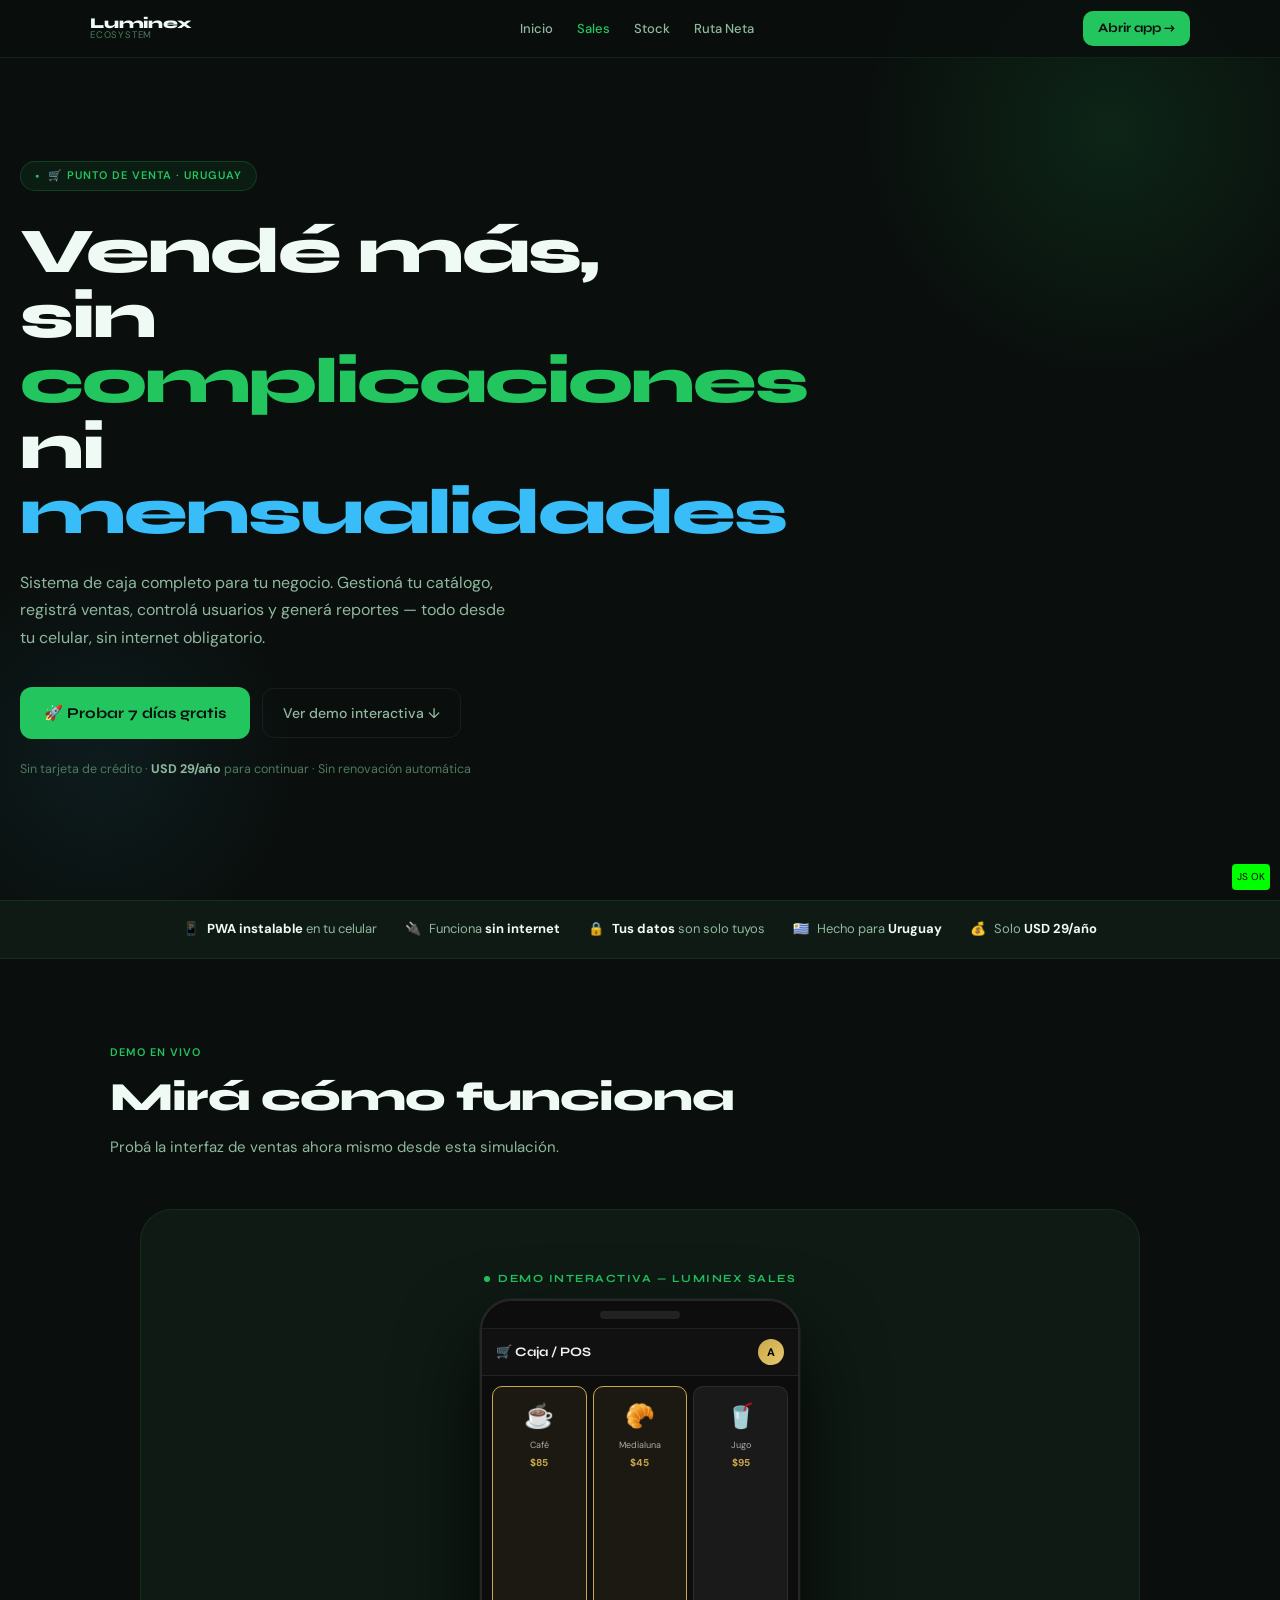
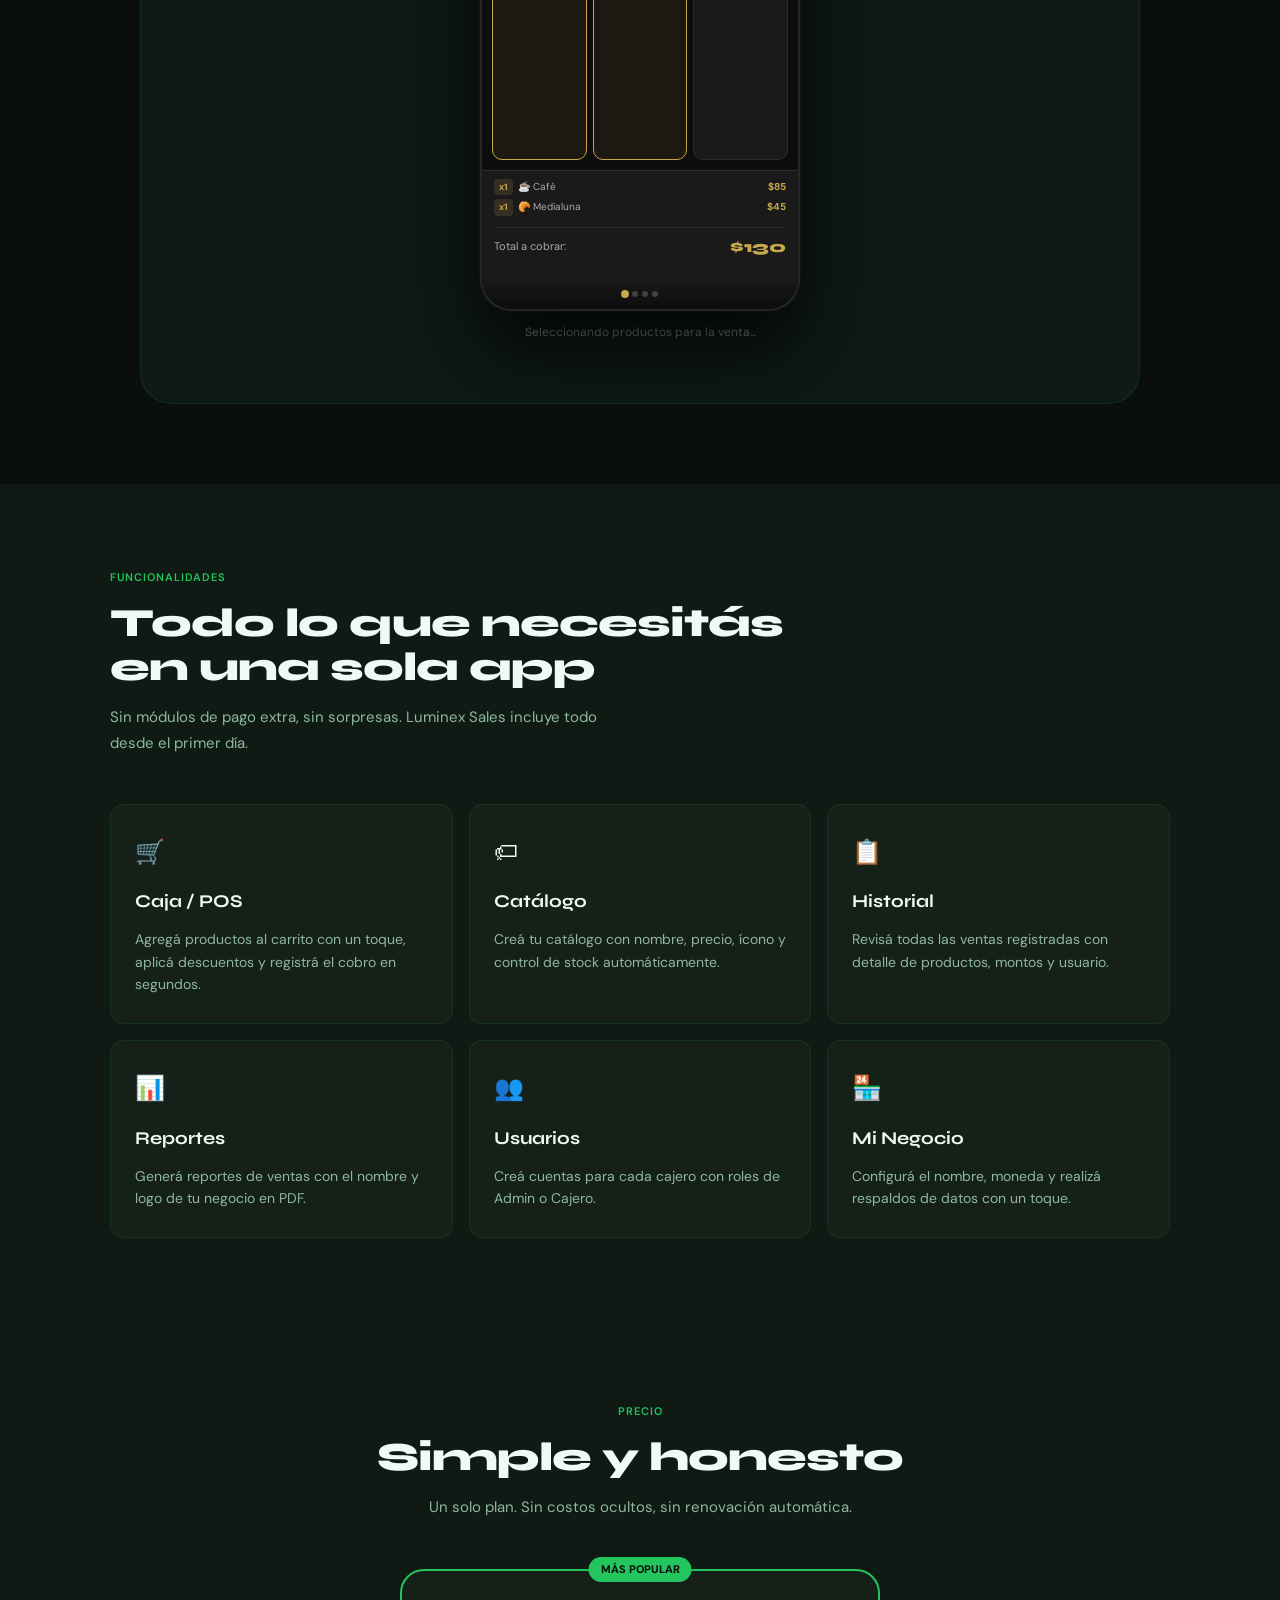
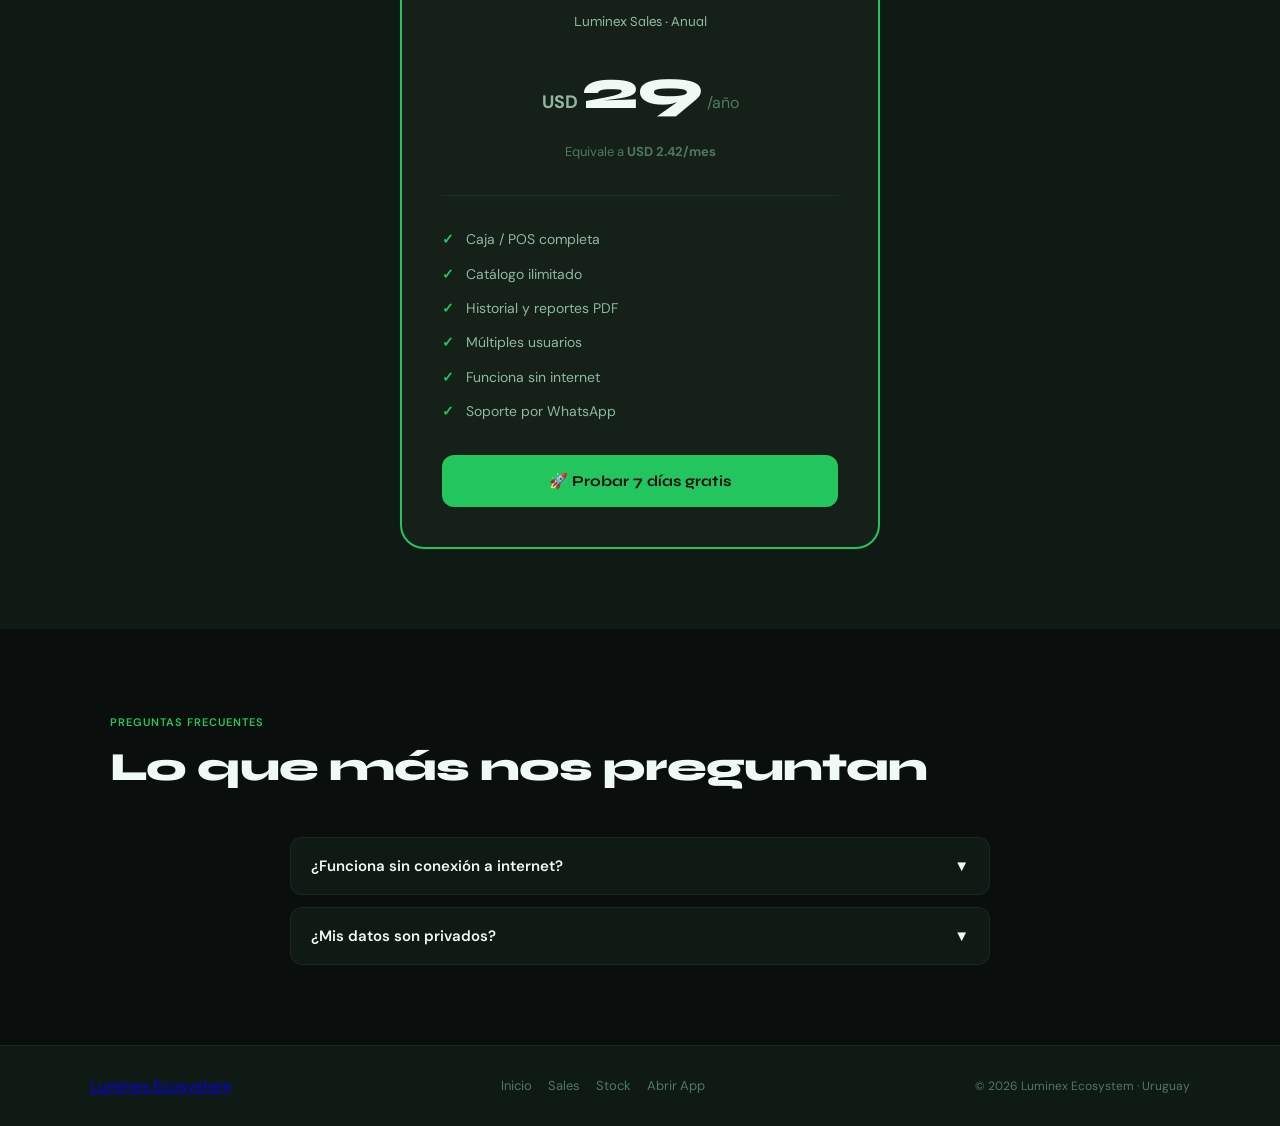
==== sales/index.html @ 22111c63 "Restore: recover informational sections and fix demo integration" ====
<!DOCTYPE html>
<html lang="es">
<head>
  <meta charset="UTF-8" />
  <meta name="viewport" content="width=device-width, initial-scale=1.0" />
  <title>Luminex Sales — Punto de Venta para tu Negocio · Uruguay</title>
  <meta name="description" content="Sistema de punto de venta (POS) para pequeños negocios en Uruguay. Vendé, gestioná tu catálogo y controlá tus reportes desde el celular. USD 29/año." />
  <link href="https://fonts.googleapis.com/css2?family=Syne:wght@700;800&family=DM+Sans:ital,wght@0,400;0,500;1,400&display=swap" rel="stylesheet" />
  <link rel="stylesheet" href="/sales/demo-sales.css">
  <style>
    *, *::before, *::after { box-sizing: border-box; margin: 0; padding: 0; }

    :root {
      --bg:         #0a0f0d;
      --bg2:        #0f1a14;
      --bg3:        #152019;
      --green:      #22c55e;
      --green-glow: rgba(34,197,94,0.18);
      --green-dim:  rgba(34,197,94,0.08);
      --blue:       #38bdf8;
      --gold:       #c9a84c;
      --white:      #f0faf4;
      --text2:      #8fb89f;
      --text3:      #4d7a5e;
      --border:     rgba(34,197,94,0.12);
      --border2:    rgba(255,255,255,0.06);
      --font-h:     'Syne', sans-serif;
      --font-b:     'DM Sans', sans-serif;
      --r:          14px;
    }

    html { scroll-behavior: smooth; }

    body {
      background: var(--bg);
      color: var(--white);
      font-family: var(--font-b);
      font-size: 15px;
      line-height: 1.6;
      overflow-x: hidden;
    }

    /* ── SCROLLBAR ── */
    ::-webkit-scrollbar { width: 4px; }
    ::-webkit-scrollbar-track { background: transparent; }
    ::-webkit-scrollbar-thumb { background: var(--text3); border-radius: 4px; }

    /* ── NAV ── */
    nav {
      position: fixed; top: 0; left: 0; right: 0; z-index: 100;
      height: 58px;
      display: flex; align-items: center;
      padding: 0 20px;
      background: rgba(10,15,13,0.88);
      backdrop-filter: blur(16px);
      border-bottom: 1px solid var(--border);
      transition: box-shadow .3s;
    }
    nav.scrolled { box-shadow: 0 4px 40px rgba(0,0,0,.6); }
    .nav-inner {
      width: 100%; max-width: 1100px; margin: 0 auto;
      display: flex; align-items: center; justify-content: space-between; gap: 16px;
    }
    .nav-logo { display: flex; align-items: center; gap: 9px; text-decoration: none; }
    .nav-logo img { height: 28px; }
    .nav-logo-text {
      font-family: var(--font-h); font-size: 15px; font-weight: 800;
      color: var(--white); letter-spacing: -.2px; line-height: 1;
    }
    .nav-logo-text span {
      display: block; font-family: var(--font-b); font-size: 9.5px;
      font-weight: 400; color: var(--text3); letter-spacing: .8px; text-transform: uppercase;
    }
    .nav-links { display: flex; align-items: center; gap: 2px; list-style: none; }
    .nav-links a {
      text-decoration: none; font-size: 13px; font-weight: 500; color: var(--text2);
      padding: 5px 11px; border-radius: 8px; transition: color .2s, background .2s;
    }
    .nav-links a:hover { color: var(--white); background: var(--green-dim); }
    .nav-links a.active { color: var(--green); }
    .nav-cta {
      display: flex; align-items: center; gap: 7px;
      text-decoration: none; background: var(--green); color: #0a0f0d;
      font-family: var(--font-h); font-size: 13px; font-weight: 700;
      padding: 7px 15px; border-radius: 10px; white-space: nowrap;
      transition: background .2s, transform .15s;
    }
    .nav-cta:hover { background: #4ade80; transform: translateY(-1px); }
    .nav-ham {
      display: none; flex-direction: column; gap: 5px; justify-content: center;
      width: 36px; height: 36px; background: none; border: none;
      cursor: pointer; padding: 4px; border-radius: 8px;
    }
    .nav-ham span {
      display: block; height: 2px; background: var(--white); border-radius: 2px;
      transition: transform .3s, opacity .3s;
    }
    .nav-ham span:nth-child(2) { width: 70%; }
    .nav-ham.open span:nth-child(1) { transform: translateY(7px) rotate(45deg); }
    .nav-ham.open span:nth-child(2) { opacity: 0; }
    .nav-ham.open span:nth-child(3) { transform: translateY(-7px) rotate(-45deg); }
    .nav-mob {
      display: none; position: fixed; top: 58px; left: 0; right: 0; z-index: 99;
      background: rgba(10,15,13,.97); backdrop-filter: blur(20px);
      border-bottom: 1px solid var(--border); padding: 12px 20px 20px;
      flex-direction: column; gap: 4px;
    }
    .nav-mob.open { display: flex; }
    .nav-mob a {
      text-decoration: none; font-size: 15px; font-weight: 500; color: var(--white);
      padding: 10px 12px; border-radius: 10px; transition: background .2s, color .2s;
    }
    .nav-mob a:hover, .nav-mob a.active { background: var(--green-dim); color: var(--green); }
    .nav-mob-cta {
      margin-top: 8px; display: block; text-align: center; text-decoration: none;
      background: var(--green); color: #0a0f0d; font-family: var(--font-h);
      font-size: 14px; font-weight: 700; padding: 13px; border-radius: 12px;
    }
    @media (max-width: 700px) {
      .nav-links, .nav-cta { display: none; }
      .nav-ham { display: flex; }
    }

    /* ── LAYOUT ── */
    .wrap { max-width: 1100px; margin: 0 auto; padding: 0 20px; }

    /* ── HERO ── */
    .hero {
      min-height: 100vh;
      display: flex; flex-direction: column; justify-content: center;
      padding: 100px 20px 60px;
      position: relative; overflow: hidden;
    }
    .hero-glow {
      position: absolute; top: -120px; right: -80px;
      width: 500px; height: 500px; border-radius: 50%;
      background: radial-gradient(circle, rgba(34,197,94,.12) 0%, transparent 70%);
      pointer-events: none;
    }
    .hero-glow2 {
      position: absolute; bottom: -60px; left: -100px;
      width: 400px; height: 400px; border-radius: 50%;
      background: radial-gradient(circle, rgba(56,189,248,.07) 0%, transparent 70%);
      pointer-events: none;
    }
    .hero-inner { max-width: 680px; position: relative; }
    .hero-tag {
      display: inline-flex; align-items: center; gap: 8px;
      font-size: 11px; font-weight: 600; letter-spacing: 1px; text-transform: uppercase;
      color: var(--green); background: var(--green-dim);
      border: 1px solid rgba(34,197,94,.2); border-radius: 20px;
      padding: 5px 14px; margin-bottom: 28px;
    }
    .hero-tag::before { content: '●'; font-size: 7px; animation: pulse 2s infinite; }
    @keyframes pulse { 0%,100%{opacity:1} 50%{opacity:.3} }
    .hero h1 {
      font-family: var(--font-h); font-size: clamp(38px, 9vw, 64px);
      font-weight: 800; line-height: 1.02; letter-spacing: -2px;
      color: var(--white); margin-bottom: 24px;
    }
    .hero h1 .g { color: var(--green); }
    .hero h1 .b { color: var(--blue); }
    .hero-desc {
      font-size: 16px; color: var(--text2); line-height: 1.7; margin-bottom: 36px;
      max-width: 500px;
    }
    .hero-actions {
      display: flex; flex-wrap: wrap; align-items: center; gap: 12px;
    }
    .btn-primary {
      display: inline-flex; align-items: center; gap: 8px;
      background: var(--green); color: #0a0f0d;
      font-family: var(--font-h); font-size: 15px; font-weight: 700;
      padding: 14px 24px; border-radius: 12px; text-decoration: none;
      transition: background .2s, transform .15s, box-shadow .2s;
    }
    .btn-primary:hover {
      background: #4ade80; transform: translateY(-2px);
      box-shadow: 0 8px 32px rgba(34,197,94,.25);
    }
    .btn-ghost {
      display: inline-flex; align-items: center; gap: 8px;
      color: var(--text2); font-size: 14px; font-weight: 500;
      padding: 13px 20px; border-radius: 12px; text-decoration: none;
      border: 1px solid var(--border2); transition: color .2s, border-color .2s, background .2s;
    }
    .btn-ghost:hover { color: var(--white); border-color: var(--border); background: var(--green-dim); }
    .hero-price-note {
      margin-top: 20px; font-size: 12.5px; color: var(--text3);
    }
    .hero-price-note strong { color: var(--text2); }

    /* ── PROOF BAR ── */
    .proof-bar {
      background: var(--bg2); border-top: 1px solid var(--border); border-bottom: 1px solid var(--border);
      padding: 18px 20px;
    }
    .proof-bar-inner {
      max-width: 1100px; margin: 0 auto;
      display: flex; flex-wrap: wrap; align-items: center; justify-content: center; gap: 28px;
    }
    .proof-item {
      display: flex; align-items: center; gap: 8px;
      font-size: 13px; color: var(--text2); white-space: nowrap;
    }
    .proof-item strong { color: var(--white); }

    /* ── SECTION ── */
    section { padding: 80px 20px; }
    .section-tag {
      display: inline-block; font-size: 11px; font-weight: 600; letter-spacing: 1px;
      text-transform: uppercase; color: var(--green);
      margin-bottom: 14px;
    }
    .section-title {
      font-family: var(--font-h); font-size: clamp(26px, 5vw, 40px);
      font-weight: 800; letter-spacing: -1px; line-height: 1.1;
      color: var(--white); margin-bottom: 16px;
    }
    .section-sub { font-size: 15px; color: var(--text2); max-width: 520px; line-height: 1.7; }

    /* ── FEATURES GRID ── */
    .features { background: var(--bg2); }
    .features-grid {
      display: grid; gap: 16px;
      grid-template-columns: repeat(auto-fit, minmax(280px, 1fr));
      margin-top: 48px;
    }
    .feat-card {
      background: var(--bg3); border: 1px solid var(--border);
      border-radius: var(--r); padding: 28px 24px;
      transition: border-color .2s, transform .2s;
    }
    .feat-card:hover { border-color: rgba(34,197,94,.3); transform: translateY(-3px); }
    .feat-icon { font-size: 24px; margin-bottom: 16px; }
    .feat-title { font-family: var(--font-h); font-size: 18px; font-weight: 700; color: var(--white); margin-bottom: 12px; }
    .feat-desc { font-size: 14px; color: var(--text2); line-height: 1.6; }

    /* ── STEPS ── */
    .steps-grid { display: grid; gap: 24px; grid-template-columns: repeat(auto-fit, minmax(280px, 1fr)); margin-top: 48px; }
    .step-card { background: var(--bg2); padding: 32px; border-radius: 20px; border: 1px solid var(--border2); }
    .step-num { font-family: var(--font-h); font-size: 40px; font-weight: 800; color: var(--green-dim); margin-bottom: 16px; }
    .step-title { font-family: var(--font-h); font-size: 18px; font-weight: 700; color: var(--white); margin-bottom: 12px; }
    .step-desc { font-size: 14px; color: var(--text2); }

    /* ── PRICING ── */
    .pricing { background: var(--bg2); }
    .pricing-card {
      max-width: 480px; margin: 48px auto 0;
      background: var(--bg3); border: 2px solid var(--green);
      border-radius: 24px; padding: 40px; position: relative;
    }
    .pricing-badge {
      position: absolute; top: -14px; left: 50%; transform: translateX(-50%);
      background: var(--green); color: #0a0f0d; font-size: 11px; font-weight: 800;
      padding: 4px 12px; border-radius: 20px; text-transform: uppercase;
    }
    .pricing-name { font-family: var(--font-h); font-size: 14px; color: var(--text2); margin-bottom: 12px; text-align: center; }
    .pricing-amount { display: flex; align-items: baseline; justify-content: center; gap: 4px; margin-bottom: 8px; }
    .pricing-amount .currency { font-size: 18px; font-weight: 700; color: var(--text2); }
    .pricing-amount .amount { font-family: var(--font-h); font-size: 56px; font-weight: 800; color: var(--white); }
    .pricing-amount .period { font-size: 16px; color: var(--text3); }
    .pricing-monthly { text-align: center; font-size: 13px; color: var(--text3); margin-bottom: 32px; }
    .pricing-divider { height: 1px; background: var(--border); margin-bottom: 32px; }
    .pricing-features { list-style: none; margin-bottom: 32px; }
    .pricing-features li { display: flex; align-items: center; gap: 12px; font-size: 14px; color: var(--text2); margin-bottom: 12px; }
    .pricing-features li::before { content: '✓'; color: var(--green); font-weight: 800; }
    .pricing-trial { text-align: center; font-size: 12px; color: var(--text3); margin-top: 16px; }

    /* ── FAQ ── */
    .faq-list { max-width: 700px; margin: 48px auto 0; display: flex; flex-direction: column; gap: 12px; }
    .faq-item { background: var(--bg2); border: 1px solid var(--border2); border-radius: 12px; overflow: hidden; }
    .faq-q {
      width: 100%; background: none; border: none; padding: 18px 20px;
      display: flex; align-items: center; justify-content: space-between;
      color: var(--white); font-family: var(--font-b); font-size: 15px; font-weight: 600;
      text-align: left; cursor: pointer;
    }
    .faq-a { display: none; padding: 0 20px 18px; font-size: 13.5px; color: var(--text2); line-height: 1.7; }
    .faq-item.open .faq-a { display: block; }

    /* ── FOOTER ── */
    footer { background: var(--bg2); border-top: 1px solid var(--border); padding: 28px 20px; text-align: center; }
    .footer-inner { max-width: 1100px; margin: 0 auto; display: flex; flex-wrap: wrap; align-items: center; justify-content: space-between; gap: 16px; }
    .footer-links { display: flex; flex-wrap: wrap; gap: 16px; }
    .footer-links a { font-size: 13px; color: var(--text3); text-decoration: none; }
    .footer-copy { font-size: 12px; color: var(--text3); }

    /* ── DEMO SECTION ── */
    .demo-section { padding: 80px 20px; background: var(--bg); }
    .demo-container {
      max-width: 1000px; margin: 48px auto 0;
      background: var(--bg2); border-radius: 32px; border: 1px solid var(--border);
      padding: 60px 40px; display: flex; flex-direction: column; align-items: center;
      position: relative; overflow: hidden; isolation: isolate;
    }

    .reveal { opacity: 0; transform: translateY(24px); transition: opacity .6s ease, transform .6s ease; }
    .reveal.visible { opacity: 1; transform: none; }
  </style>
</head>
<body>

<nav id="nav">
  <div class="nav-inner">
    <a href="/" class="nav-logo">
      <img src="../logo-luminex.png" alt="Luminex" onerror="this.style.display='none'" />
      <div class="nav-logo-text">Luminex <span>Ecosystem</span></div>
    </a>
    <ul class="nav-links">
      <li><a href="/">Inicio</a></li>
      <li><a href="/sales" class="active">Sales</a></li>
      <li><a href="/stock">Stock</a></li>
      <li><a href="/ruta-neta">Ruta Neta</a></li>
    </ul>
    <a href="/sales/app" class="nav-cta">Abrir app →</a>
    <button class="nav-ham" id="ham" aria-label="Menú">
      <span></span><span></span><span></span>
    </button>
  </div>
</nav>

<div class="nav-mob" id="mob">
  <a href="/">← Ecosistema</a>
  <a href="/sales" class="active">Luminex Sales</a>
  <a href="/stock">Luminex Stock</a>
  <a href="/ruta-neta">Ruta Neta</a>
  <a href="/sales/app" class="nav-mob-cta">Abrir Luminex Sales →</a>
</div>

<section class="hero">
  <div class="hero-glow"></div>
  <div class="hero-glow2"></div>
  <div class="hero-inner">
    <div class="hero-tag">🛒 Punto de Venta · Uruguay</div>
    <h1>Vendé más,<br>sin <span class="g">complicaciones</span><br>ni <span class="b">mensualidades</span></h1>
    <p class="hero-desc">Sistema de caja completo para tu negocio. Gestioná tu catálogo, registrá ventas, controlá usuarios y generá reportes — todo desde tu celular, sin internet obligatorio.</p>
    <div class="hero-actions">
      <a href="/sales/app" class="btn-primary">🚀 Probar 7 días gratis</a>
      <a href="#demo" class="btn-ghost">Ver demo interactiva ↓</a>
    </div>
    <p class="hero-price-note">Sin tarjeta de crédito · <strong>USD 29/año</strong> para continuar · Sin renovación automática</p>
  </div>
</section>

<div class="proof-bar">
  <div class="proof-bar-inner">
    <div class="proof-item"><span>📱</span> <span><strong>PWA instalable</strong> en tu celular</span></div>
    <div class="proof-item"><span>🔌</span> <span>Funciona <strong>sin internet</strong></span></div>
    <div class="proof-item"><span>🔒</span> <span><strong>Tus datos</strong> son solo tuyos</span></div>
    <div class="proof-item"><span>🇺🇾</span> <span>Hecho para <strong>Uruguay</strong></span></div>
    <div class="proof-item"><span>💰</span> <span>Solo <strong>USD 29/año</strong></span></div>
  </div>
</div>

<section class="demo-section" id="demo">
  <div class="wrap">
    <div class="reveal">
      <div class="section-tag">Demo en vivo</div>
      <h2 class="section-title">Mirá cómo funciona</h2>
      <p class="section-sub">Probá la interfaz de ventas ahora mismo desde esta simulación.</p>
    </div>
    <div class="demo-container reveal">
      <div class="demo-demo-wrapper" style="width:100%;">
        <div class="demo-demo-label">Demo interactiva — Luminex Sales</div>
        <div class="demo-phone">
          <div class="demo-phone-notch"><div class="demo-phone-notch-pill"></div></div>
          <div class="demo-phone-screen" id="demo-screen-container">
            <div class="demo-screen active" id="demo-s1">
              <div class="demo-topbar">
                <div><div class="demo-topbar-title">🛒 Caja / POS</div></div>
                <div class="demo-topbar-user"><div class="demo-avatar">A</div></div>
              </div>
              <div class="demo-products-grid" id="demo-prod-grid">
                <div class="demo-prod-card" id="demo-p1"><div class="demo-prod-emoji">☕</div><div class="demo-prod-name">Café</div><div class="demo-prod-price">$85</div></div>
                <div class="demo-prod-card" id="demo-p2"><div class="demo-prod-emoji">🥐</div><div class="demo-prod-name">Medialuna</div><div class="demo-prod-price">$45</div></div>
                <div class="demo-prod-card" id="demo-p3"><div class="demo-prod-emoji">🥤</div><div class="demo-prod-name">Jugo</div><div class="demo-prod-price">$95</div></div>
              </div>
              <div class="demo-cart-bar">
                <div class="demo-cart-items" id="demo-cart-items"></div>
                <div class="demo-cart-total"><span class="demo-cart-total-label">Total a cobrar:</span><span class="demo-cart-total-amount" id="demo-cart-total">$0</span></div>
                <button class="demo-btn-cobrar" id="demo-btn-cobrar">COBRAR AHORA</button>
              </div>
            </div>
            <div class="demo-screen" id="demo-s2">
              <div class="demo-confirm-screen">
                <div class="demo-confirm-icon">✓</div>
                <div class="demo-confirm-title">¡Venta Exitosa!</div>
                <div class="demo-confirm-amount">$225</div>
                <div class="demo-confirm-detail">
                  <div class="demo-confirm-row"><span>Metodo:</span><strong>Efectivo</strong></div>
                  <div class="demo-confirm-row"><span>Fecha:</span><strong>Hoy, 14:20</strong></div>
                </div>
              </div>
            </div>
            <div class="demo-screen" id="demo-s3">
              <div class="demo-topbar"><div class="demo-topbar-title">📋 Historial</div></div>
              <div class="demo-hist-list">
                <div class="demo-hist-item hist-new">
                  <div><div class="demo-hist-items-text">☕ Café, 🥐 Medialuna, 🥤 Jugo</div><div class="demo-hist-time">Hace 1 min</div></div>
                  <div class="demo-hist-amount">$225</div>
                </div>
              </div>
            </div>
            <div class="demo-screen" id="demo-s4">
              <div class="demo-topbar"><div class="demo-topbar-title">📊 Reportes</div></div>
              <div class="demo-report-content">
                <div class="demo-report-stats">
                  <div class="demo-stat-box"><div class="demo-stat-val" id="demo-r-ventas">0</div><div class="demo-stat-lbl">VENTAS</div></div>
                  <div class="demo-stat-box"><div class="demo-stat-val" id="demo-r-total">$0</div><div class="demo-stat-lbl">TOTAL</div></div>
                </div>
              </div>
            </div>
            <div class="demo-progress-bar">
              <div class="demo-progress-dot active" id="demo-d0"></div>
              <div class="demo-progress-dot" id="demo-d1"></div>
              <div class="demo-progress-dot" id="demo-d2"></div>
              <div class="demo-progress-dot" id="demo-d3"></div>
            </div>
          </div>
        </div>
        <div class="demo-step-label" id="demo-step-label">Iniciando simulación...</div>
      </div>
      <script src="/sales/demo-sales.js"></script>
    </div>
  </div>
</section>

<section class="features" id="features">
  <div class="wrap">
    <div class="reveal">
      <div class="section-tag">Funcionalidades</div>
      <h2 class="section-title">Todo lo que necesitás<br>en una sola app</h2>
      <p class="section-sub">Sin módulos de pago extra, sin sorpresas. Luminex Sales incluye todo desde el primer día.</p>
    </div>
    <div class="features-grid reveal">
      <div class="feat-card"><div class="feat-icon">🛒</div><div class="feat-title">Caja / POS</div><div class="feat-desc">Agregá productos al carrito con un toque, aplicá descuentos y registrá el cobro en segundos.</div></div>
      <div class="feat-card"><div class="feat-icon">🏷</div><div class="feat-title">Catálogo</div><div class="feat-desc">Creá tu catálogo con nombre, precio, ícono y control de stock automáticamente.</div></div>
      <div class="feat-card"><div class="feat-icon">📋</div><div class="feat-title">Historial</div><div class="feat-desc">Revisá todas las ventas registradas con detalle de productos, montos y usuario.</div></div>
      <div class="feat-card"><div class="feat-icon">📊</div><div class="feat-title">Reportes</div><div class="feat-desc">Generá reportes de ventas con el nombre y logo de tu negocio en PDF.</div></div>
      <div class="feat-card"><div class="feat-icon">👥</div><div class="feat-title">Usuarios</div><div class="feat-desc">Creá cuentas para cada cajero con roles de Admin o Cajero.</div></div>
      <div class="feat-card"><div class="feat-icon">🏪</div><div class="feat-title">Mi Negocio</div><div class="feat-desc">Configurá el nombre, moneda y realizá respaldos de datos con un toque.</div></div>
    </div>
  </div>
</section>

<section class="pricing" id="pricing">
  <div class="wrap">
    <div class="reveal" style="text-align:center;">
      <div class="section-tag">Precio</div>
      <h2 class="section-title">Simple y honesto</h2>
      <p class="section-sub" style="margin:0 auto;">Un solo plan. Sin costos ocultos, sin renovación automática.</p>
    </div>
    <div class="pricing-card reveal">
      <div class="pricing-badge">Más popular</div>
      <div class="pricing-name">Luminex Sales · Anual</div>
      <div class="pricing-amount"><span class="currency">USD</span><span class="amount">29</span><span class="period">/año</span></div>
      <div class="pricing-monthly">Equivale a <strong>USD 2.42/mes</strong></div>
      <div class="pricing-divider"></div>
      <ul class="pricing-features">
        <li>Caja / POS completa</li>
        <li>Catálogo ilimitado</li>
        <li>Historial y reportes PDF</li>
        <li>Múltiples usuarios</li>
        <li>Funciona sin internet</li>
        <li>Soporte por WhatsApp</li>
      </ul>
      <a href="/sales/app" class="btn-primary" style="width:100%;justify-content:center;">🚀 Probar 7 días gratis</a>
    </div>
  </div>
</section>

<section id="faq">
  <div class="wrap">
    <div class="reveal">
      <div class="section-tag">Preguntas frecuentes</div>
      <h2 class="section-title">Lo que más nos preguntan</h2>
    </div>
    <div class="faq-list reveal">
      <div class="faq-item">
        <button class="faq-q" onclick="toggleFaq(this)">¿Funciona sin conexión a internet? <span class="arrow">▼</span></button>
        <div class="faq-a">Sí. Luminex Sales es una PWA que almacena todos los datos en tu dispositivo. Podés registrar ventas aunque no tengas señal.</div>
      </div>
      <div class="faq-item">
        <button class="faq-q" onclick="toggleFaq(this)">¿Mis datos son privados? <span class="arrow">▼</span></button>
        <div class="faq-a">Completamente. Los datos se guardan en el almacenamiento local de tu dispositivo. El desarrollador no tiene acceso a ellos.</div>
      </div>
    </div>
  </div>
</section>

<footer>
  <div class="footer-inner">
    <a href="/" class="footer-brand"><span>Luminex Ecosystem</span></a>
    <div class="footer-links">
      <a href="/">Inicio</a>
      <a href="/sales">Sales</a>
      <a href="/stock">Stock</a>
      <a href="/sales/app">Abrir App</a>
    </div>
    <div class="footer-copy">© 2026 Luminex Ecosystem · Uruguay</div>
  </div>
</footer>

<script>
  const nav = document.getElementById('nav');
  window.addEventListener('scroll', () => nav.classList.toggle('scrolled', scrollY > 10));
  const ham = document.getElementById('ham');
  const mob = document.getElementById('mob');
  ham.addEventListener('click', () => { ham.classList.toggle('open'); mob.classList.toggle('open'); });
  function toggleFaq(btn) {
    const item = btn.closest('.faq-item');
    const isOpen = item.classList.contains('open');
    document.querySelectorAll('.faq-item').forEach(i => i.classList.remove('open'));
    if (!isOpen) item.classList.add('open');
  }
  const observer = new IntersectionObserver(entries => {
    entries.forEach(e => { if (e.isIntersecting) e.target.classList.add('visible'); });
  }, { threshold: 0.1 });
  document.querySelectorAll('.reveal').forEach(el => observer.observe(el));

  (function() {
    const tag = document.createElement("div");
    tag.innerText = "JS OK";
    tag.style.position = "fixed"; tag.style.bottom = "10px"; tag.style.right = "10px";
    tag.style.background = "lime"; tag.style.color = "black"; tag.style.padding = "5px";
    tag.style.zIndex = "99999"; tag.style.borderRadius = "4px"; tag.style.fontSize = "10px";
    document.body.appendChild(tag);
    setTimeout(() => {
      const hasContent = document.getElementById('demo-p1') !== null;
      if (hasContent) { tag.innerText = "JS OK - DEMO READY"; tag.style.background = "lime"; }
      else { tag.innerText = "JS OK - NO DEMO"; tag.style.background = "orange"; }
    }, 3000);
  })();
</script>
</body>
</html>
---- sales/demo-sales.css ----
:root {
  --demo-bg: #0d0d0d;
  --demo-surface: #111;
  --demo-surface2: #1a1a1a;
  --demo-surface3: #222;
  --demo-gold: #c9a84c;
  --demo-green: #4caf6e;
  --demo-red: #e05252;
  --demo-text: #f0f0f0;
  --demo-text2: #aaa;
  --demo-text3: #666;
  --demo-border: rgba(255,255,255,0.08);
  --demo-font-h: 'Syne', sans-serif;
  --demo-font-b: 'DM Sans', sans-serif;
}

.demo-demo-wrapper { width: 100%; max-width: 900px; margin: 0 auto; }
.demo-demo-label {
  font-family: var(--demo-font-h); font-size: 11px; font-weight: 700; letter-spacing: 1.5px;
  text-transform: uppercase; color: #22c55e; margin-bottom: 12px;
  display: flex; align-items: center; justify-content: center; gap: 8px;
}
.demo-demo-label::before { content: ''; width: 6px; height: 6px; border-radius: 50%; background: #22c55e; animation: demo-blink 1.5s infinite; }
@keyframes demo-blink { 0%, 100% { opacity: 1 } 50% { opacity: .3 } }

.demo-phone {
  width: 320px; margin: 0 auto;
  background: var(--demo-bg); border-radius: 32px;
  border: 2px solid rgba(255,255,255,0.1);
  box-shadow: 0 40px 80px rgba(0,0,0,.8), 0 0 0 1px rgba(255,255,255,0.05);
  overflow: hidden; position: relative;
}
.demo-phone-notch { height: 28px; background: var(--demo-bg); display: flex; align-items: center; justify-content: center; border-bottom: 1px solid var(--demo-border); }
.demo-phone-notch-pill { width: 80px; height: 8px; background: #222; border-radius: 4px; }
.demo-phone-screen { height: 580px; overflow: hidden; position: relative; background: var(--demo-bg); }

.demo-screen {
  position: absolute; inset: 0; display: flex; flex-direction: column;
  opacity: 0; transform: translateX(20px); transition: opacity .4s ease, transform .4s ease; pointer-events: none;
}
.demo-screen.active { opacity: 1; transform: translateX(0); pointer-events: all; }
.demo-screen.exit { opacity: 0; transform: translateX(-20px); }

.demo-topbar { background: var(--demo-surface); border-bottom: 1px solid var(--demo-border); padding: 10px 14px; display: flex; align-items: center; justify-content: space-between; flex-shrink: 0; }
.demo-topbar-title { font-family: var(--demo-font-h); font-size: 13px; font-weight: 700; color: var(--demo-text); }
.demo-topbar-sub { font-size: 10px; color: var(--demo-text3); margin-top: 1px; }
.demo-topbar-badge { font-size: 9px; font-weight: 700; background: var(--demo-gold); color: #000; padding: 2px 7px; border-radius: 10px; letter-spacing: .5px; }
.demo-topbar-user { display: flex; align-items: center; gap: 6px; }
.demo-avatar { width: 26px; height: 26px; border-radius: 50%; background: linear-gradient(135deg, var(--demo-gold), #e8c96a); display: flex; align-items: center; justify-content: center; font-size: 11px; font-weight: 700; color: #000; }

.demo-bottom-nav { background: var(--demo-surface); border-top: 1px solid var(--demo-border); display: flex; padding: 8px 0 4px; flex-shrink: 0; }
.demo-nav-tab { flex: 1; display: flex; flex-direction: column; align-items: center; gap: 3px; font-size: 9px; color: var(--demo-text3); cursor: pointer; }
.demo-nav-tab.active { color: var(--demo-gold); }
.demo-ico { font-size: 16px; }

.demo-products-grid { display: grid; grid-template-columns: repeat(3, 1fr); gap: 6px; padding: 10px; overflow-y: auto; flex: 1; }
.demo-prod-card {
  background: var(--demo-surface2); border: 1px solid var(--demo-border); border-radius: 10px;
  padding: 10px 8px; display: flex; flex-direction: column; align-items: center; gap: 4px;
  cursor: pointer; transition: border-color .2s, transform .15s;
}
.demo-prod-card.selected { border-color: var(--demo-gold); background: rgba(201,168,76,0.08); }
.demo-prod-card.adding { animation: demo-addPop .3s ease; }
@keyframes demo-addPop { 0% { transform: scale(1) } 50% { transform: scale(.92) } 100% { transform: scale(1) } }
.demo-prod-emoji { font-size: 24px; }
.demo-prod-name { font-size: 9px; color: var(--demo-text2); text-align: center; line-height: 1.2; }
.demo-prod-price { font-size: 10px; font-weight: 700; color: var(--demo-gold); }

.demo-cart-bar { background: var(--demo-surface2); border-top: 1px solid var(--demo-border); padding: 8px 12px; flex-shrink: 0; }
.demo-cart-items { display: flex; flex-direction: column; gap: 4px; margin-bottom: 8px; min-height: 40px; }
.demo-cart-item { display: flex; justify-content: space-between; align-items: center; font-size: 10px; color: var(--demo-text2); opacity: 0; transform: translateY(4px); transition: opacity .3s, transform .3s; }
.demo-cart-item.visible { opacity: 1; transform: none; }
.demo-cart-item-name { display: flex; align-items: center; gap: 5px; }
.demo-cart-item-qty { background: rgba(201,168,76,0.15); color: var(--demo-gold); font-size: 9px; font-weight: 700; padding: 1px 5px; border-radius: 4px; }
.demo-cart-total { display: flex; justify-content: space-between; align-items: center; padding-top: 6px; border-top: 1px solid var(--demo-border); }
.demo-cart-total-label { font-size: 11px; color: var(--demo-text2); }
.demo-cart-total-amount { font-family: var(--demo-font-h); font-size: 16px; font-weight: 800; color: var(--demo-gold); }
.demo-btn-cobrar {
  width: 100%; background: linear-gradient(135deg, var(--demo-gold), #e8c96a);
  color: #000; font-family: var(--demo-font-h); font-size: 12px; font-weight: 700;
  border: none; border-radius: 10px; padding: 10px; cursor: pointer;
  margin-top: 8px; transition: transform .15s, box-shadow .2s; opacity: 0;
}
.demo-btn-cobrar.visible { opacity: 1; animation: demo-slideUp .3s ease; }
@keyframes demo-slideUp { from { transform: translateY(8px); opacity: 0 } to { transform: none; opacity: 1 } }

.demo-confirm-screen { display: flex; flex-direction: column; align-items: center; justify-content: center; flex: 1; padding: 20px; gap: 12px; }
.demo-confirm-icon {
  width: 64px; height: 64px; border-radius: 50%;
  background: linear-gradient(135deg, rgba(76,175,110,0.2), rgba(76,175,110,0.05));
  border: 2px solid var(--demo-green); display: flex; align-items: center; justify-content: center;
  font-size: 28px; animation: demo-checkPop .5s ease;
}
@keyframes demo-checkPop { 0% { transform: scale(0) } 70% { transform: scale(1.1) } 100% { transform: scale(1) } }
.demo-confirm-title { font-family: var(--demo-font-h); font-size: 18px; font-weight: 800; color: var(--demo-text); }
.demo-confirm-sub { font-size: 12px; color: var(--demo-text2); text-align: center; }
.demo-confirm-amount { font-family: var(--demo-font-h); font-size: 28px; font-weight: 800; color: var(--demo-green); animation: demo-countUp .5s ease; }
@keyframes demo-countUp { from { transform: scale(.8); opacity: 0 } to { transform: scale(1); opacity: 1 } }
.demo-confirm-detail { background: var(--demo-surface2); border: 1px solid var(--demo-border); border-radius: 12px; padding: 12px 16px; width: 100%; }
.demo-confirm-row { display: flex; justify-content: space-between; font-size: 10px; color: var(--demo-text2); padding: 3px 0; }
.demo-confirm-row strong { color: var(--demo-text); }

.demo-hist-list { flex: 1; overflow-y: auto; padding: 10px; }
.demo-hist-item {
  background: var(--demo-surface2); border: 1px solid var(--demo-border); border-radius: 10px;
  padding: 10px 12px; margin-bottom: 6px; display: flex; justify-content: space-between; align-items: center;
  opacity: 0; transform: translateY(8px); animation: demo-fadeItem .3s ease forwards;
}
@keyframes demo-fadeItem { to { opacity: 1; transform: none } }
.demo-hist-num { font-size: 9px; color: var(--demo-text3); margin-bottom: 2px; }
.demo-hist-items-text { font-size: 11px; color: var(--demo-text2); }
.demo-hist-time { font-size: 9px; color: var(--demo-text3); margin-top: 2px; }
.demo-hist-amount { font-family: var(--demo-font-h); font-size: 14px; font-weight: 700; color: var(--demo-gold); }
.demo-hist-item.hist-new { border-color: rgba(201,168,76,0.4); background: rgba(201,168,76,0.05); }

.demo-report-content { flex: 1; overflow-y: auto; padding: 10px; }
.demo-report-header { background: linear-gradient(135deg, var(--demo-surface2), var(--demo-surface3)); border: 1px solid var(--demo-border); border-radius: 12px; padding: 14px; margin-bottom: 10px; text-align: center; }
.demo-report-biz { font-family: var(--demo-font-h); font-size: 14px; font-weight: 800; color: var(--demo-gold); }
.demo-report-period { font-size: 10px; color: var(--demo-text3); margin-top: 2px; }
.demo-report-stats { display: grid; grid-template-columns: 1fr 1fr; gap: 6px; margin-bottom: 10px; }
.demo-stat-box { background: var(--demo-surface2); border: 1px solid var(--demo-border); border-radius: 10px; padding: 10px; text-align: center; }
.demo-stat-val { font-family: var(--demo-font-h); font-size: 18px; font-weight: 800; color: var(--demo-gold); }
.demo-stat-lbl { font-size: 9px; color: var(--demo-text3); margin-top: 2px; }
.demo-report-chart { background: var(--demo-surface2); border: 1px solid var(--demo-border); border-radius: 10px; padding: 10px; margin-bottom: 10px; }
.demo-chart-title { font-size: 10px; color: var(--demo-text3); margin-bottom: 8px; }
.demo-bars { display: flex; align-items: flex-end; gap: 4px; height: 50px; }
.demo-bar { flex: 1; border-radius: 4px 4px 0 0; background: linear-gradient(to top, var(--demo-gold), rgba(201,168,76,0.4)); transition: height .6s ease; }
.demo-bar-labels { display: flex; gap: 4px; margin-top: 4px; }
.demo-bar-label { flex: 1; text-align: center; font-size: 8px; color: var(--demo-text3); }

.demo-progress-bar { display: flex; gap: 4px; justify-content: center; padding: 12px; position: absolute; bottom: 0; left: 0; right: 0; background: linear-gradient(to top, rgba(13,13,13,1), transparent); pointer-events: none; }
.demo-progress-dot { width: 6px; height: 6px; border-radius: 50%; background: rgba(255,255,255,0.2); transition: background .3s, transform .3s; }
.demo-progress-dot.active { background: var(--demo-gold); transform: scale(1.3); }

.demo-step-label { text-align: center; margin-top: 12px; font-size: 12px; color: rgba(255,255,255,0.5); min-height: 20px; transition: opacity .3s; }
.demo-step-label strong { color: #22c55e; }
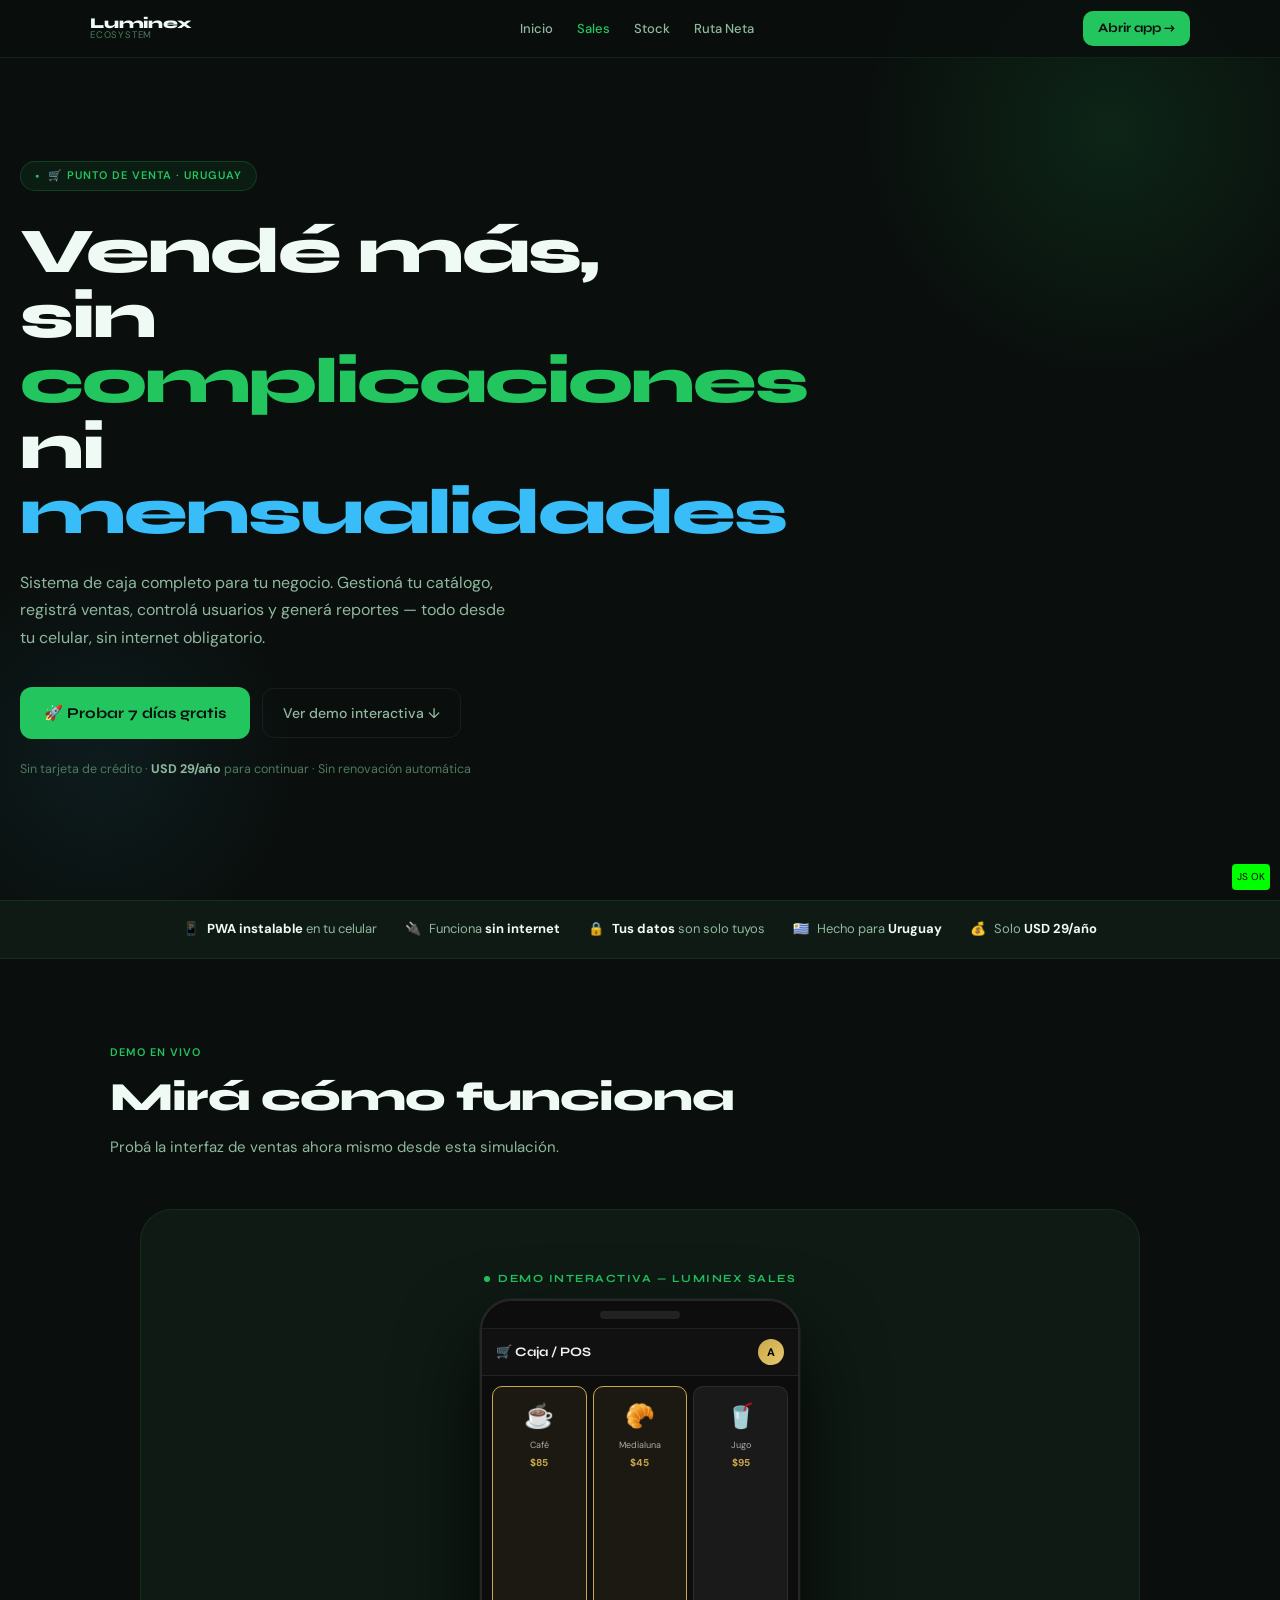
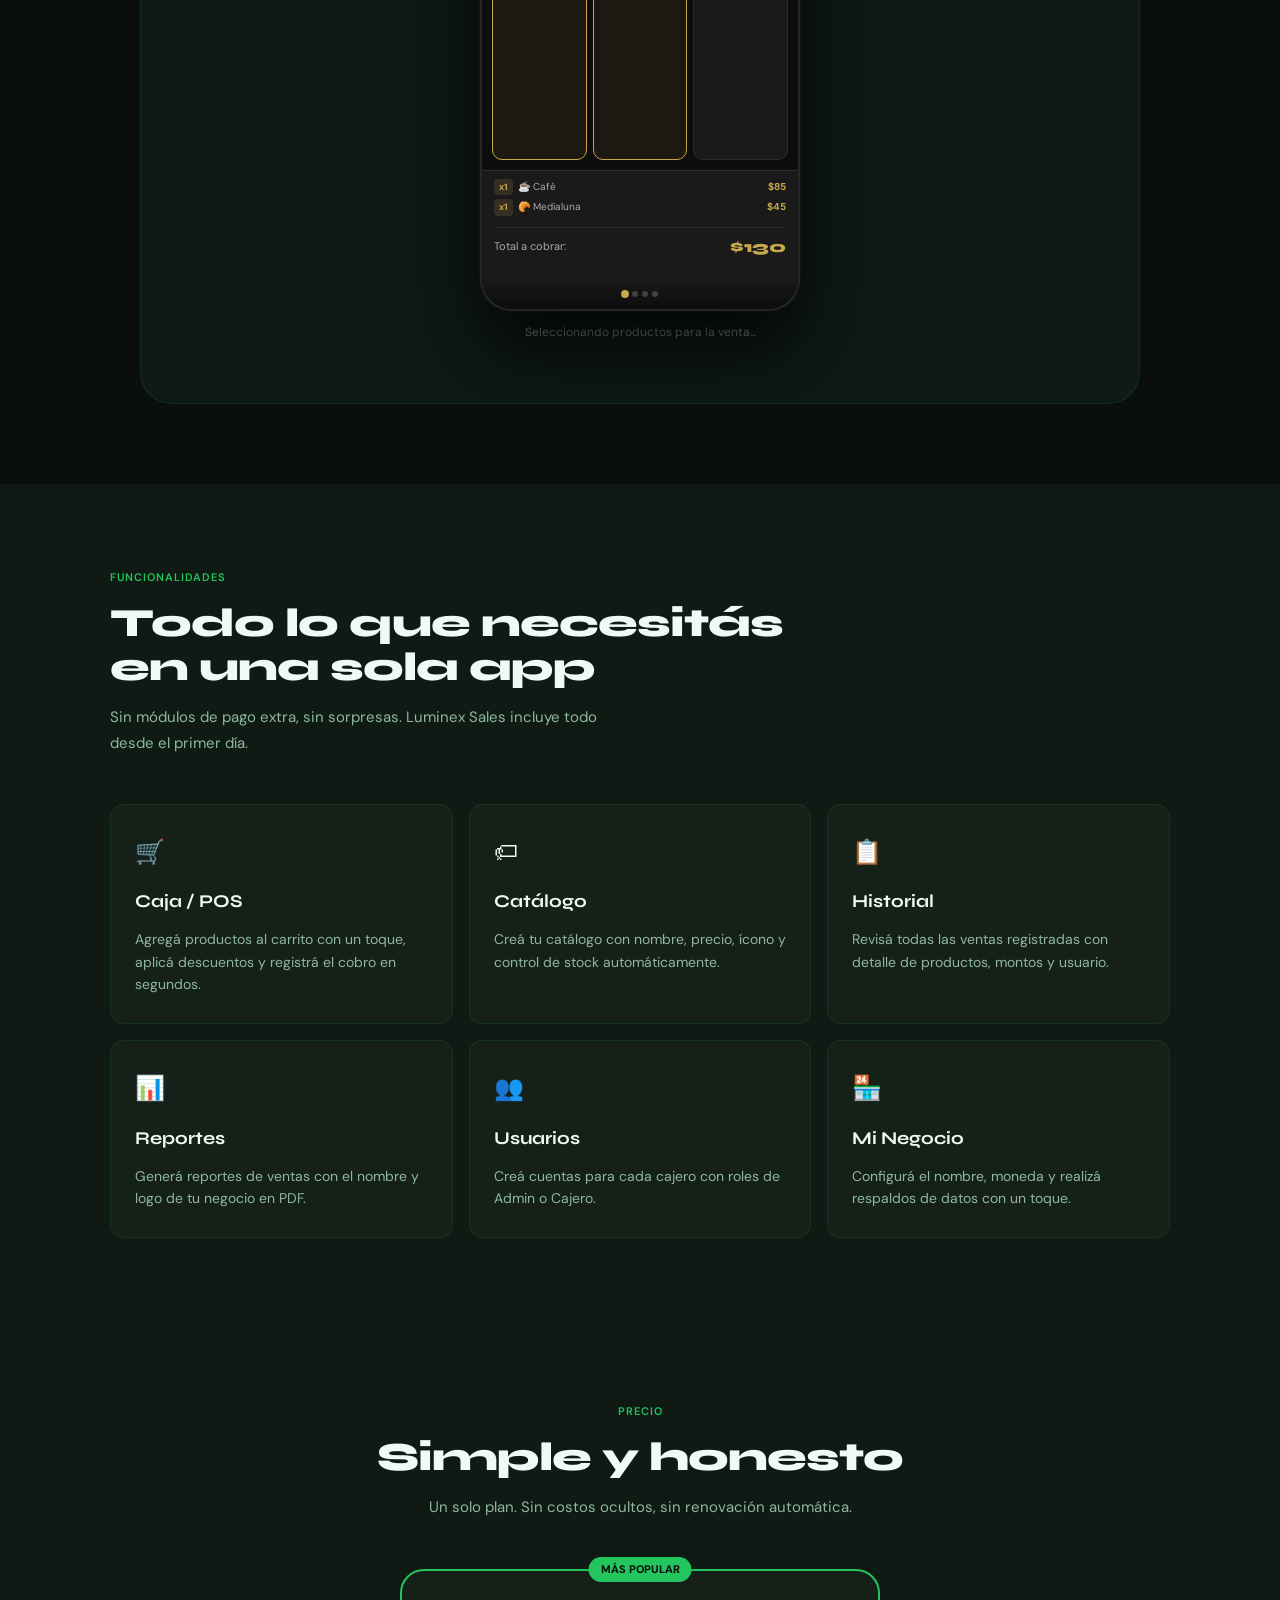
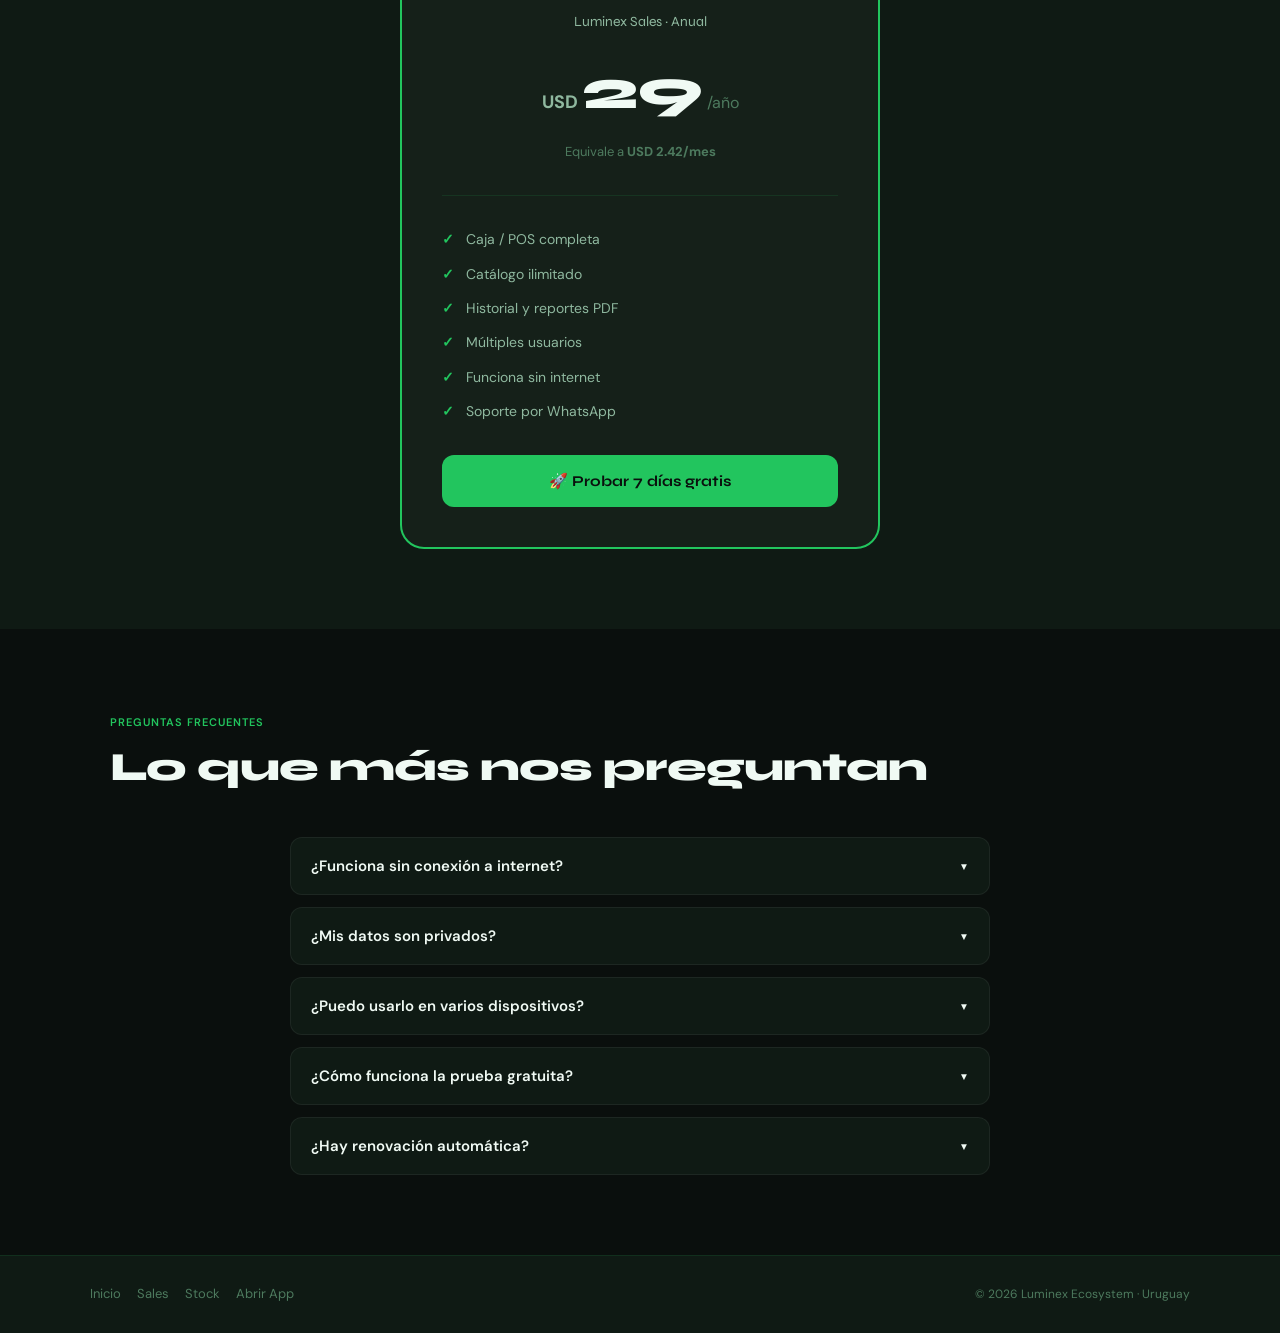
==== commit fd3acadb: "Final Fix: Restore FAQ, center demos, and fix stock demo logic" ====
--- a/sales/index.html
+++ b/sales/index.html
@@ -62,7 +62,6 @@
       display: flex; align-items: center; justify-content: space-between; gap: 16px;
     }
     .nav-logo { display: flex; align-items: center; gap: 9px; text-decoration: none; }
-    .nav-logo img { height: 28px; }
     .nav-logo-text {
       font-family: var(--font-h); font-size: 15px; font-weight: 800;
       color: var(--white); letter-spacing: -.2px; line-height: 1;
@@ -109,12 +108,6 @@
     .nav-mob a {
       text-decoration: none; font-size: 15px; font-weight: 500; color: var(--white);
       padding: 10px 12px; border-radius: 10px; transition: background .2s, color .2s;
-    }
-    .nav-mob a:hover, .nav-mob a.active { background: var(--green-dim); color: var(--green); }
-    .nav-mob-cta {
-      margin-top: 8px; display: block; text-align: center; text-decoration: none;
-      background: var(--green); color: #0a0f0d; font-family: var(--font-h);
-      font-size: 14px; font-weight: 700; padding: 13px; border-radius: 12px;
     }
     @media (max-width: 700px) {
       .nav-links, .nav-cta { display: none; }
@@ -276,8 +269,10 @@
       color: var(--white); font-family: var(--font-b); font-size: 15px; font-weight: 600;
       text-align: left; cursor: pointer;
     }
+    .faq-q .arrow { font-size: 10px; transition: transform .3s; }
     .faq-a { display: none; padding: 0 20px 18px; font-size: 13.5px; color: var(--text2); line-height: 1.7; }
     .faq-item.open .faq-a { display: block; }
+    .faq-item.open .faq-q .arrow { transform: rotate(180deg); }
 
     /* ── FOOTER ── */
     footer { background: var(--bg2); border-top: 1px solid var(--border); padding: 28px 20px; text-align: center; }
@@ -304,7 +299,6 @@
 <nav id="nav">
   <div class="nav-inner">
     <a href="/" class="nav-logo">
-      <img src="../logo-luminex.png" alt="Luminex" onerror="this.style.display='none'" />
       <div class="nav-logo-text">Luminex <span>Ecosystem</span></div>
     </a>
     <ul class="nav-links">
@@ -361,7 +355,7 @@
       <p class="section-sub">Probá la interfaz de ventas ahora mismo desde esta simulación.</p>
     </div>
     <div class="demo-container reveal">
-      <div class="demo-demo-wrapper" style="width:100%;">
+      <div class="demo-demo-wrapper" style="width:100%; display: flex; flex-direction: column; align-items: center;">
         <div class="demo-demo-label">Demo interactiva — Luminex Sales</div>
         <div class="demo-phone">
           <div class="demo-phone-notch"><div class="demo-phone-notch-pill"></div></div>
@@ -479,11 +473,23 @@
     <div class="faq-list reveal">
       <div class="faq-item">
         <button class="faq-q" onclick="toggleFaq(this)">¿Funciona sin conexión a internet? <span class="arrow">▼</span></button>
-        <div class="faq-a">Sí. Luminex Sales es una PWA que almacena todos los datos en tu dispositivo. Podés registrar ventas aunque no tengas señal.</div>
+        <div class="faq-a">Sí. Luminex Sales es una PWA que almacena todos los datos en tu dispositivo. Podés registrar ventas aunque no tengas señal. La conexión solo se usa para la activación de licencia y sincronización opcional.</div>
       </div>
       <div class="faq-item">
         <button class="faq-q" onclick="toggleFaq(this)">¿Mis datos son privados? <span class="arrow">▼</span></button>
-        <div class="faq-a">Completamente. Los datos se guardan en el almacenamiento local de tu dispositivo. El desarrollador no tiene acceso a ellos.</div>
+        <div class="faq-a">Completamente. Los datos se guardan en el almacenamiento local de tu dispositivo. El desarrollador no tiene acceso a los datos de tu negocio. Vos sos el único dueño.</div>
+      </div>
+      <div class="faq-item">
+        <button class="faq-q" onclick="toggleFaq(this)">¿Puedo usarlo en varios dispositivos? <span class="arrow">▼</span></button>
+        <div class="faq-a">Cada licencia está vinculada a un dispositivo/navegador. Si necesitás acceso desde otro dispositivo, podés exportar e importar el respaldo de datos.</div>
+      </div>
+      <div class="faq-item">
+        <button class="faq-q" onclick="toggleFaq(this)">¿Cómo funciona la prueba gratuita? <span class="arrow">▼</span></button>
+        <div class="faq-a">Al crear tu usuario, tenés 7 días de acceso completo sin limitaciones y sin necesidad de tarjeta de crédito. Al vencer el período, podés activar una clave anual.</div>
+      </div>
+      <div class="faq-item">
+        <button class="faq-q" onclick="toggleFaq(this)">¿Hay renovación automática? <span class="arrow">▼</span></button>
+        <div class="faq-a">No. La licencia es anual y vos decidís si renovarla. No se cobra nada automáticamente.</div>
       </div>
     </div>
   </div>
@@ -491,7 +497,6 @@
 
 <footer>
   <div class="footer-inner">
-    <a href="/" class="footer-brand"><span>Luminex Ecosystem</span></a>
     <div class="footer-links">
       <a href="/">Inicio</a>
       <a href="/sales">Sales</a>
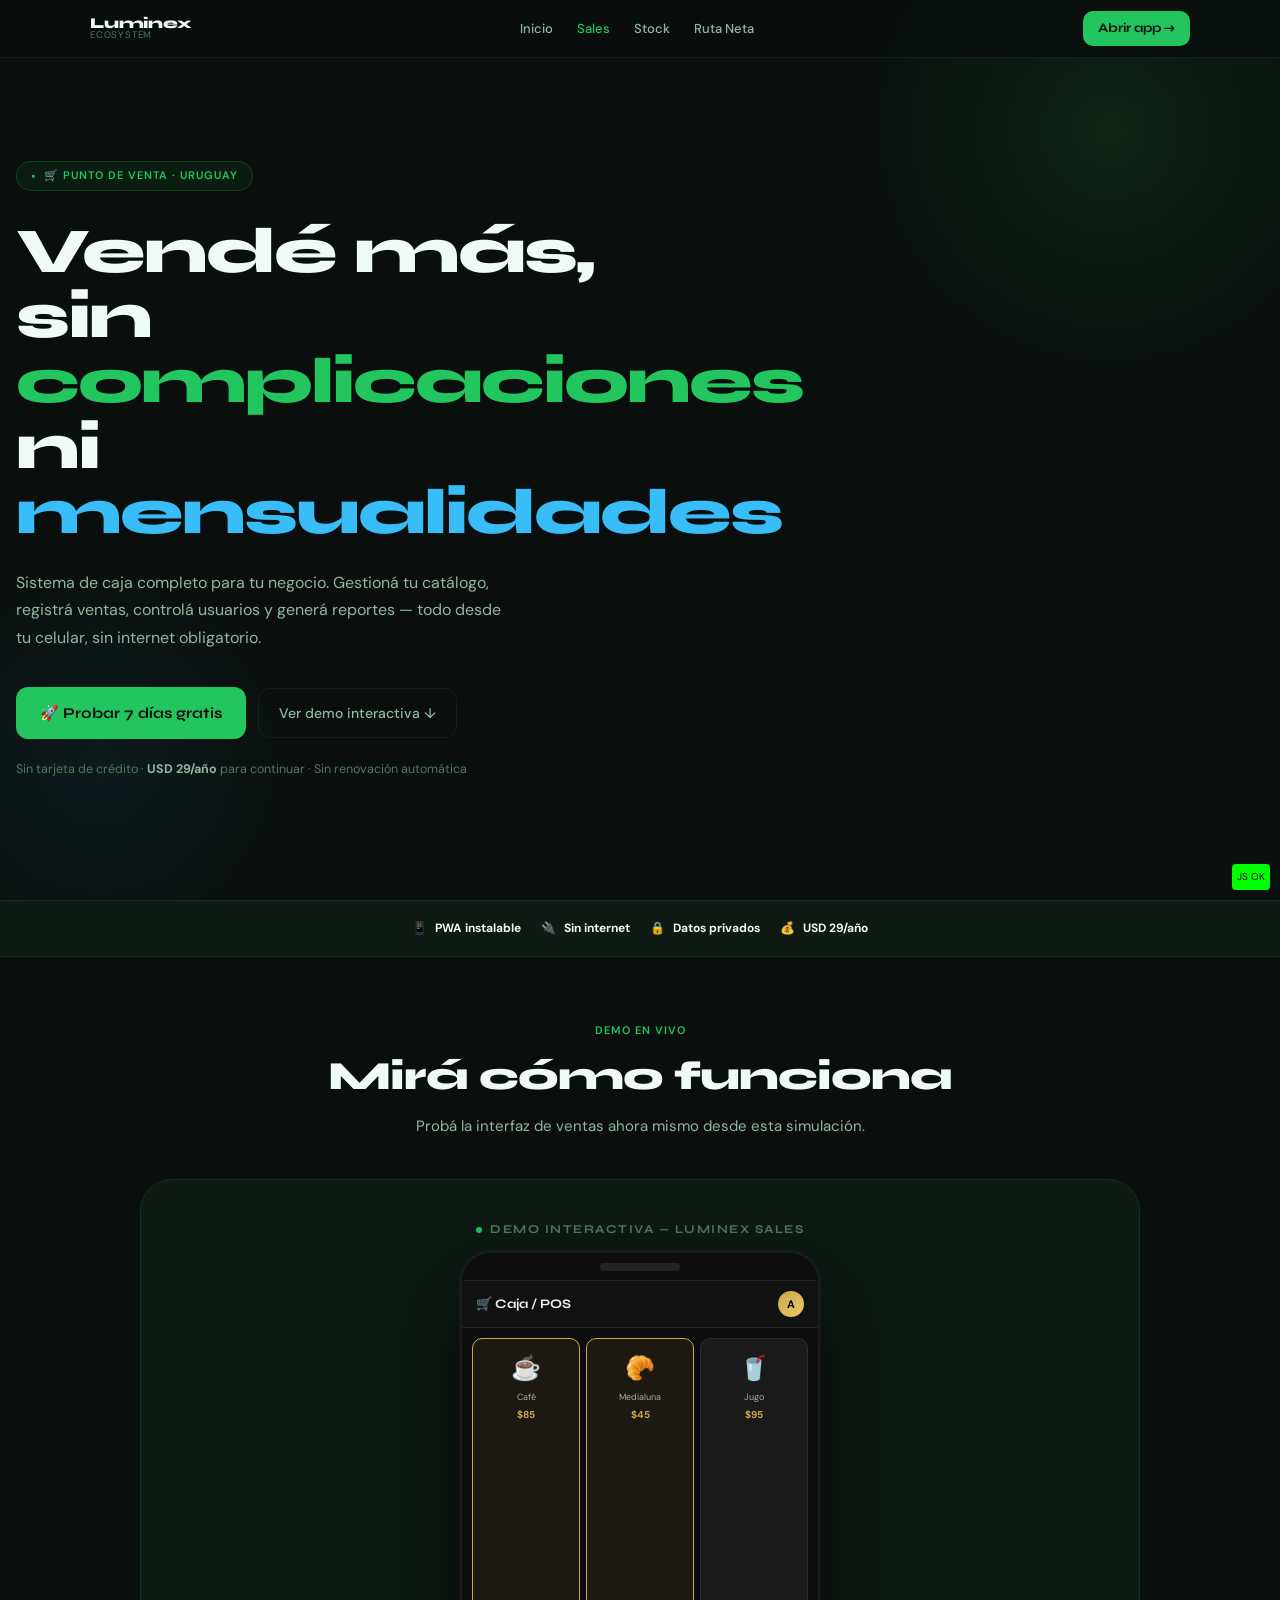
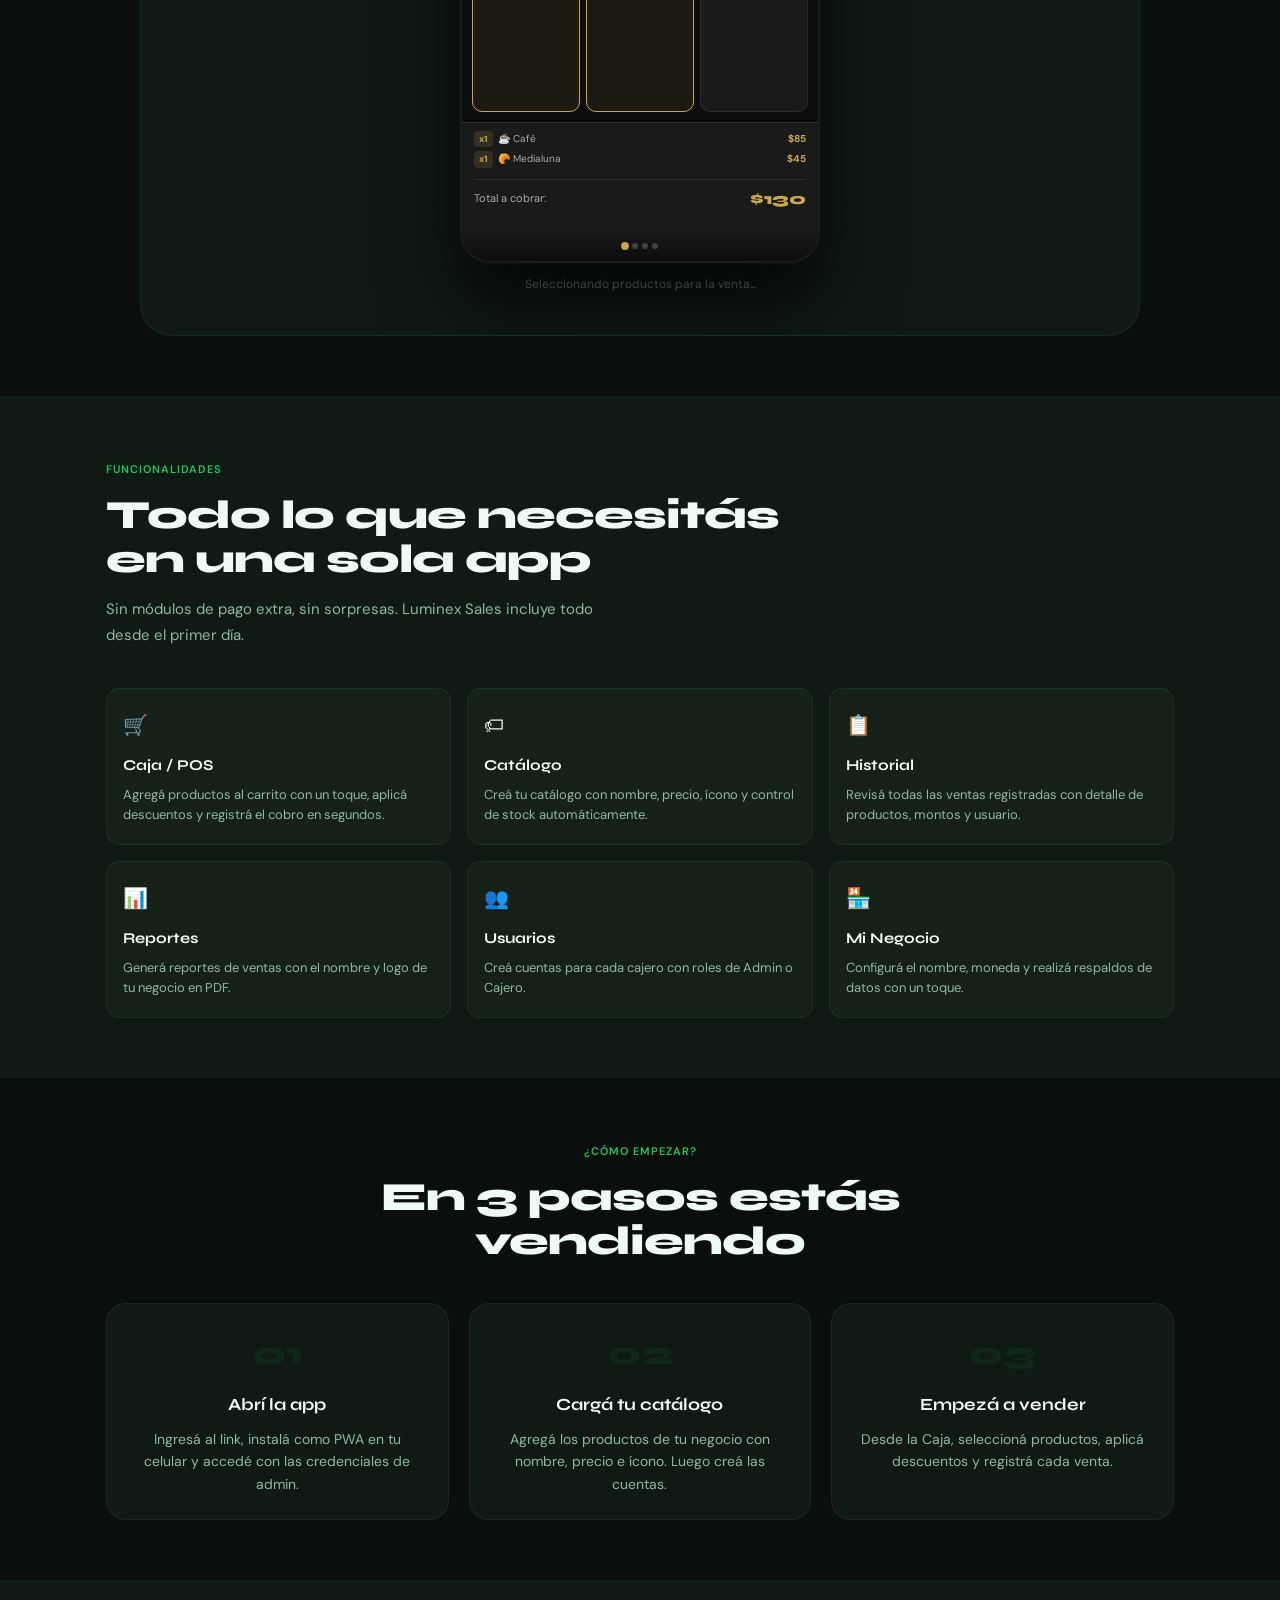
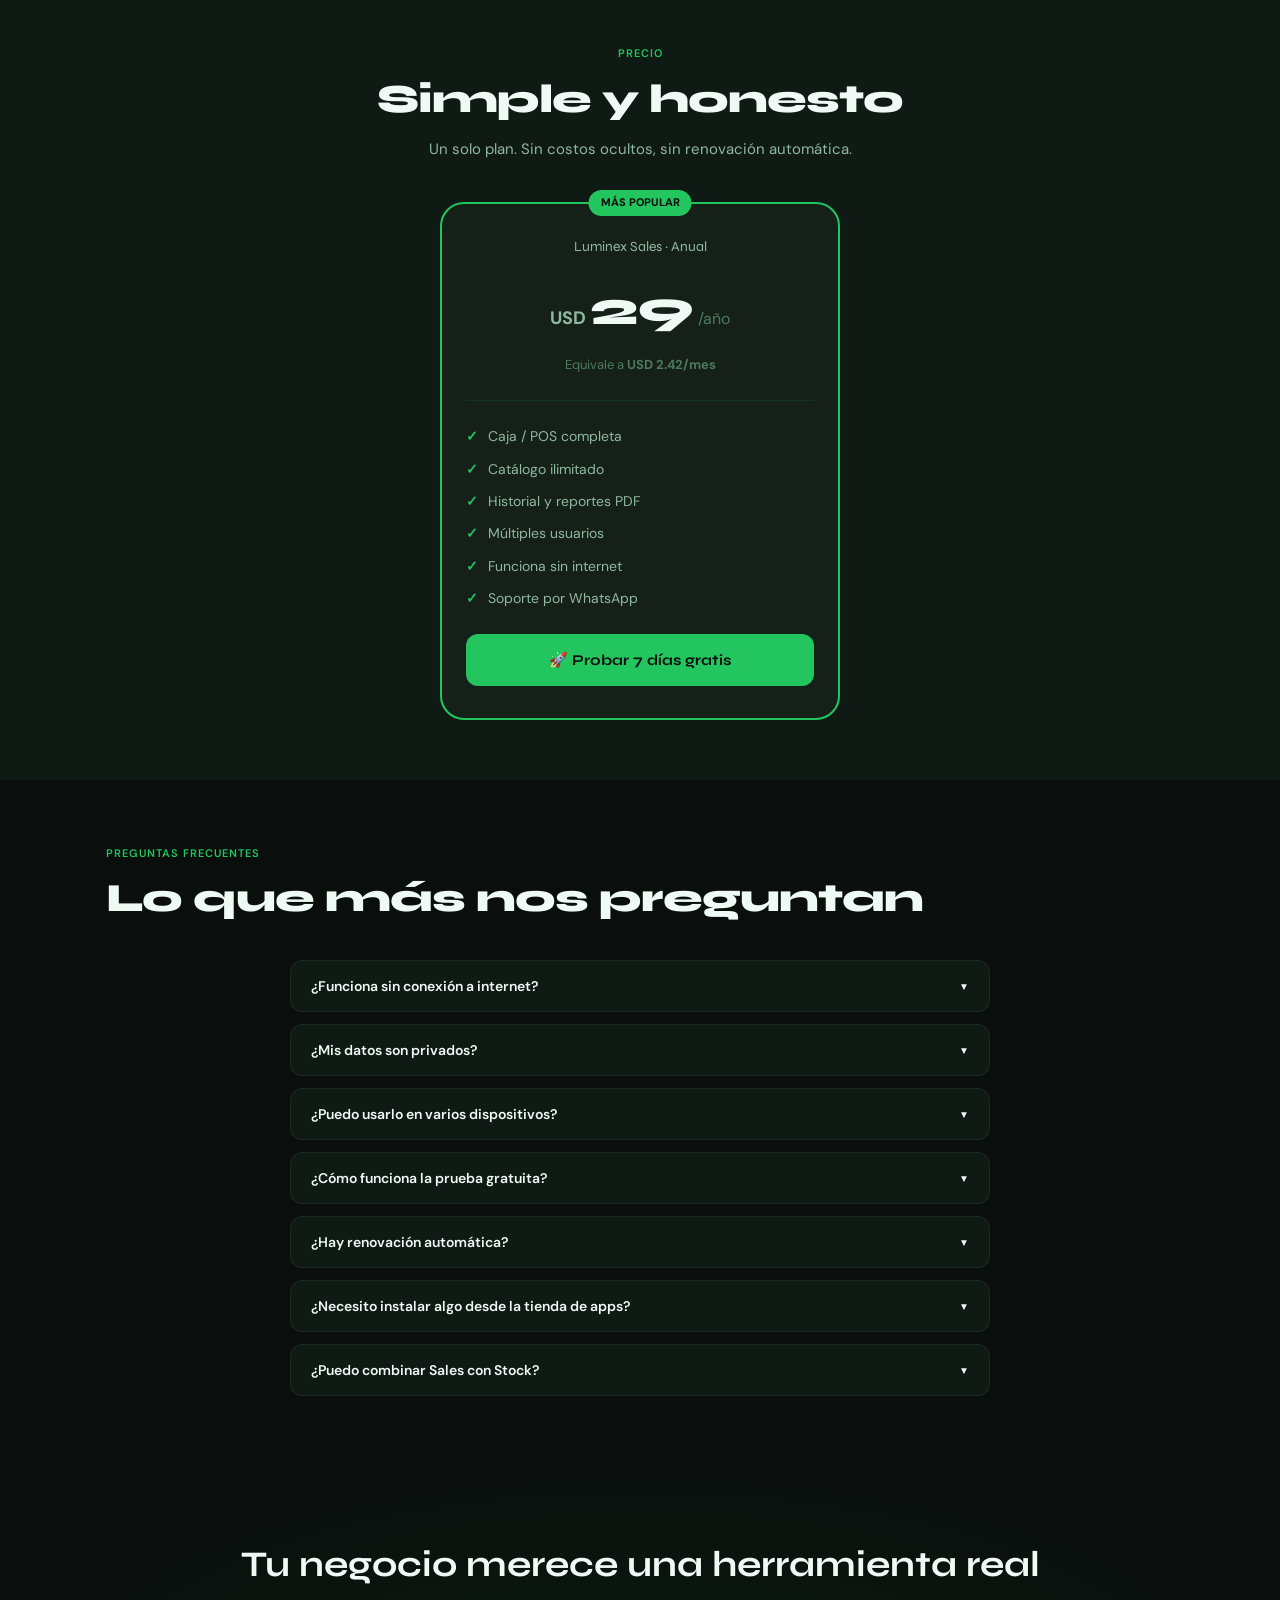
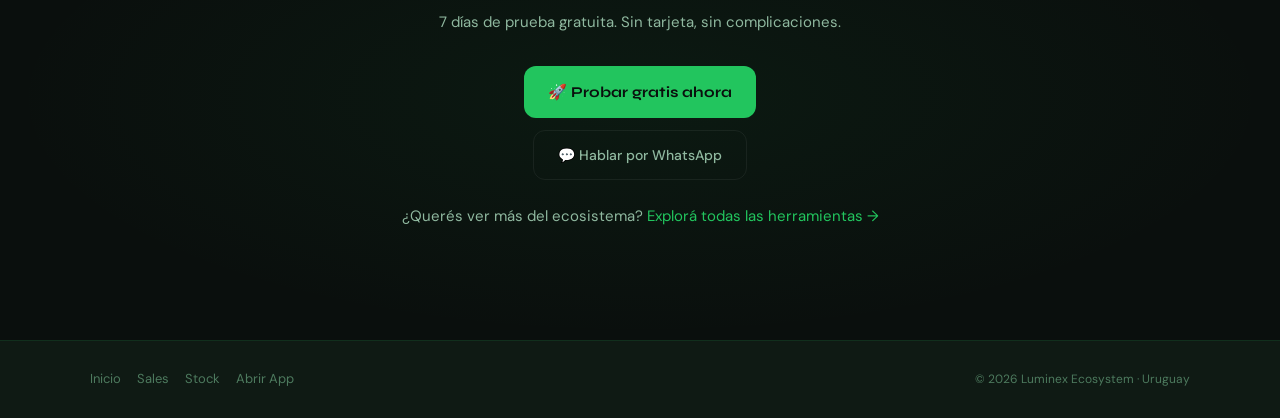
==== commit 5e05fa2e: "fix: demo centrada, FAQ completo, CTA final, optimización mobile" ====
--- a/sales/index.html
+++ b/sales/index.html
@@ -29,7 +29,7 @@
       --r:          14px;
     }
 
-    html { scroll-behavior: smooth; }
+    html { scroll-behavior: smooth; overflow-x: hidden; }
 
     body {
       background: var(--bg);
@@ -38,6 +38,7 @@
       font-size: 15px;
       line-height: 1.6;
       overflow-x: hidden;
+      width: 100%;
     }
 
     /* ── SCROLLBAR ── */
@@ -109,19 +110,25 @@
       text-decoration: none; font-size: 15px; font-weight: 500; color: var(--white);
       padding: 10px 12px; border-radius: 10px; transition: background .2s, color .2s;
     }
-    @media (max-width: 700px) {
-      .nav-links, .nav-cta { display: none; }
+    .nav-mob-cta {
+      margin-top: 8px; display: block; text-align: center; text-decoration: none;
+      background: var(--green); color: #0a0f0d; font-family: var(--font-h);
+      font-size: 14px; font-weight: 700; padding: 13px; border-radius: 12px;
+    }
+    @media (max-width: 768px) {
+      .nav-links { display: none; }
       .nav-ham { display: flex; }
+      .nav-cta { display: flex; padding: 6px 12px; font-size: 12px; }
     }
 
     /* ── LAYOUT ── */
-    .wrap { max-width: 1100px; margin: 0 auto; padding: 0 20px; }
+    .wrap { max-width: 1100px; margin: 0 auto; padding: 0 16px; width: 100%; }
 
     /* ── HERO ── */
     .hero {
       min-height: 100vh;
       display: flex; flex-direction: column; justify-content: center;
-      padding: 100px 20px 60px;
+      padding: 100px 16px 60px;
       position: relative; overflow: hidden;
     }
     .hero-glow {
@@ -147,7 +154,7 @@
     .hero-tag::before { content: '●'; font-size: 7px; animation: pulse 2s infinite; }
     @keyframes pulse { 0%,100%{opacity:1} 50%{opacity:.3} }
     .hero h1 {
-      font-family: var(--font-h); font-size: clamp(38px, 9vw, 64px);
+      font-family: var(--font-h); font-size: clamp(34px, 8vw, 64px);
       font-weight: 800; line-height: 1.02; letter-spacing: -2px;
       color: var(--white); margin-bottom: 24px;
     }
@@ -186,20 +193,20 @@
     /* ── PROOF BAR ── */
     .proof-bar {
       background: var(--bg2); border-top: 1px solid var(--border); border-bottom: 1px solid var(--border);
-      padding: 18px 20px;
+      padding: 18px 16px;
     }
     .proof-bar-inner {
       max-width: 1100px; margin: 0 auto;
-      display: flex; flex-wrap: wrap; align-items: center; justify-content: center; gap: 28px;
+      display: flex; flex-wrap: wrap; align-items: center; justify-content: center; gap: 20px;
     }
     .proof-item {
       display: flex; align-items: center; gap: 8px;
-      font-size: 13px; color: var(--text2); white-space: nowrap;
+      font-size: 12px; color: var(--text2); white-space: nowrap;
     }
     .proof-item strong { color: var(--white); }
 
     /* ── SECTION ── */
-    section { padding: 80px 20px; }
+    section { padding: 60px 16px; width: 100%; }
     .section-tag {
       display: inline-block; font-size: 11px; font-weight: 600; letter-spacing: 1px;
       text-transform: uppercase; color: var(--green);
@@ -215,33 +222,39 @@
     /* ── FEATURES GRID ── */
     .features { background: var(--bg2); }
     .features-grid {
-      display: grid; gap: 16px;
-      grid-template-columns: repeat(auto-fit, minmax(280px, 1fr));
-      margin-top: 48px;
+      display: grid; gap: 12px;
+      grid-template-columns: repeat(2, 1fr);
+      margin-top: 40px;
+    }
+    @media (min-width: 768px) {
+      .features-grid { grid-template-columns: repeat(3, 1fr); gap: 16px; }
     }
     .feat-card {
       background: var(--bg3); border: 1px solid var(--border);
-      border-radius: var(--r); padding: 28px 24px;
+      border-radius: var(--r); padding: 20px 16px;
       transition: border-color .2s, transform .2s;
     }
     .feat-card:hover { border-color: rgba(34,197,94,.3); transform: translateY(-3px); }
-    .feat-icon { font-size: 24px; margin-bottom: 16px; }
-    .feat-title { font-family: var(--font-h); font-size: 18px; font-weight: 700; color: var(--white); margin-bottom: 12px; }
-    .feat-desc { font-size: 14px; color: var(--text2); line-height: 1.6; }
+    .feat-icon { font-size: 20px; margin-bottom: 12px; }
+    .feat-title { font-family: var(--font-h); font-size: 15px; font-weight: 700; color: var(--white); margin-bottom: 8px; }
+    .feat-desc { font-size: 13px; color: var(--text2); line-height: 1.5; }
 
     /* ── STEPS ── */
-    .steps-grid { display: grid; gap: 24px; grid-template-columns: repeat(auto-fit, minmax(280px, 1fr)); margin-top: 48px; }
-    .step-card { background: var(--bg2); padding: 32px; border-radius: 20px; border: 1px solid var(--border2); }
-    .step-num { font-family: var(--font-h); font-size: 40px; font-weight: 800; color: var(--green-dim); margin-bottom: 16px; }
-    .step-title { font-family: var(--font-h); font-size: 18px; font-weight: 700; color: var(--white); margin-bottom: 12px; }
+    .steps-grid { display: grid; gap: 20px; grid-template-columns: 1fr; margin-top: 40px; }
+    @media (min-width: 768px) {
+      .steps-grid { grid-template-columns: repeat(3, 1fr); }
+    }
+    .step-card { background: var(--bg2); padding: 24px; border-radius: 20px; border: 1px solid var(--border2); text-align: center; }
+    .step-num { font-family: var(--font-h); font-size: 32px; font-weight: 800; color: var(--green-dim); margin-bottom: 12px; }
+    .step-title { font-family: var(--font-h); font-size: 17px; font-weight: 700; color: var(--white); margin-bottom: 10px; }
     .step-desc { font-size: 14px; color: var(--text2); }
 
     /* ── PRICING ── */
     .pricing { background: var(--bg2); }
     .pricing-card {
-      max-width: 480px; margin: 48px auto 0;
+      max-width: 400px; margin: 40px auto 0; width: 95%;
       background: var(--bg3); border: 2px solid var(--green);
-      border-radius: 24px; padding: 40px; position: relative;
+      border-radius: 24px; padding: 32px 24px; position: relative;
     }
     .pricing-badge {
       position: absolute; top: -14px; left: 50%; transform: translateX(-50%);
@@ -251,43 +264,70 @@
     .pricing-name { font-family: var(--font-h); font-size: 14px; color: var(--text2); margin-bottom: 12px; text-align: center; }
     .pricing-amount { display: flex; align-items: baseline; justify-content: center; gap: 4px; margin-bottom: 8px; }
     .pricing-amount .currency { font-size: 18px; font-weight: 700; color: var(--text2); }
-    .pricing-amount .amount { font-family: var(--font-h); font-size: 56px; font-weight: 800; color: var(--white); }
+    .pricing-amount .amount { font-family: var(--font-h); font-size: 48px; font-weight: 800; color: var(--white); }
     .pricing-amount .period { font-size: 16px; color: var(--text3); }
-    .pricing-monthly { text-align: center; font-size: 13px; color: var(--text3); margin-bottom: 32px; }
-    .pricing-divider { height: 1px; background: var(--border); margin-bottom: 32px; }
-    .pricing-features { list-style: none; margin-bottom: 32px; }
-    .pricing-features li { display: flex; align-items: center; gap: 12px; font-size: 14px; color: var(--text2); margin-bottom: 12px; }
+    .pricing-monthly { text-align: center; font-size: 13px; color: var(--text3); margin-bottom: 24px; }
+    .pricing-divider { height: 1px; background: var(--border); margin-bottom: 24px; }
+    .pricing-features { list-style: none; margin-bottom: 24px; }
+    .pricing-features li { display: flex; align-items: center; gap: 10px; font-size: 14px; color: var(--text2); margin-bottom: 10px; }
     .pricing-features li::before { content: '✓'; color: var(--green); font-weight: 800; }
     .pricing-trial { text-align: center; font-size: 12px; color: var(--text3); margin-top: 16px; }
 
     /* ── FAQ ── */
-    .faq-list { max-width: 700px; margin: 48px auto 0; display: flex; flex-direction: column; gap: 12px; }
+    .faq-list { max-width: 700px; margin: 40px auto 0; display: flex; flex-direction: column; gap: 12px; }
     .faq-item { background: var(--bg2); border: 1px solid var(--border2); border-radius: 12px; overflow: hidden; }
     .faq-q {
-      width: 100%; background: none; border: none; padding: 18px 20px;
+      width: 100%; background: none; border: none; padding: 16px 20px;
       display: flex; align-items: center; justify-content: space-between;
-      color: var(--white); font-family: var(--font-b); font-size: 15px; font-weight: 600;
+      color: var(--white); font-family: var(--font-b); font-size: 14px; font-weight: 600;
       text-align: left; cursor: pointer;
     }
     .faq-q .arrow { font-size: 10px; transition: transform .3s; }
-    .faq-a { display: none; padding: 0 20px 18px; font-size: 13.5px; color: var(--text2); line-height: 1.7; }
+    .faq-a { display: none; padding: 0 20px 16px; font-size: 13.5px; color: var(--text2); line-height: 1.6; }
     .faq-item.open .faq-a { display: block; }
     .faq-item.open .faq-q .arrow { transform: rotate(180deg); }
+
+    /* ── CTA FINAL ── */
+    .cta-final {
+      text-align: center; padding: 80px 16px;
+      background: radial-gradient(ellipse at 50% 50%, rgba(34,197,94,.06) 0%, transparent 70%);
+    }
+    .cta-final h2 { font-family: var(--font-h); font-size: clamp(24px, 6vw, 36px); margin-bottom: 16px; color: var(--white); }
+    .cta-final p { color: var(--text2); margin-bottom: 32px; font-size: 15px; }
+    .cta-final .btn-primary { margin-bottom: 12px; width: auto; min-width: 200px; justify-content: center; }
+    .cta-final .btn-secondary {
+      display: inline-flex; align-items: center; gap: 8px;
+      color: var(--text2); font-size: 14px; font-weight: 500;
+      padding: 13px 24px; border-radius: 12px; text-decoration: none;
+      border: 1px solid var(--border2); transition: all .2s;
+      margin-bottom: 24px;
+    }
+    .cta-final .btn-secondary:hover { color: var(--white); border-color: var(--border); background: var(--green-dim); }
+    .cta-footer-link { font-size: 13px; color: var(--text3); }
+    .cta-footer-link a { color: var(--green); text-decoration: none; }
 
     /* ── FOOTER ── */
     footer { background: var(--bg2); border-top: 1px solid var(--border); padding: 28px 20px; text-align: center; }
     .footer-inner { max-width: 1100px; margin: 0 auto; display: flex; flex-wrap: wrap; align-items: center; justify-content: space-between; gap: 16px; }
-    .footer-links { display: flex; flex-wrap: wrap; gap: 16px; }
+    .footer-links { display: flex; flex-wrap: wrap; gap: 16px; justify-content: center; width: 100%; }
+    @media (min-width: 768px) { .footer-links { width: auto; } }
     .footer-links a { font-size: 13px; color: var(--text3); text-decoration: none; }
-    .footer-copy { font-size: 12px; color: var(--text3); }
+    .footer-copy { font-size: 12px; color: var(--text3); width: 100%; margin-top: 8px; }
+    @media (min-width: 768px) { .footer-copy { width: auto; margin-top: 0; } }
 
     /* ── DEMO SECTION ── */
-    .demo-section { padding: 80px 20px; background: var(--bg); }
+    .demo-section {
+      display: flex; flex-direction: column; align-items: center; justify-content: center;
+      width: 100%; max-width: 100vw; overflow-x: hidden; padding: 60px 16px; box-sizing: border-box; margin: 0 auto;
+    }
     .demo-container {
-      max-width: 1000px; margin: 48px auto 0;
-      background: var(--bg2); border-radius: 32px; border: 1px solid var(--border);
-      padding: 60px 40px; display: flex; flex-direction: column; align-items: center;
-      position: relative; overflow: hidden; isolation: isolate;
+      display: flex; flex-direction: column; align-items: center; justify-content: center;
+      width: 100%; max-width: 1000px; background: var(--bg2); border-radius: 32px; border: 1px solid var(--border);
+      padding: 40px 16px; position: relative; overflow: hidden; box-sizing: border-box; margin: 40px auto 0;
+    }
+    .demo-phone {
+      max-width: min(360px, 90vw); width: 100%; margin: 0 auto; overflow: hidden;
+      background: #000; border-radius: 32px; border: 2px solid rgba(255,255,255,0.1);
     }
 
     .reveal { opacity: 0; transform: translateY(24px); transition: opacity .6s ease, transform .6s ease; }
@@ -339,24 +379,23 @@
 
 <div class="proof-bar">
   <div class="proof-bar-inner">
-    <div class="proof-item"><span>📱</span> <span><strong>PWA instalable</strong> en tu celular</span></div>
-    <div class="proof-item"><span>🔌</span> <span>Funciona <strong>sin internet</strong></span></div>
-    <div class="proof-item"><span>🔒</span> <span><strong>Tus datos</strong> son solo tuyos</span></div>
-    <div class="proof-item"><span>🇺🇾</span> <span>Hecho para <strong>Uruguay</strong></span></div>
-    <div class="proof-item"><span>💰</span> <span>Solo <strong>USD 29/año</strong></span></div>
+    <div class="proof-item"><span>📱</span> <span><strong>PWA instalable</strong></span></div>
+    <div class="proof-item"><span>🔌</span> <span><strong>Sin internet</strong></span></div>
+    <div class="proof-item"><span>🔒</span> <span><strong>Datos privados</strong></span></div>
+    <div class="proof-item"><span>💰</span> <span><strong>USD 29/año</strong></span></div>
   </div>
 </div>
 
 <section class="demo-section" id="demo">
   <div class="wrap">
-    <div class="reveal">
+    <div class="reveal" style="text-align:center;">
       <div class="section-tag">Demo en vivo</div>
       <h2 class="section-title">Mirá cómo funciona</h2>
-      <p class="section-sub">Probá la interfaz de ventas ahora mismo desde esta simulación.</p>
+      <p class="section-sub" style="margin:0 auto;">Probá la interfaz de ventas ahora mismo desde esta simulación.</p>
     </div>
     <div class="demo-container reveal">
       <div class="demo-demo-wrapper" style="width:100%; display: flex; flex-direction: column; align-items: center;">
-        <div class="demo-demo-label">Demo interactiva — Luminex Sales</div>
+        <div class="demo-demo-label" style="margin-bottom:12px; font-size:12px; color:var(--text3);">Demo interactiva — Luminex Sales</div>
         <div class="demo-phone">
           <div class="demo-phone-notch"><div class="demo-phone-notch-pill"></div></div>
           <div class="demo-phone-screen" id="demo-screen-container">
@@ -438,6 +477,32 @@
   </div>
 </section>
 
+<section class="steps">
+  <div class="wrap">
+    <div class="reveal" style="text-align:center;">
+      <div class="section-tag">¿Cómo empezar?</div>
+      <h2 class="section-title">En 3 pasos estás<br>vendiendo</h2>
+    </div>
+    <div class="steps-grid reveal">
+      <div class="step-card">
+        <div class="step-num">01</div>
+        <div class="step-title">Abrí la app</div>
+        <div class="step-desc">Ingresá al link, instalá como PWA en tu celular y accedé con las credenciales de admin.</div>
+      </div>
+      <div class="step-card">
+        <div class="step-num">02</div>
+        <div class="step-title">Cargá tu catálogo</div>
+        <div class="step-desc">Agregá los productos de tu negocio con nombre, precio e ícono. Luego creá las cuentas.</div>
+      </div>
+      <div class="step-card">
+        <div class="step-num">03</div>
+        <div class="step-title">Empezá a vender</div>
+        <div class="step-desc">Desde la Caja, seleccioná productos, aplicá descuentos y registrá cada venta.</div>
+      </div>
+    </div>
+  </div>
+</section>
+
 <section class="pricing" id="pricing">
   <div class="wrap">
     <div class="reveal" style="text-align:center;">
@@ -491,6 +556,26 @@
         <button class="faq-q" onclick="toggleFaq(this)">¿Hay renovación automática? <span class="arrow">▼</span></button>
         <div class="faq-a">No. La licencia es anual y vos decidís si renovarla. No se cobra nada automáticamente.</div>
       </div>
+      <div class="faq-item">
+        <button class="faq-q" onclick="toggleFaq(this)">¿Necesito instalar algo desde la tienda de apps? <span class="arrow">▼</span></button>
+        <div class="faq-a">No. Luminex Sales es una PWA (Progressive Web App). Accedés desde el navegador y podés instalarla en la pantalla de inicio de tu celular como si fuera una app nativa, sin pasar por Google Play ni App Store.</div>
+      </div>
+      <div class="faq-item">
+        <button class="faq-q" onclick="toggleFaq(this)">¿Puedo combinar Sales con Stock? <span class="arrow">▼</span></button>
+        <div class="faq-a">Sí. Luminex Sales y Luminex Stock son parte del mismo ecosistema. Sales descuenta el stock automáticamente al registrar ventas, y Stock te permite llevar un control más detallado de movimientos y alertas.</div>
+      </div>
+    </div>
+  </div>
+</section>
+
+<section class="cta-final">
+  <div class="wrap">
+    <div class="reveal">
+      <h2>Tu negocio merece una herramienta real</h2>
+      <p>7 días de prueba gratuita. Sin tarjeta, sin complicaciones.</p>
+      <a href="/sales/app" class="btn-primary">🚀 Probar gratis ahora</a><br>
+      <a href="https://wa.me/59899999999" class="btn-secondary">💬 Hablar por WhatsApp</a>
+      <p class="cta-footer-link">¿Querés ver más del ecosistema? <a href="/">Explorá todas las herramientas →</a></p>
     </div>
   </div>
 </section>
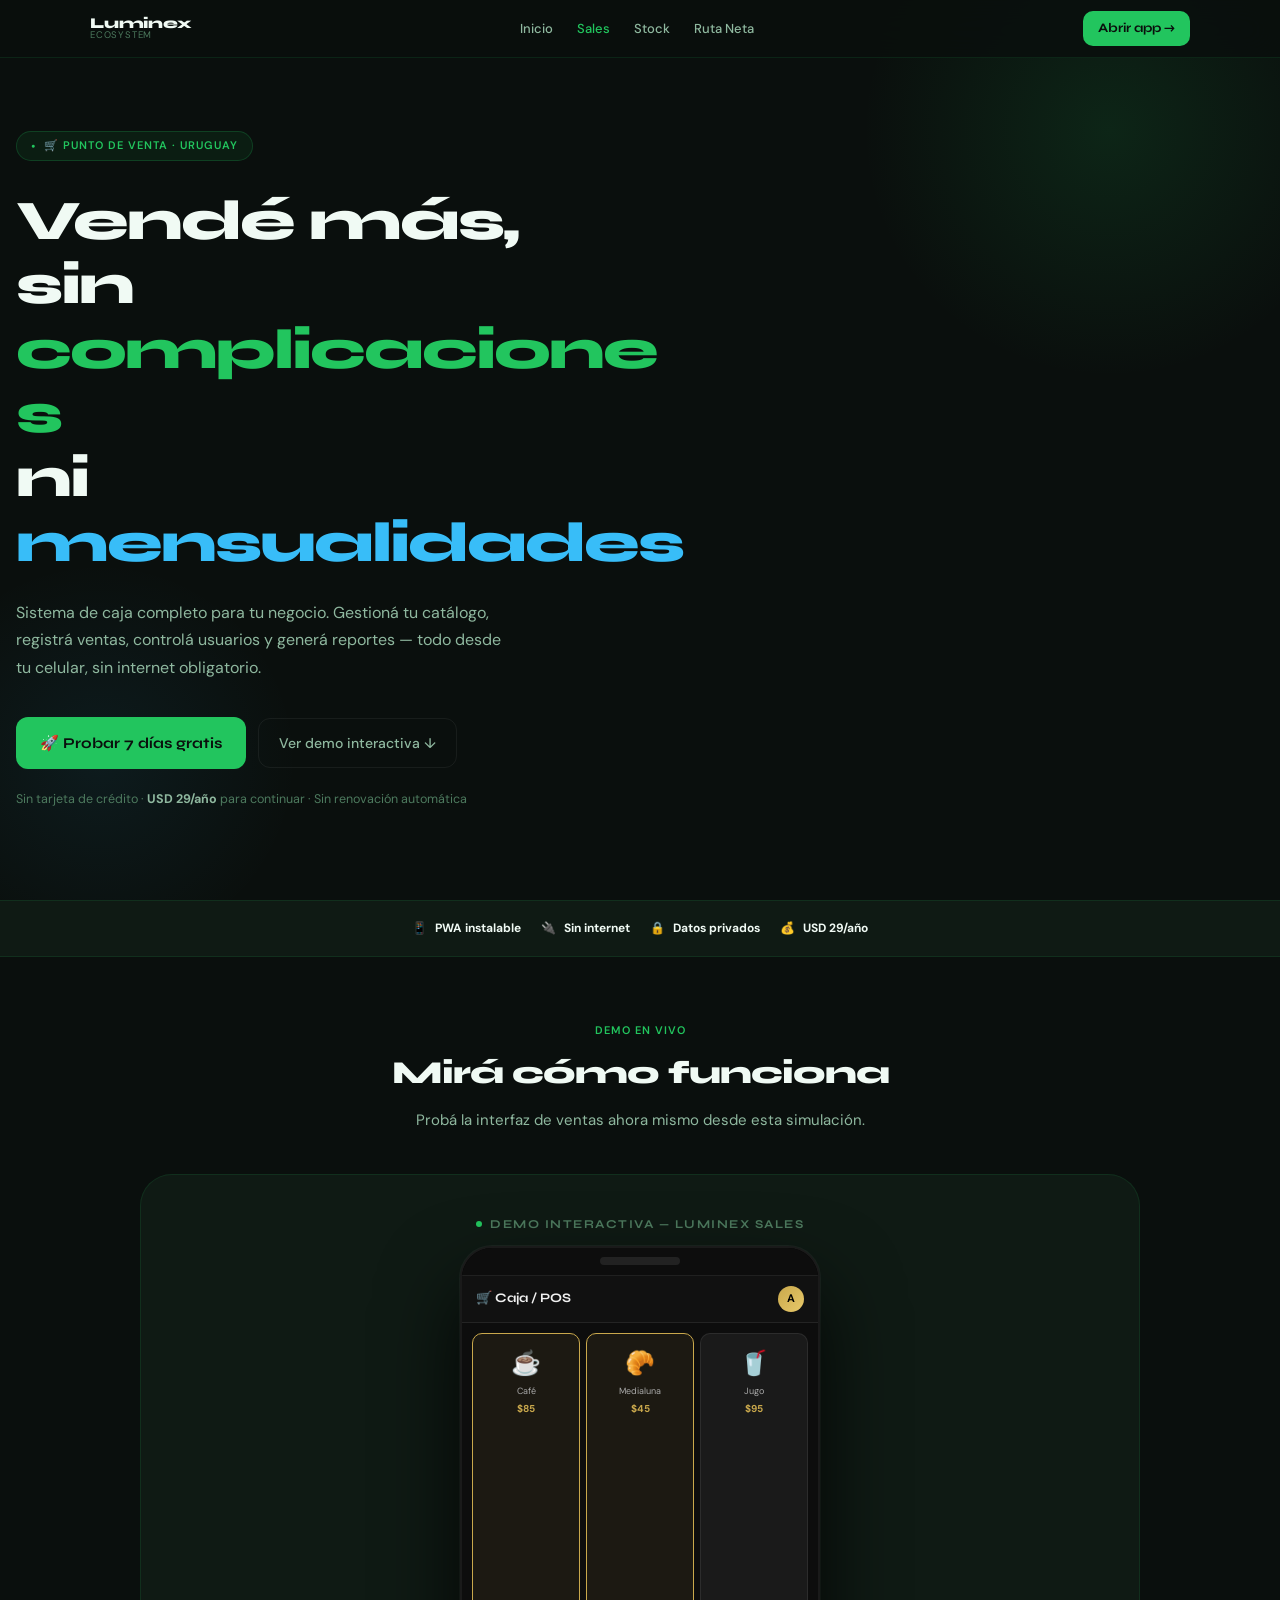
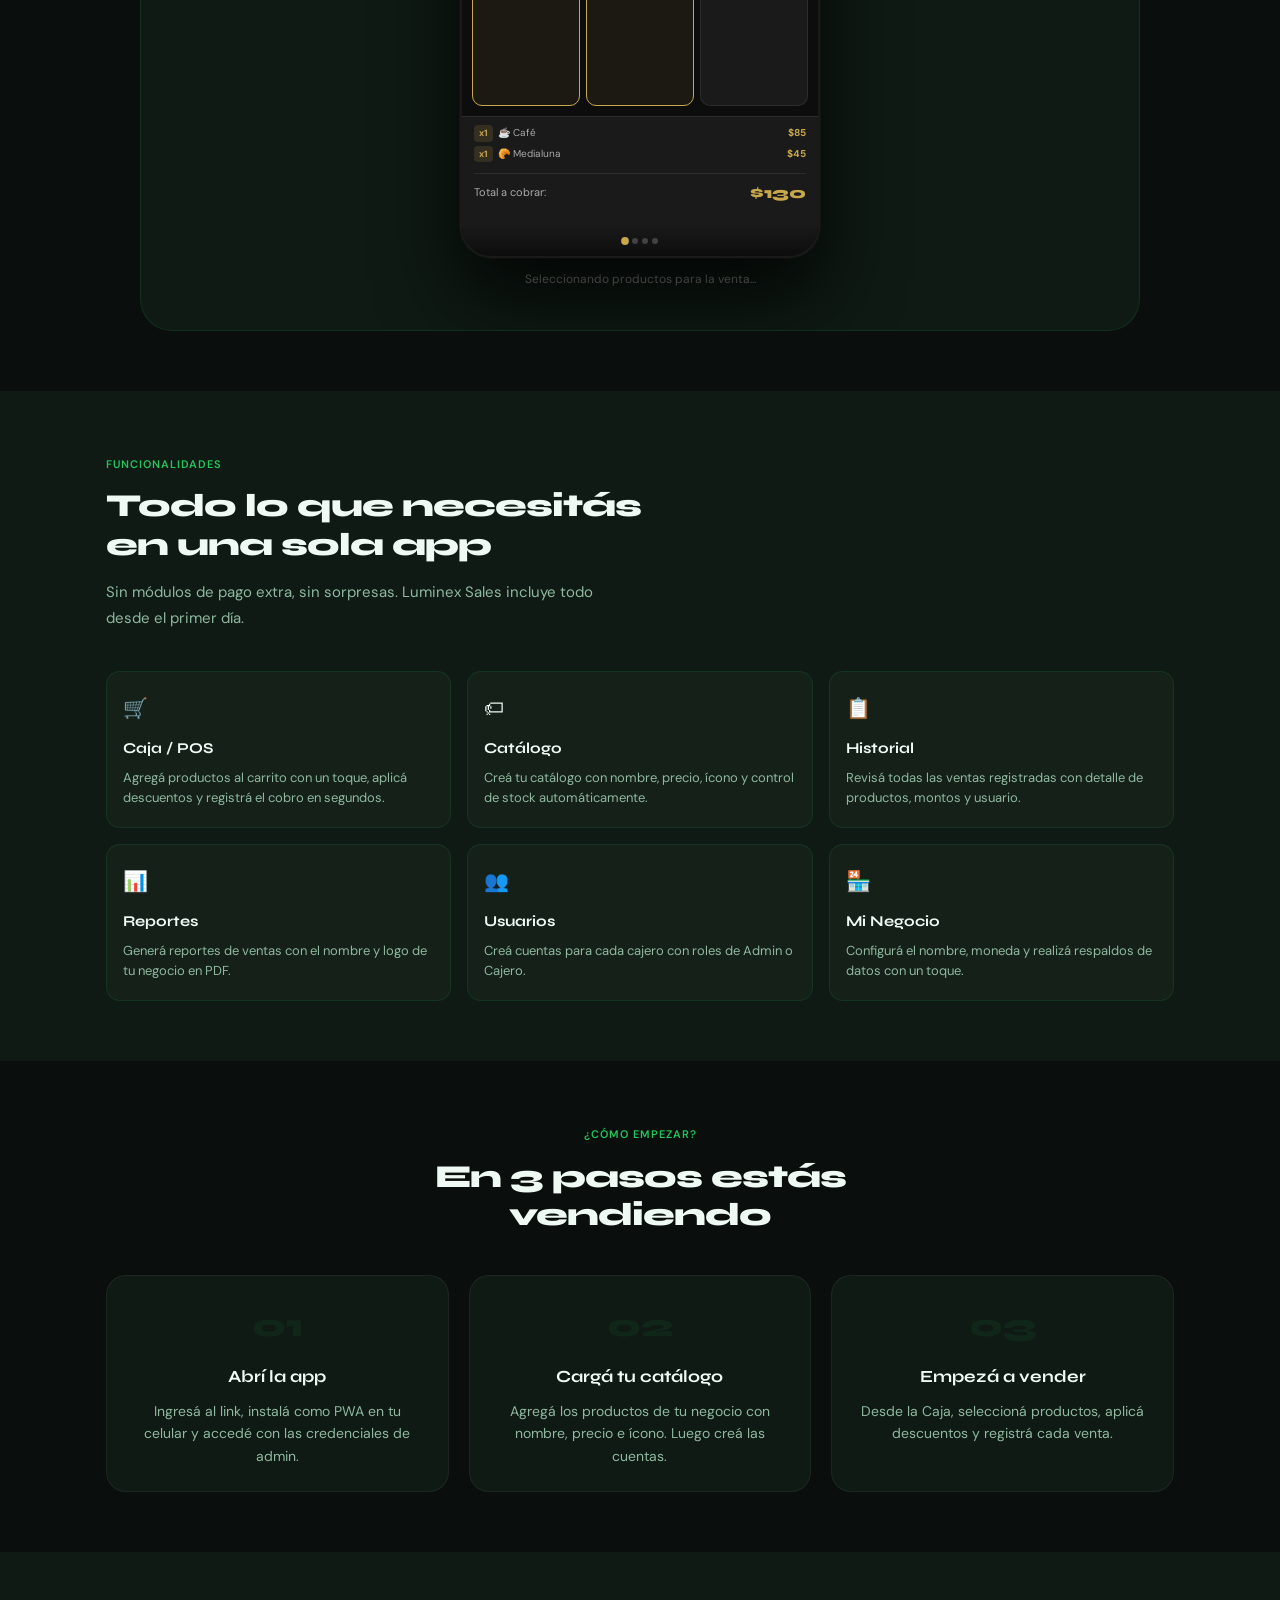
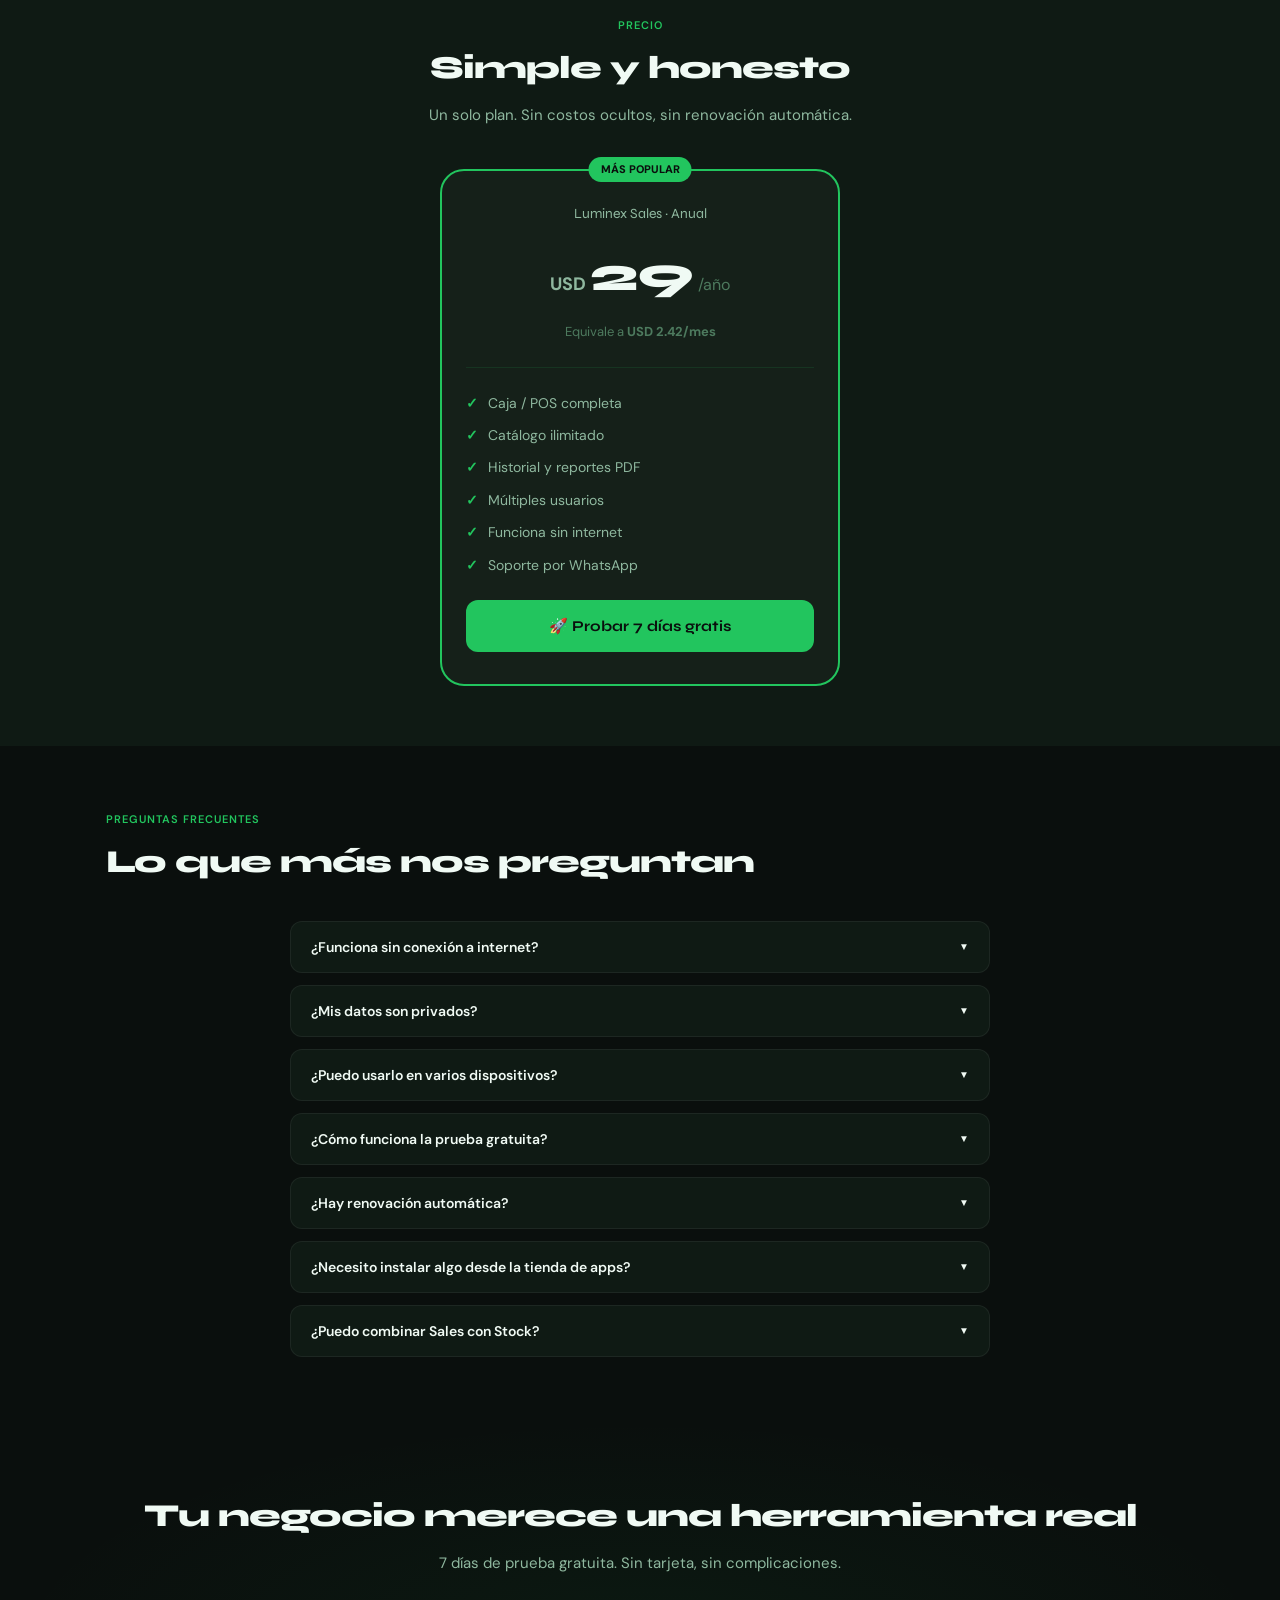
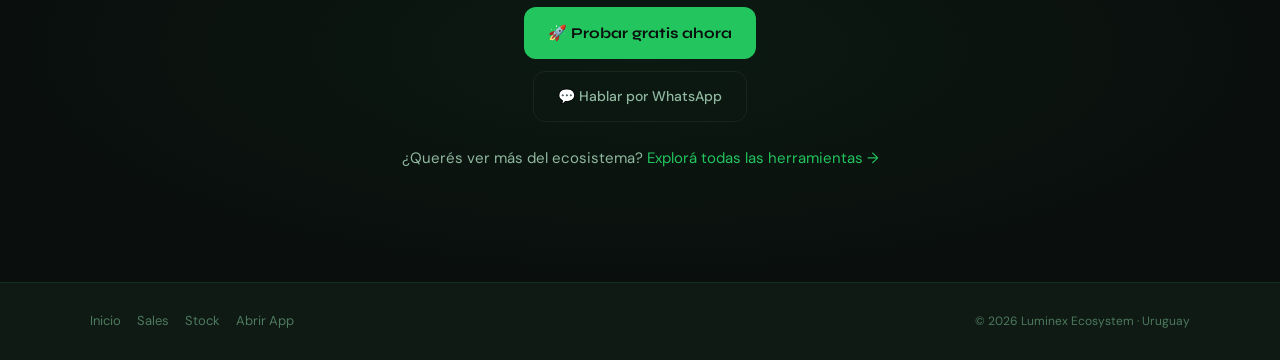
==== commit b9f8206c: "fix: tipografía mobile — overflow h1/h2, debug badge" ====
--- a/sales/index.html
+++ b/sales/index.html
@@ -37,7 +37,8 @@
       font-family: var(--font-b);
       font-size: 15px;
       line-height: 1.6;
-      overflow-x: hidden;
+      overflow-x: hidden !important;
+      max-width: 100vw !important;
       width: 100%;
     }
 
@@ -153,13 +154,31 @@
     }
     .hero-tag::before { content: '●'; font-size: 7px; animation: pulse 2s infinite; }
     @keyframes pulse { 0%,100%{opacity:1} 50%{opacity:.3} }
-    .hero h1 {
-      font-family: var(--font-h); font-size: clamp(34px, 8vw, 64px);
-      font-weight: 800; line-height: 1.02; letter-spacing: -2px;
-      color: var(--white); margin-bottom: 24px;
-    }
-    .hero h1 .g { color: var(--green); }
-    .hero h1 .b { color: var(--blue); }
+    
+    h1, .hero-title, [class*="hero"] h1 {
+      font-family: var(--font-h);
+      font-weight: 800;
+      letter-spacing: -2px;
+      color: var(--white);
+      margin-bottom: 24px;
+      font-size: clamp(1.8rem, 7vw, 3.5rem) !important;
+      line-height: 1.15 !important;
+      word-break: break-word !important;
+      overflow-wrap: break-word !important;
+      hyphens: auto !important;
+      max-width: 100% !important;
+      box-sizing: border-box !important;
+    }
+    
+    h1 span, .hero-title span {
+      font-size: inherit !important;
+      word-break: break-word !important;
+      display: inline !important;
+    }
+    
+    h1 .g { color: var(--green); }
+    h1 .b { color: var(--blue); }
+    
     .hero-desc {
       font-size: 16px; color: var(--text2); line-height: 1.7; margin-bottom: 36px;
       max-width: 500px;
@@ -212,11 +231,19 @@
       text-transform: uppercase; color: var(--green);
       margin-bottom: 14px;
     }
-    .section-title {
-      font-family: var(--font-h); font-size: clamp(26px, 5vw, 40px);
-      font-weight: 800; letter-spacing: -1px; line-height: 1.1;
-      color: var(--white); margin-bottom: 16px;
-    }
+    
+    h2, [class*="section"] h2 {
+      font-family: var(--font-h);
+      font-weight: 800;
+      letter-spacing: -1px;
+      color: var(--white);
+      margin-bottom: 16px;
+      font-size: clamp(1.3rem, 5vw, 2rem) !important;
+      line-height: 1.2 !important;
+      word-break: break-word !important;
+      max-width: 100% !important;
+    }
+    
     .section-sub { font-size: 15px; color: var(--text2); max-width: 520px; line-height: 1.7; }
 
     /* ── FEATURES GRID ── */
@@ -608,20 +635,6 @@
     entries.forEach(e => { if (e.isIntersecting) e.target.classList.add('visible'); });
   }, { threshold: 0.1 });
   document.querySelectorAll('.reveal').forEach(el => observer.observe(el));
-
-  (function() {
-    const tag = document.createElement("div");
-    tag.innerText = "JS OK";
-    tag.style.position = "fixed"; tag.style.bottom = "10px"; tag.style.right = "10px";
-    tag.style.background = "lime"; tag.style.color = "black"; tag.style.padding = "5px";
-    tag.style.zIndex = "99999"; tag.style.borderRadius = "4px"; tag.style.fontSize = "10px";
-    document.body.appendChild(tag);
-    setTimeout(() => {
-      const hasContent = document.getElementById('demo-p1') !== null;
-      if (hasContent) { tag.innerText = "JS OK - DEMO READY"; tag.style.background = "lime"; }
-      else { tag.innerText = "JS OK - NO DEMO"; tag.style.background = "orange"; }
-    }, 3000);
-  })();
 </script>
 </body>
 </html>
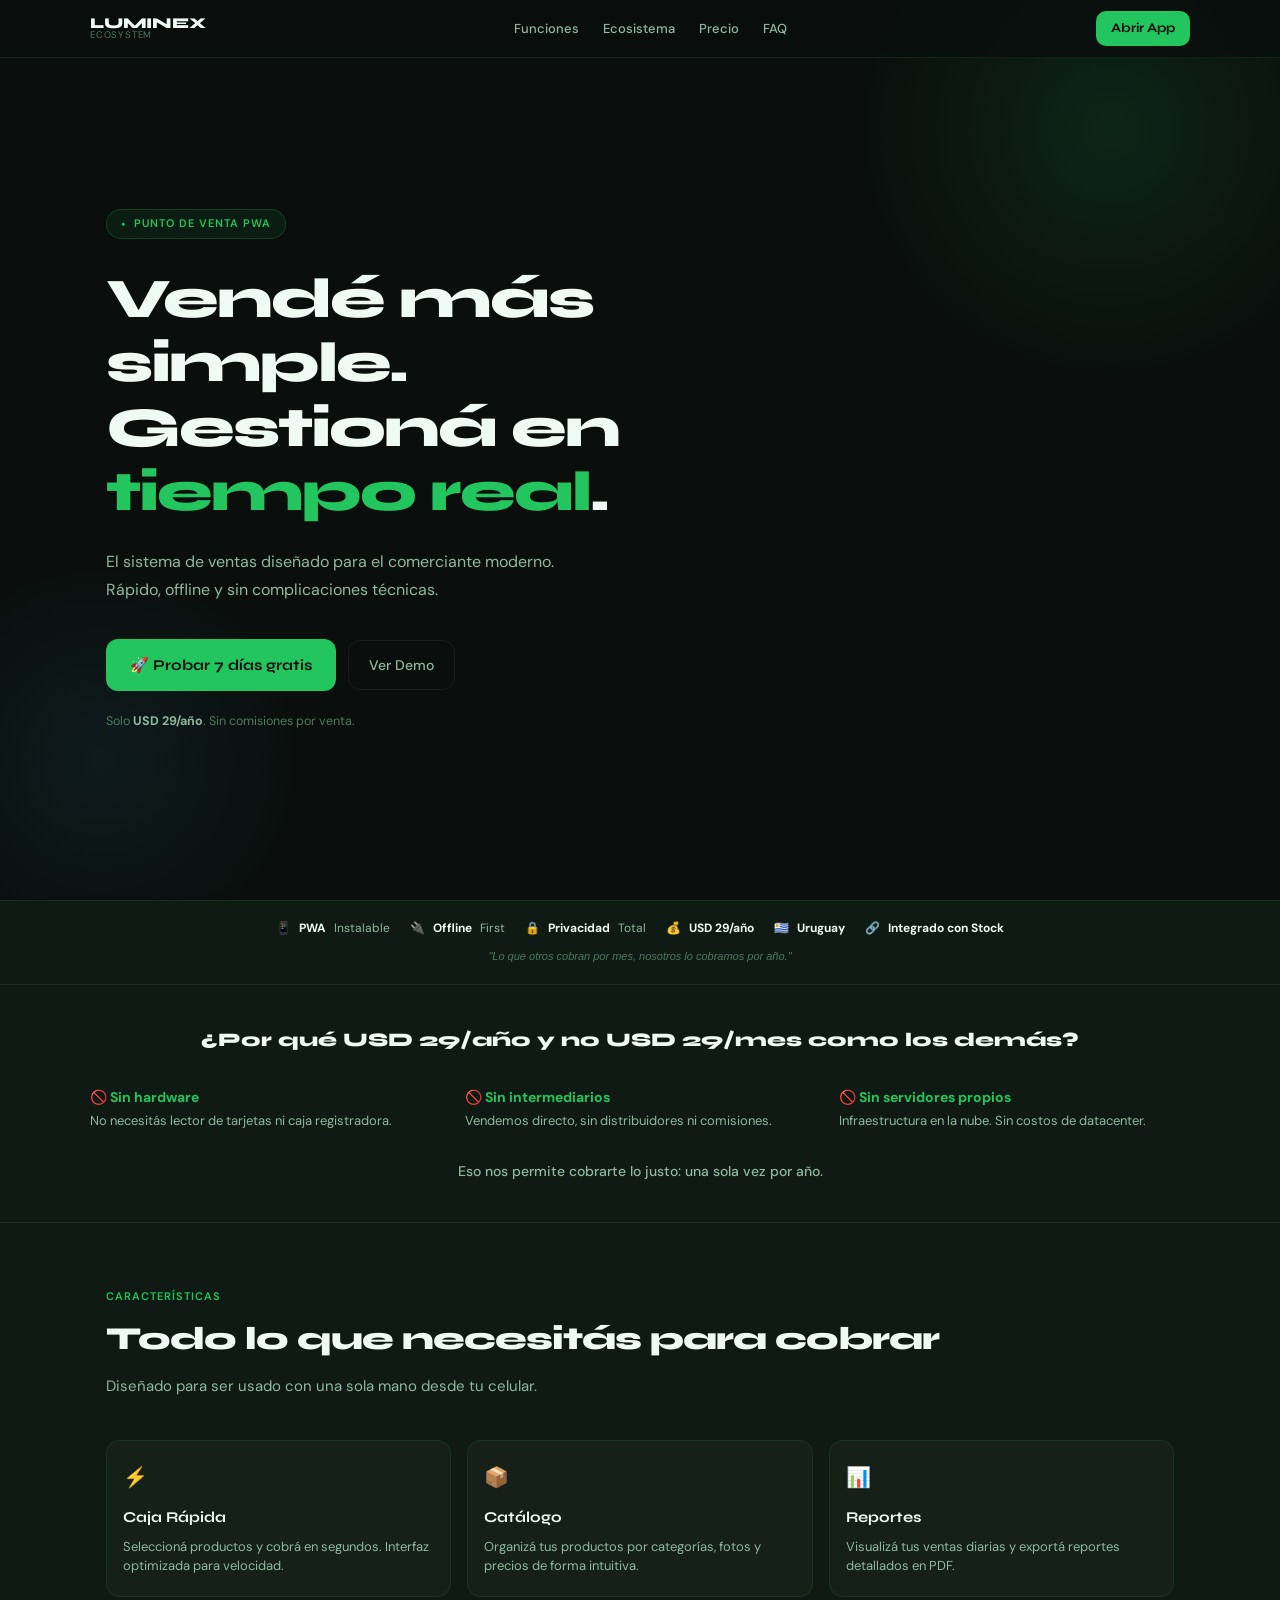
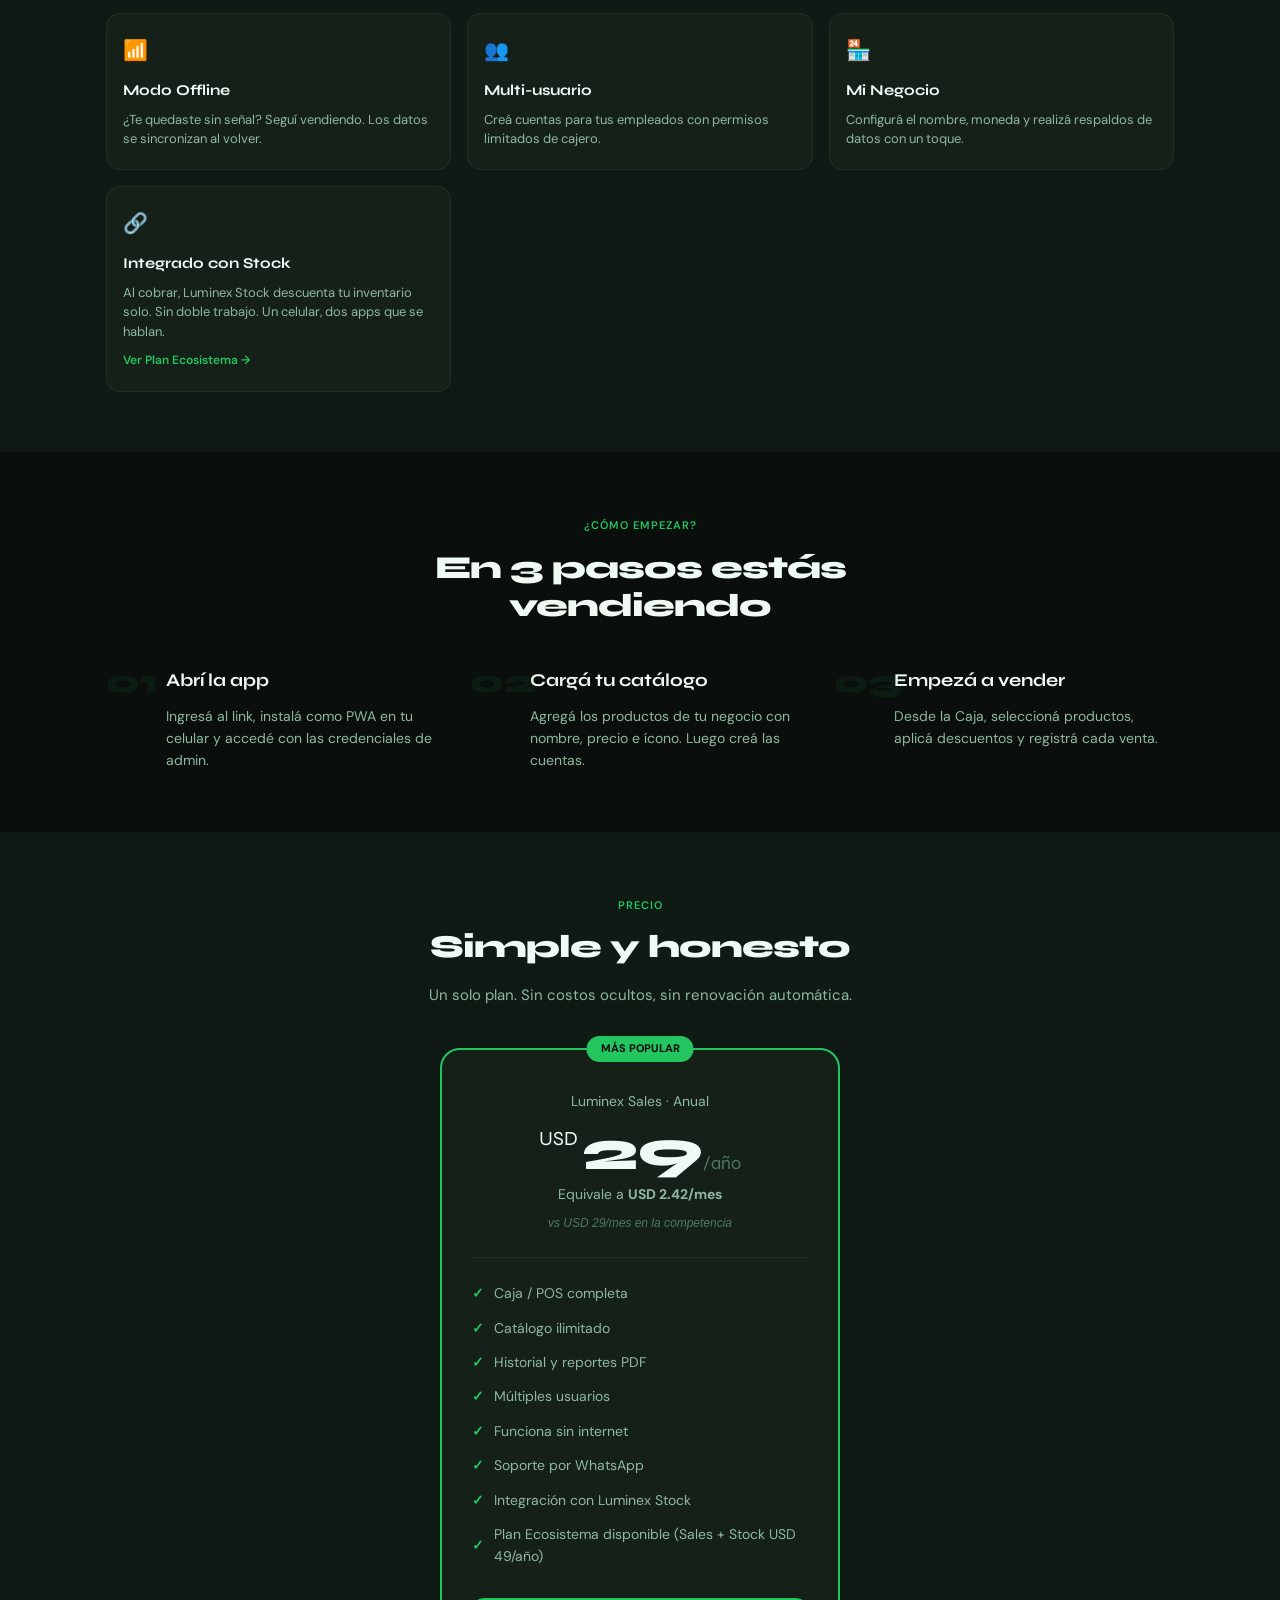
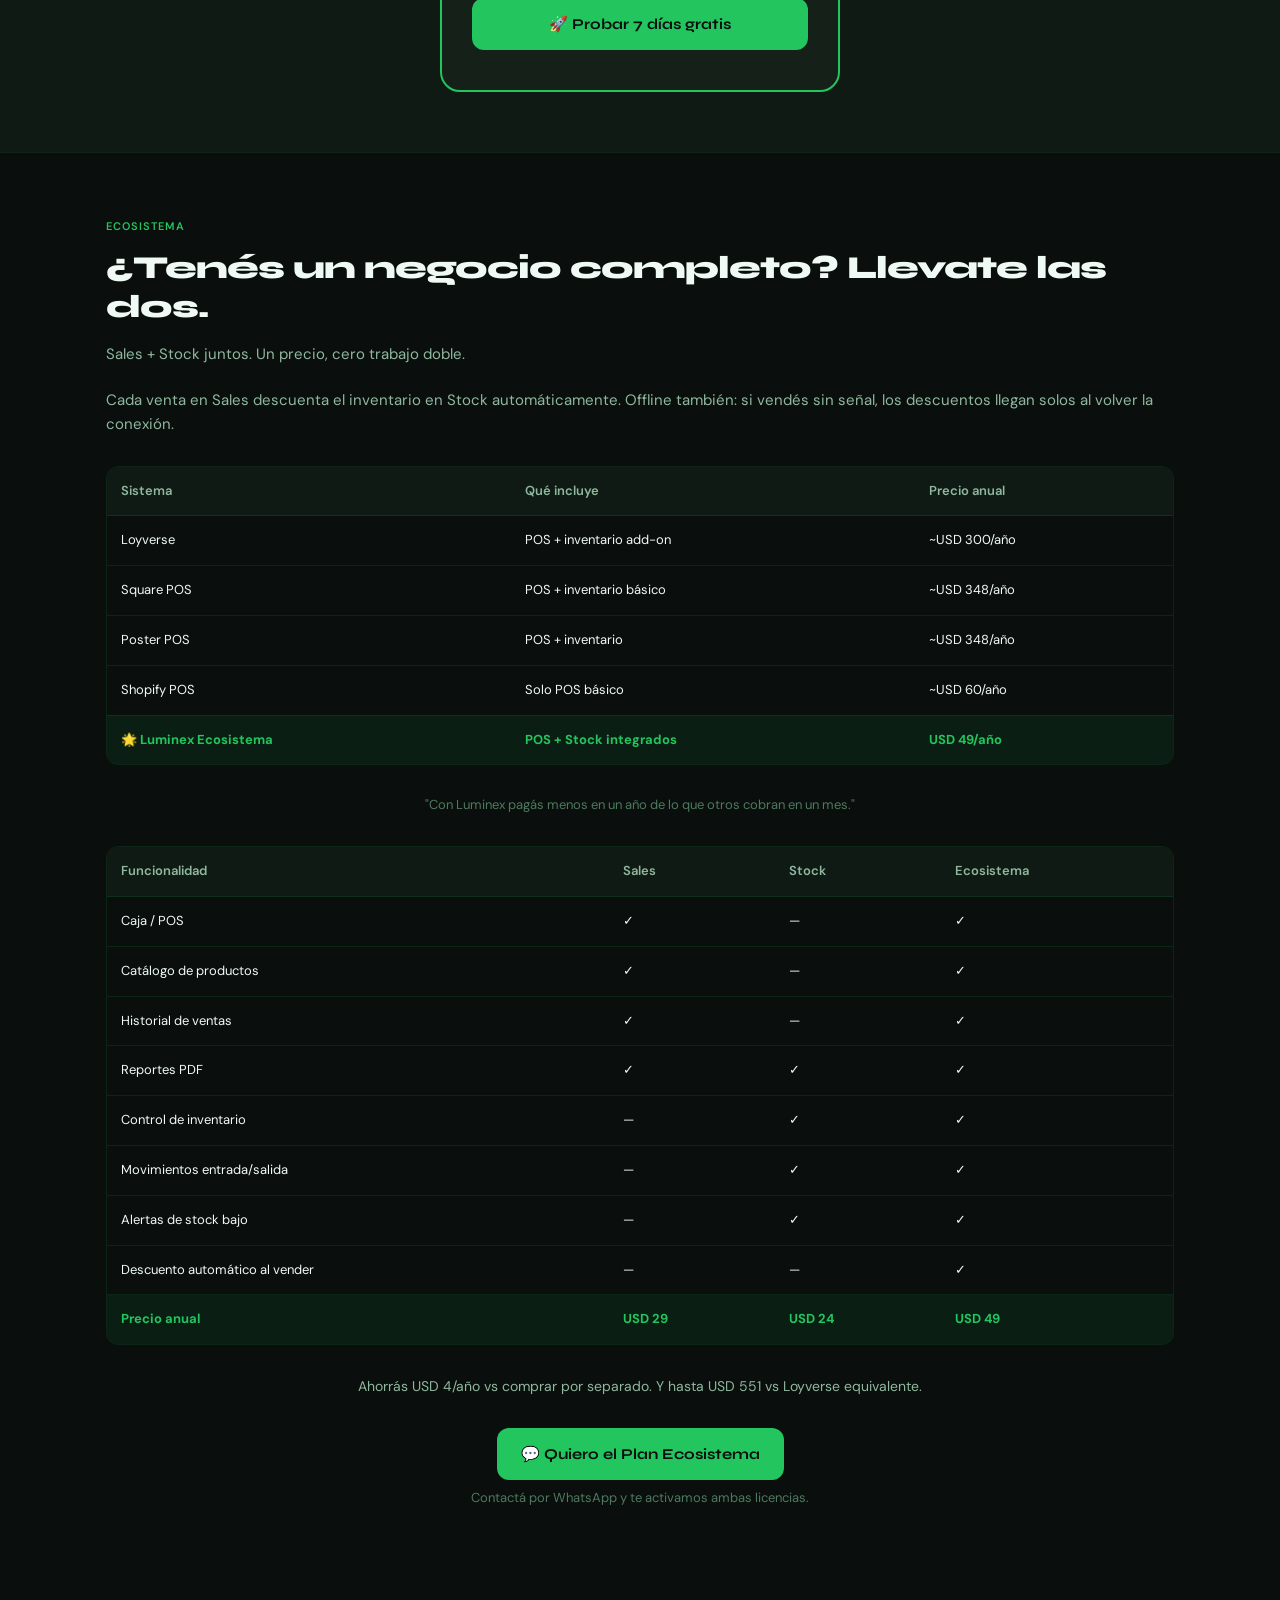
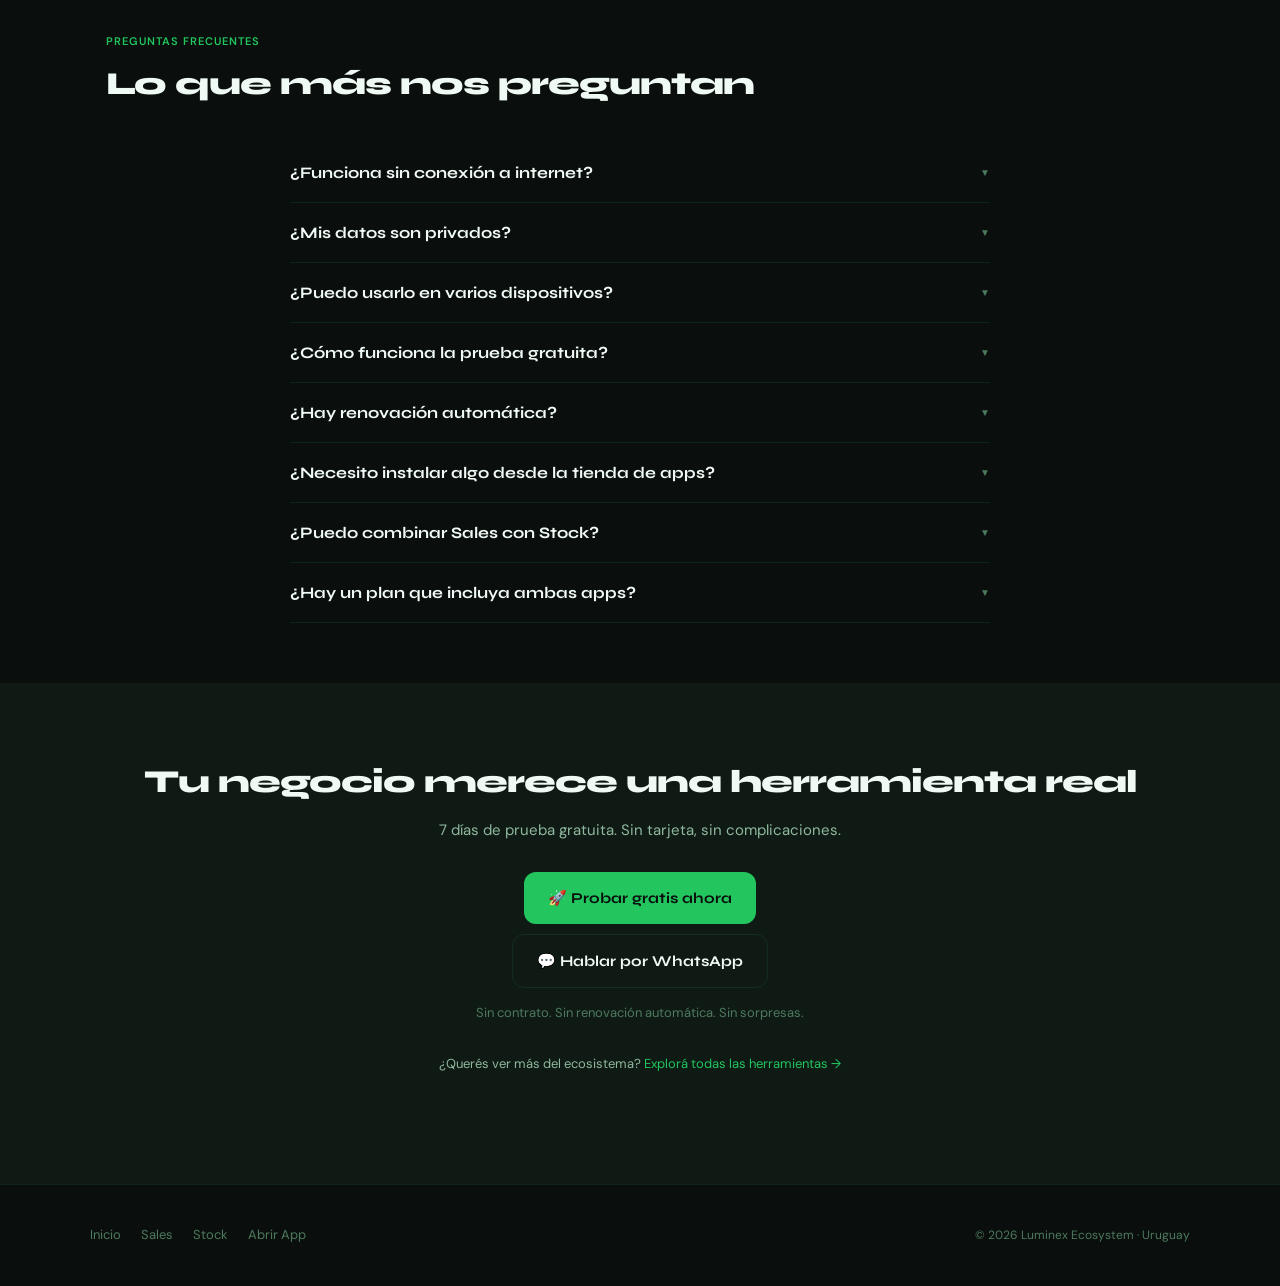
==== commit 010e373e: "feat: ecosistema, comparativa competitiva, FAQ completo, ancla de valor, conversión mobile" ====
--- a/sales/index.html
+++ b/sales/index.html
@@ -224,6 +224,31 @@
     }
     .proof-item strong { color: var(--white); }
 
+    /* ── ACCESSIBLE BAND ── */
+    .accessible-band {
+      background: var(--bg2);
+      padding: 40px 16px;
+      border-bottom: 1px solid var(--border);
+    }
+    .accessible-inner {
+      max-width: 1100px; margin: 0 auto;
+      text-align: center;
+    }
+    .accessible-title {
+      font-family: var(--font-h); font-size: 1.2rem; font-weight: 800; color: var(--white); margin-bottom: 30px;
+    }
+    .accessible-grid {
+      display: grid; grid-template-columns: repeat(3, 1fr); gap: 24px;
+    }
+    .accessible-col { text-align: left; }
+    .accessible-col strong { display: block; color: var(--green); font-size: 14px; margin-bottom: 4px; }
+    .accessible-col p { font-size: 13px; color: var(--text2); line-height: 1.4; }
+    .accessible-footer { margin-top: 30px; font-size: 14px; color: var(--text2); font-weight: 500; }
+    @media (max-width: 768px) {
+      .accessible-grid { grid-template-columns: 1fr; gap: 20px; }
+      .accessible-col { text-align: center; }
+    }
+
     /* ── SECTION ── */
     section { padding: 60px 16px; width: 100%; }
     .section-tag {
@@ -263,378 +288,404 @@
     }
     .feat-card:hover { border-color: rgba(34,197,94,.3); transform: translateY(-3px); }
     .feat-icon { font-size: 20px; margin-bottom: 12px; }
-    .feat-title { font-family: var(--font-h); font-size: 15px; font-weight: 700; color: var(--white); margin-bottom: 8px; }
+    .feat-title { font-family: var(--font-h); font-size: 15px; font-weight: 700; margin-bottom: 8px; color: var(--white); }
     .feat-desc { font-size: 13px; color: var(--text2); line-height: 1.5; }
+    .feat-link { display: inline-block; margin-top: 10px; font-size: 12px; color: var(--green); text-decoration: none; font-weight: 600; }
+
+    /* ── ECOSISTEMA ── */
+    #ecosistema { background: var(--bg); border-top: 1px solid var(--border); }
+    .eco-table-wrap { overflow-x: auto; margin: 30px 0; border-radius: 12px; border: 1px solid var(--border); }
+    table { width: 100%; border-collapse: collapse; min-width: 500px; font-size: 13px; }
+    th, td { padding: 14px; text-align: left; border-bottom: 1px solid var(--border); }
+    th { background: var(--bg2); color: var(--text2); font-weight: 600; }
+    tr:last-child td { border-bottom: none; }
+    .highlight-row { background: var(--green-dim); font-weight: 700; color: var(--green); }
+    .eco-cta-box { text-align: center; margin-top: 30px; }
+    .eco-subtext { font-size: 13px; color: var(--text3); margin-top: 8px; }
 
     /* ── STEPS ── */
-    .steps-grid { display: grid; gap: 20px; grid-template-columns: 1fr; margin-top: 40px; }
-    @media (min-width: 768px) {
-      .steps-grid { grid-template-columns: repeat(3, 1fr); }
-    }
-    .step-card { background: var(--bg2); padding: 24px; border-radius: 20px; border: 1px solid var(--border2); text-align: center; }
-    .step-num { font-family: var(--font-h); font-size: 32px; font-weight: 800; color: var(--green-dim); margin-bottom: 12px; }
-    .step-title { font-family: var(--font-h); font-size: 17px; font-weight: 700; color: var(--white); margin-bottom: 10px; }
-    .step-desc { font-size: 14px; color: var(--text2); }
+    .steps { background: var(--bg); }
+    .steps-grid { display: grid; grid-template-columns: repeat(auto-fit, minmax(280px, 1fr)); gap: 24px; margin-top: 40px; }
+    .step-card { position: relative; padding-left: 60px; }
+    .step-num { position: absolute; left: 0; top: 0; font-family: var(--font-h); font-size: 32px; font-weight: 800; color: var(--green-dim); line-height: 1; }
+    .step-title { font-family: var(--font-h); font-size: 18px; font-weight: 700; margin-bottom: 10px; color: var(--white); }
+    .step-desc { font-size: 14px; color: var(--text2); line-height: 1.6; }
 
     /* ── PRICING ── */
     .pricing { background: var(--bg2); }
     .pricing-card {
-      max-width: 400px; margin: 40px auto 0; width: 95%;
-      background: var(--bg3); border: 2px solid var(--green);
-      border-radius: 24px; padding: 32px 24px; position: relative;
+      max-width: 400px; margin: 40px auto 0; background: var(--bg3); border: 2px solid var(--green);
+      border-radius: 20px; padding: 40px 30px; position: relative; text-align: center;
     }
     .pricing-badge {
       position: absolute; top: -14px; left: 50%; transform: translateX(-50%);
       background: var(--green); color: #0a0f0d; font-size: 11px; font-weight: 800;
-      padding: 4px 12px; border-radius: 20px; text-transform: uppercase;
-    }
-    .pricing-name { font-family: var(--font-h); font-size: 14px; color: var(--text2); margin-bottom: 12px; text-align: center; }
-    .pricing-amount { display: flex; align-items: baseline; justify-content: center; gap: 4px; margin-bottom: 8px; }
-    .pricing-amount .currency { font-size: 18px; font-weight: 700; color: var(--text2); }
-    .pricing-amount .amount { font-family: var(--font-h); font-size: 48px; font-weight: 800; color: var(--white); }
-    .pricing-amount .period { font-size: 16px; color: var(--text3); }
-    .pricing-monthly { text-align: center; font-size: 13px; color: var(--text3); margin-bottom: 24px; }
-    .pricing-divider { height: 1px; background: var(--border); margin-bottom: 24px; }
-    .pricing-features { list-style: none; margin-bottom: 24px; }
-    .pricing-features li { display: flex; align-items: center; gap: 10px; font-size: 14px; color: var(--text2); margin-bottom: 10px; }
+      padding: 4px 14px; border-radius: 20px; text-transform: uppercase;
+    }
+    .pricing-name { font-size: 14px; color: var(--text2); margin-bottom: 10px; }
+    .pricing-amount { font-family: var(--font-h); margin-bottom: 4px; }
+    .pricing-amount .currency { font-size: 20px; vertical-align: top; margin-right: 4px; }
+    .pricing-amount .amount { font-size: 56px; font-weight: 800; line-height: 1; }
+    .pricing-amount .period { font-size: 18px; color: var(--text3); }
+    .pricing-monthly { font-size: 14px; color: var(--text2); margin-bottom: 24px; }
+    .pricing-divider { height: 1px; background: var(--border); margin: 24px 0; }
+    .pricing-features { list-style: none; text-align: left; margin-bottom: 30px; }
+    .pricing-features li { font-size: 14px; color: var(--text2); margin-bottom: 12px; display: flex; align-items: center; gap: 10px; }
     .pricing-features li::before { content: '✓'; color: var(--green); font-weight: 800; }
-    .pricing-trial { text-align: center; font-size: 12px; color: var(--text3); margin-top: 16px; }
 
     /* ── FAQ ── */
-    .faq-list { max-width: 700px; margin: 40px auto 0; display: flex; flex-direction: column; gap: 12px; }
-    .faq-item { background: var(--bg2); border: 1px solid var(--border2); border-radius: 12px; overflow: hidden; }
+    .faq { background: var(--bg); }
+    .faq-list { max-width: 700px; margin: 40px auto 0; }
+    .faq-item { border-bottom: 1px solid var(--border); }
     .faq-q {
-      width: 100%; background: none; border: none; padding: 16px 20px;
-      display: flex; align-items: center; justify-content: space-between;
-      color: var(--white); font-family: var(--font-b); font-size: 14px; font-weight: 600;
+      width: 100%; padding: 20px 0; background: none; border: none;
+      display: flex; justify-content: space-between; align-items: center;
+      color: var(--white); font-family: var(--font-h); font-size: 16px; font-weight: 700;
       text-align: left; cursor: pointer;
     }
-    .faq-q .arrow { font-size: 10px; transition: transform .3s; }
-    .faq-a { display: none; padding: 0 20px 16px; font-size: 13.5px; color: var(--text2); line-height: 1.6; }
-    .faq-item.open .faq-a { display: block; }
+    .faq-q .arrow { font-size: 10px; color: var(--text3); transition: transform .3s; }
+    .faq-a { max-height: 0; overflow: hidden; transition: max-height .3s, padding .3s; color: var(--text2); font-size: 14px; line-height: 1.6; }
     .faq-item.open .faq-q .arrow { transform: rotate(180deg); }
+    .faq-item.open .faq-a { max-height: 200px; padding-bottom: 20px; }
 
     /* ── CTA FINAL ── */
-    .cta-final {
-      text-align: center; padding: 80px 16px;
-      background: radial-gradient(ellipse at 50% 50%, rgba(34,197,94,.06) 0%, transparent 70%);
-    }
-    .cta-final h2 { font-family: var(--font-h); font-size: clamp(24px, 6vw, 36px); margin-bottom: 16px; color: var(--white); }
-    .cta-final p { color: var(--text2); margin-bottom: 32px; font-size: 15px; }
-    .cta-final .btn-primary { margin-bottom: 12px; width: auto; min-width: 200px; justify-content: center; }
-    .cta-final .btn-secondary {
+    .cta-final { background: var(--bg2); text-align: center; padding: 80px 16px; }
+    .cta-final h2 { margin-bottom: 16px; }
+    .cta-final p { color: var(--text2); margin-bottom: 30px; }
+    .btn-secondary {
       display: inline-flex; align-items: center; gap: 8px;
-      color: var(--text2); font-size: 14px; font-weight: 500;
-      padding: 13px 24px; border-radius: 12px; text-decoration: none;
-      border: 1px solid var(--border2); transition: all .2s;
-      margin-bottom: 24px;
-    }
-    .cta-final .btn-secondary:hover { color: var(--white); border-color: var(--border); background: var(--green-dim); }
-    .cta-footer-link { font-size: 13px; color: var(--text3); }
+      background: transparent; color: var(--white); border: 1px solid var(--border);
+      font-family: var(--font-h); font-size: 15px; font-weight: 700;
+      padding: 14px 24px; border-radius: 12px; text-decoration: none; margin-top: 10px;
+    }
+    .cta-footer-link { margin-top: 30px; font-size: 13px; color: var(--text3); }
     .cta-footer-link a { color: var(--green); text-decoration: none; }
 
     /* ── FOOTER ── */
-    footer { background: var(--bg2); border-top: 1px solid var(--border); padding: 28px 20px; text-align: center; }
-    .footer-inner { max-width: 1100px; margin: 0 auto; display: flex; flex-wrap: wrap; align-items: center; justify-content: space-between; gap: 16px; }
-    .footer-links { display: flex; flex-wrap: wrap; gap: 16px; justify-content: center; width: 100%; }
-    @media (min-width: 768px) { .footer-links { width: auto; } }
-    .footer-links a { font-size: 13px; color: var(--text3); text-decoration: none; }
-    .footer-copy { font-size: 12px; color: var(--text3); width: 100%; margin-top: 8px; }
-    @media (min-width: 768px) { .footer-copy { width: auto; margin-top: 0; } }
-
-    /* ── DEMO SECTION ── */
-    .demo-section {
-      display: flex; flex-direction: column; align-items: center; justify-content: center;
-      width: 100%; max-width: 100vw; overflow-x: hidden; padding: 60px 16px; box-sizing: border-box; margin: 0 auto;
-    }
-    .demo-container {
-      display: flex; flex-direction: column; align-items: center; justify-content: center;
-      width: 100%; max-width: 1000px; background: var(--bg2); border-radius: 32px; border: 1px solid var(--border);
-      padding: 40px 16px; position: relative; overflow: hidden; box-sizing: border-box; margin: 40px auto 0;
-    }
-    .demo-phone {
-      max-width: min(360px, 90vw); width: 100%; margin: 0 auto; overflow: hidden;
-      background: #000; border-radius: 32px; border: 2px solid rgba(255,255,255,0.1);
-    }
-
-    .reveal { opacity: 0; transform: translateY(24px); transition: opacity .6s ease, transform .6s ease; }
-    .reveal.visible { opacity: 1; transform: none; }
+    footer { background: var(--bg); padding: 40px 16px; border-top: 1px solid var(--border); }
+    .footer-inner { max-width: 1100px; margin: 0 auto; display: flex; justify-content: space-between; align-items: center; flex-wrap: wrap; gap: 20px; }
+    .footer-links { display: flex; gap: 20px; }
+    .footer-links a { color: var(--text3); text-decoration: none; font-size: 13px; transition: color .2s; }
+    .footer-links a:hover { color: var(--white); }
+    .footer-copy { font-size: 12px; color: var(--text3); }
+
+    /* ── REVEAL ── */
+    .reveal { opacity: 0; transform: translateY(20px); transition: opacity .6s, transform .6s; }
+    .reveal.visible { opacity: 1; transform: translateY(0); }
   </style>
 </head>
 <body>
 
-<nav id="nav">
-  <div class="nav-inner">
-    <a href="/" class="nav-logo">
-      <div class="nav-logo-text">Luminex <span>Ecosystem</span></div>
-    </a>
-    <ul class="nav-links">
-      <li><a href="/">Inicio</a></li>
-      <li><a href="/sales" class="active">Sales</a></li>
-      <li><a href="/stock">Stock</a></li>
-      <li><a href="/ruta-neta">Ruta Neta</a></li>
-    </ul>
-    <a href="/sales/app" class="nav-cta">Abrir app →</a>
-    <button class="nav-ham" id="ham" aria-label="Menú">
-      <span></span><span></span><span></span>
-    </button>
+  <nav id="nav">
+    <div class="nav-inner">
+      <a href="/" class="nav-logo">
+        <div class="nav-logo-text">LUMINEX <span>Ecosystem</span></div>
+      </a>
+      <ul class="nav-links">
+        <li><a href="#features">Funciones</a></li>
+        <li><a href="#ecosistema">Ecosistema</a></li>
+        <li><a href="#pricing">Precio</a></li>
+        <li><a href="#faq">FAQ</a></li>
+      </ul>
+      <div style="display:flex; align-items:center; gap:10px;">
+        <a href="/sales/app" class="nav-cta">Abrir App</a>
+        <button class="nav-ham" id="ham"><span></span><span></span><span></span></button>
+      </div>
+    </div>
+  </nav>
+
+  <div class="nav-mob" id="mob">
+    <a href="#features" onclick="ham.click()">Funciones</a>
+    <a href="#ecosistema" onclick="ham.click()">Ecosistema</a>
+    <a href="#pricing" onclick="ham.click()">Precio</a>
+    <a href="#faq" onclick="ham.click()">FAQ</a>
+    <a href="/sales/app" class="nav-mob-cta">Abrir App</a>
   </div>
-</nav>
-
-<div class="nav-mob" id="mob">
-  <a href="/">← Ecosistema</a>
-  <a href="/sales" class="active">Luminex Sales</a>
-  <a href="/stock">Luminex Stock</a>
-  <a href="/ruta-neta">Ruta Neta</a>
-  <a href="/sales/app" class="nav-mob-cta">Abrir Luminex Sales →</a>
-</div>
-
-<section class="hero">
-  <div class="hero-glow"></div>
-  <div class="hero-glow2"></div>
-  <div class="hero-inner">
-    <div class="hero-tag">🛒 Punto de Venta · Uruguay</div>
-    <h1>Vendé más,<br>sin <span class="g">complicaciones</span><br>ni <span class="b">mensualidades</span></h1>
-    <p class="hero-desc">Sistema de caja completo para tu negocio. Gestioná tu catálogo, registrá ventas, controlá usuarios y generá reportes — todo desde tu celular, sin internet obligatorio.</p>
-    <div class="hero-actions">
-      <a href="/sales/app" class="btn-primary">🚀 Probar 7 días gratis</a>
-      <a href="#demo" class="btn-ghost">Ver demo interactiva ↓</a>
-    </div>
-    <p class="hero-price-note">Sin tarjeta de crédito · <strong>USD 29/año</strong> para continuar · Sin renovación automática</p>
+
+  <section class="hero">
+    <div class="hero-glow"></div>
+    <div class="hero-glow2"></div>
+    <div class="wrap">
+      <div class="hero-inner reveal">
+        <div class="hero-tag">Punto de Venta PWA</div>
+        <h1>Vendé más simple.<br>Gestioná en <span class="g">tiempo real</span>.</h1>
+        <p class="hero-desc">El sistema de ventas diseñado para el comerciante moderno. Rápido, offline y sin complicaciones técnicas.</p>
+        <div class="hero-actions">
+          <a href="/sales/app" class="btn-primary">🚀 Probar 7 días gratis</a>
+          <a href="#demo" class="btn-ghost">Ver Demo</a>
+        </div>
+        <div class="hero-price-note">
+          Solo <strong>USD 29/año</strong>. Sin comisiones por venta.
+        </div>
+      </div>
+    </div>
+  </section>
+
+  <div class="proof-bar">
+    <div class="proof-bar-inner">
+      <div class="proof-item">📱 <strong>PWA</strong> Instalable</div>
+      <div class="proof-item">🔌 <strong>Offline</strong> First</div>
+      <div class="proof-item">🔒 <strong>Privacidad</strong> Total</div>
+      <div class="proof-item">💰 <strong>USD 29/año</strong></div>
+      <div class="proof-item">🇺🇾 <strong>Uruguay</strong></div>
+      <div class="proof-item">🔗 <strong>Integrado con Stock</strong></div>
+    </div>
+    <div style="text-align:center; margin-top:10px; font-size:11px; color:var(--text3); font-style:italic;">
+      "Lo que otros cobran por mes, nosotros lo cobramos por año."
+    </div>
   </div>
-</section>
-
-<div class="proof-bar">
-  <div class="proof-bar-inner">
-    <div class="proof-item"><span>📱</span> <span><strong>PWA instalable</strong></span></div>
-    <div class="proof-item"><span>🔌</span> <span><strong>Sin internet</strong></span></div>
-    <div class="proof-item"><span>🔒</span> <span><strong>Datos privados</strong></span></div>
-    <div class="proof-item"><span>💰</span> <span><strong>USD 29/año</strong></span></div>
+
+  <div class="accessible-band">
+    <div class="accessible-inner reveal">
+      <div class="accessible-title">¿Por qué USD 29/año y no USD 29/mes como los demás?</div>
+      <div class="accessible-grid">
+        <div class="accessible-col">
+          <strong><span style="color:#22c55e">🚫</span> Sin hardware</strong>
+          <p>No necesitás lector de tarjetas ni caja registradora.</p>
+        </div>
+        <div class="accessible-col">
+          <strong><span style="color:#22c55e">🚫</span> Sin intermediarios</strong>
+          <p>Vendemos directo, sin distribuidores ni comisiones.</p>
+        </div>
+        <div class="accessible-col">
+          <strong><span style="color:#22c55e">🚫</span> Sin servidores propios</strong>
+          <p>Infraestructura en la nube. Sin costos de datacenter.</p>
+        </div>
+      </div>
+      <div class="accessible-footer">
+        Eso nos permite cobrarte lo justo: una sola vez por año.
+      </div>
+    </div>
   </div>
-</div>
-
-<section class="demo-section" id="demo">
-  <div class="wrap">
-    <div class="reveal" style="text-align:center;">
-      <div class="section-tag">Demo en vivo</div>
-      <h2 class="section-title">Mirá cómo funciona</h2>
-      <p class="section-sub" style="margin:0 auto;">Probá la interfaz de ventas ahora mismo desde esta simulación.</p>
-    </div>
-    <div class="demo-container reveal">
-      <div class="demo-demo-wrapper" style="width:100%; display: flex; flex-direction: column; align-items: center;">
-        <div class="demo-demo-label" style="margin-bottom:12px; font-size:12px; color:var(--text3);">Demo interactiva — Luminex Sales</div>
-        <div class="demo-phone">
-          <div class="demo-phone-notch"><div class="demo-phone-notch-pill"></div></div>
-          <div class="demo-phone-screen" id="demo-screen-container">
-            <div class="demo-screen active" id="demo-s1">
-              <div class="demo-topbar">
-                <div><div class="demo-topbar-title">🛒 Caja / POS</div></div>
-                <div class="demo-topbar-user"><div class="demo-avatar">A</div></div>
-              </div>
-              <div class="demo-products-grid" id="demo-prod-grid">
-                <div class="demo-prod-card" id="demo-p1"><div class="demo-prod-emoji">☕</div><div class="demo-prod-name">Café</div><div class="demo-prod-price">$85</div></div>
-                <div class="demo-prod-card" id="demo-p2"><div class="demo-prod-emoji">🥐</div><div class="demo-prod-name">Medialuna</div><div class="demo-prod-price">$45</div></div>
-                <div class="demo-prod-card" id="demo-p3"><div class="demo-prod-emoji">🥤</div><div class="demo-prod-name">Jugo</div><div class="demo-prod-price">$95</div></div>
-              </div>
-              <div class="demo-cart-bar">
-                <div class="demo-cart-items" id="demo-cart-items"></div>
-                <div class="demo-cart-total"><span class="demo-cart-total-label">Total a cobrar:</span><span class="demo-cart-total-amount" id="demo-cart-total">$0</span></div>
-                <button class="demo-btn-cobrar" id="demo-btn-cobrar">COBRAR AHORA</button>
-              </div>
-            </div>
-            <div class="demo-screen" id="demo-s2">
-              <div class="demo-confirm-screen">
-                <div class="demo-confirm-icon">✓</div>
-                <div class="demo-confirm-title">¡Venta Exitosa!</div>
-                <div class="demo-confirm-amount">$225</div>
-                <div class="demo-confirm-detail">
-                  <div class="demo-confirm-row"><span>Metodo:</span><strong>Efectivo</strong></div>
-                  <div class="demo-confirm-row"><span>Fecha:</span><strong>Hoy, 14:20</strong></div>
-                </div>
-              </div>
-            </div>
-            <div class="demo-screen" id="demo-s3">
-              <div class="demo-topbar"><div class="demo-topbar-title">📋 Historial</div></div>
-              <div class="demo-hist-list">
-                <div class="demo-hist-item hist-new">
-                  <div><div class="demo-hist-items-text">☕ Café, 🥐 Medialuna, 🥤 Jugo</div><div class="demo-hist-time">Hace 1 min</div></div>
-                  <div class="demo-hist-amount">$225</div>
-                </div>
-              </div>
-            </div>
-            <div class="demo-screen" id="demo-s4">
-              <div class="demo-topbar"><div class="demo-topbar-title">📊 Reportes</div></div>
-              <div class="demo-report-content">
-                <div class="demo-report-stats">
-                  <div class="demo-stat-box"><div class="demo-stat-val" id="demo-r-ventas">0</div><div class="demo-stat-lbl">VENTAS</div></div>
-                  <div class="demo-stat-box"><div class="demo-stat-val" id="demo-r-total">$0</div><div class="demo-stat-lbl">TOTAL</div></div>
-                </div>
-              </div>
-            </div>
-            <div class="demo-progress-bar">
-              <div class="demo-progress-dot active" id="demo-d0"></div>
-              <div class="demo-progress-dot" id="demo-d1"></div>
-              <div class="demo-progress-dot" id="demo-d2"></div>
-              <div class="demo-progress-dot" id="demo-d3"></div>
-            </div>
-          </div>
-        </div>
-        <div class="demo-step-label" id="demo-step-label">Iniciando simulación...</div>
-      </div>
-      <script src="/sales/demo-sales.js"></script>
-    </div>
-  </div>
-</section>
-
-<section class="features" id="features">
-  <div class="wrap">
-    <div class="reveal">
-      <div class="section-tag">Funcionalidades</div>
-      <h2 class="section-title">Todo lo que necesitás<br>en una sola app</h2>
-      <p class="section-sub">Sin módulos de pago extra, sin sorpresas. Luminex Sales incluye todo desde el primer día.</p>
-    </div>
-    <div class="features-grid reveal">
-      <div class="feat-card"><div class="feat-icon">🛒</div><div class="feat-title">Caja / POS</div><div class="feat-desc">Agregá productos al carrito con un toque, aplicá descuentos y registrá el cobro en segundos.</div></div>
-      <div class="feat-card"><div class="feat-icon">🏷</div><div class="feat-title">Catálogo</div><div class="feat-desc">Creá tu catálogo con nombre, precio, ícono y control de stock automáticamente.</div></div>
-      <div class="feat-card"><div class="feat-icon">📋</div><div class="feat-title">Historial</div><div class="feat-desc">Revisá todas las ventas registradas con detalle de productos, montos y usuario.</div></div>
-      <div class="feat-card"><div class="feat-icon">📊</div><div class="feat-title">Reportes</div><div class="feat-desc">Generá reportes de ventas con el nombre y logo de tu negocio en PDF.</div></div>
-      <div class="feat-card"><div class="feat-icon">👥</div><div class="feat-title">Usuarios</div><div class="feat-desc">Creá cuentas para cada cajero con roles de Admin o Cajero.</div></div>
-      <div class="feat-card"><div class="feat-icon">🏪</div><div class="feat-title">Mi Negocio</div><div class="feat-desc">Configurá el nombre, moneda y realizá respaldos de datos con un toque.</div></div>
-    </div>
-  </div>
-</section>
-
-<section class="steps">
-  <div class="wrap">
-    <div class="reveal" style="text-align:center;">
-      <div class="section-tag">¿Cómo empezar?</div>
-      <h2 class="section-title">En 3 pasos estás<br>vendiendo</h2>
-    </div>
-    <div class="steps-grid reveal">
-      <div class="step-card">
-        <div class="step-num">01</div>
-        <div class="step-title">Abrí la app</div>
-        <div class="step-desc">Ingresá al link, instalá como PWA en tu celular y accedé con las credenciales de admin.</div>
-      </div>
-      <div class="step-card">
-        <div class="step-num">02</div>
-        <div class="step-title">Cargá tu catálogo</div>
-        <div class="step-desc">Agregá los productos de tu negocio con nombre, precio e ícono. Luego creá las cuentas.</div>
-      </div>
-      <div class="step-card">
-        <div class="step-num">03</div>
-        <div class="step-title">Empezá a vender</div>
-        <div class="step-desc">Desde la Caja, seleccioná productos, aplicá descuentos y registrá cada venta.</div>
-      </div>
-    </div>
-  </div>
-</section>
-
-<section class="pricing" id="pricing">
-  <div class="wrap">
-    <div class="reveal" style="text-align:center;">
-      <div class="section-tag">Precio</div>
-      <h2 class="section-title">Simple y honesto</h2>
-      <p class="section-sub" style="margin:0 auto;">Un solo plan. Sin costos ocultos, sin renovación automática.</p>
-    </div>
-    <div class="pricing-card reveal">
-      <div class="pricing-badge">Más popular</div>
-      <div class="pricing-name">Luminex Sales · Anual</div>
-      <div class="pricing-amount"><span class="currency">USD</span><span class="amount">29</span><span class="period">/año</span></div>
-      <div class="pricing-monthly">Equivale a <strong>USD 2.42/mes</strong></div>
-      <div class="pricing-divider"></div>
-      <ul class="pricing-features">
-        <li>Caja / POS completa</li>
-        <li>Catálogo ilimitado</li>
-        <li>Historial y reportes PDF</li>
-        <li>Múltiples usuarios</li>
-        <li>Funciona sin internet</li>
-        <li>Soporte por WhatsApp</li>
-      </ul>
-      <a href="/sales/app" class="btn-primary" style="width:100%;justify-content:center;">🚀 Probar 7 días gratis</a>
-    </div>
-  </div>
-</section>
-
-<section id="faq">
-  <div class="wrap">
-    <div class="reveal">
-      <div class="section-tag">Preguntas frecuentes</div>
-      <h2 class="section-title">Lo que más nos preguntan</h2>
-    </div>
-    <div class="faq-list reveal">
-      <div class="faq-item">
-        <button class="faq-q" onclick="toggleFaq(this)">¿Funciona sin conexión a internet? <span class="arrow">▼</span></button>
-        <div class="faq-a">Sí. Luminex Sales es una PWA que almacena todos los datos en tu dispositivo. Podés registrar ventas aunque no tengas señal. La conexión solo se usa para la activación de licencia y sincronización opcional.</div>
-      </div>
-      <div class="faq-item">
-        <button class="faq-q" onclick="toggleFaq(this)">¿Mis datos son privados? <span class="arrow">▼</span></button>
-        <div class="faq-a">Completamente. Los datos se guardan en el almacenamiento local de tu dispositivo. El desarrollador no tiene acceso a los datos de tu negocio. Vos sos el único dueño.</div>
-      </div>
-      <div class="faq-item">
-        <button class="faq-q" onclick="toggleFaq(this)">¿Puedo usarlo en varios dispositivos? <span class="arrow">▼</span></button>
-        <div class="faq-a">Cada licencia está vinculada a un dispositivo/navegador. Si necesitás acceso desde otro dispositivo, podés exportar e importar el respaldo de datos.</div>
-      </div>
-      <div class="faq-item">
-        <button class="faq-q" onclick="toggleFaq(this)">¿Cómo funciona la prueba gratuita? <span class="arrow">▼</span></button>
-        <div class="faq-a">Al crear tu usuario, tenés 7 días de acceso completo sin limitaciones y sin necesidad de tarjeta de crédito. Al vencer el período, podés activar una clave anual.</div>
-      </div>
-      <div class="faq-item">
-        <button class="faq-q" onclick="toggleFaq(this)">¿Hay renovación automática? <span class="arrow">▼</span></button>
-        <div class="faq-a">No. La licencia es anual y vos decidís si renovarla. No se cobra nada automáticamente.</div>
-      </div>
-      <div class="faq-item">
-        <button class="faq-q" onclick="toggleFaq(this)">¿Necesito instalar algo desde la tienda de apps? <span class="arrow">▼</span></button>
-        <div class="faq-a">No. Luminex Sales es una PWA (Progressive Web App). Accedés desde el navegador y podés instalarla en la pantalla de inicio de tu celular como si fuera una app nativa, sin pasar por Google Play ni App Store.</div>
-      </div>
-      <div class="faq-item">
-        <button class="faq-q" onclick="toggleFaq(this)">¿Puedo combinar Sales con Stock? <span class="arrow">▼</span></button>
-        <div class="faq-a">Sí. Luminex Sales y Luminex Stock son parte del mismo ecosistema. Sales descuenta el stock automáticamente al registrar ventas, y Stock te permite llevar un control más detallado de movimientos y alertas.</div>
-      </div>
-    </div>
-  </div>
-</section>
-
-<section class="cta-final">
-  <div class="wrap">
-    <div class="reveal">
-      <h2>Tu negocio merece una herramienta real</h2>
-      <p>7 días de prueba gratuita. Sin tarjeta, sin complicaciones.</p>
-      <a href="/sales/app" class="btn-primary">🚀 Probar gratis ahora</a><br>
-      <a href="https://wa.me/59899999999" class="btn-secondary">💬 Hablar por WhatsApp</a>
-      <p class="cta-footer-link">¿Querés ver más del ecosistema? <a href="/">Explorá todas las herramientas →</a></p>
-    </div>
-  </div>
-</section>
-
-<footer>
-  <div class="footer-inner">
-    <div class="footer-links">
-      <a href="/">Inicio</a>
-      <a href="/sales">Sales</a>
-      <a href="/stock">Stock</a>
-      <a href="/sales/app">Abrir App</a>
-    </div>
-    <div class="footer-copy">© 2026 Luminex Ecosystem · Uruguay</div>
-  </div>
-</footer>
-
-<script>
-  const nav = document.getElementById('nav');
-  window.addEventListener('scroll', () => nav.classList.toggle('scrolled', scrollY > 10));
-  const ham = document.getElementById('ham');
-  const mob = document.getElementById('mob');
-  ham.addEventListener('click', () => { ham.classList.toggle('open'); mob.classList.toggle('open'); });
-  function toggleFaq(btn) {
-    const item = btn.closest('.faq-item');
-    const isOpen = item.classList.contains('open');
-    document.querySelectorAll('.faq-item').forEach(i => i.classList.remove('open'));
-    if (!isOpen) item.classList.add('open');
-  }
-  const observer = new IntersectionObserver(entries => {
-    entries.forEach(e => { if (e.isIntersecting) e.target.classList.add('visible'); });
-  }, { threshold: 0.1 });
-  document.querySelectorAll('.reveal').forEach(el => observer.observe(el));
-</script>
+
+  <section class="features" id="features">
+    <div class="wrap">
+      <div class="reveal">
+        <div class="section-tag">Características</div>
+        <h2>Todo lo que necesitás para cobrar</h2>
+        <p class="section-sub">Diseñado para ser usado con una sola mano desde tu celular.</p>
+      </div>
+      <div class="features-grid reveal">
+        <div class="feat-card"><div class="feat-icon">⚡</div><div class="feat-title">Caja Rápida</div><div class="feat-desc">Seleccioná productos y cobrá en segundos. Interfaz optimizada para velocidad.</div></div>
+        <div class="feat-card"><div class="feat-icon">📦</div><div class="feat-title">Catálogo</div><div class="feat-desc">Organizá tus productos por categorías, fotos y precios de forma intuitiva.</div></div>
+        <div class="feat-card"><div class="feat-icon">📊</div><div class="feat-title">Reportes</div><div class="feat-desc">Visualizá tus ventas diarias y exportá reportes detallados en PDF.</div></div>
+        <div class="feat-card"><div class="feat-icon">📶</div><div class="feat-title">Modo Offline</div><div class="feat-desc">¿Te quedaste sin señal? Seguí vendiendo. Los datos se sincronizan al volver.</div></div>
+        <div class="feat-card"><div class="feat-icon">👥</div><div class="feat-title">Multi-usuario</div><div class="feat-desc">Creá cuentas para tus empleados con permisos limitados de cajero.</div></div>
+        <div class="feat-card"><div class="feat-icon">🏪</div><div class="feat-title">Mi Negocio</div><div class="feat-desc">Configurá el nombre, moneda y realizá respaldos de datos con un toque.</div></div>
+        <div class="feat-card">
+          <div class="feat-icon">🔗</div>
+          <div class="feat-title">Integrado con Stock</div>
+          <div class="feat-desc">Al cobrar, Luminex Stock descuenta tu inventario solo. Sin doble trabajo. Un celular, dos apps que se hablan.</div>
+          <a href="#ecosistema" class="feat-link">Ver Plan Ecosistema →</a>
+        </div>
+      </div>
+    </div>
+  </section>
+
+  <section class="steps">
+    <div class="wrap">
+      <div class="reveal" style="text-align:center;">
+        <div class="section-tag">¿Cómo empezar?</div>
+        <h2 class="section-title">En 3 pasos estás<br>vendiendo</h2>
+      </div>
+      <div class="steps-grid reveal">
+        <div class="step-card">
+          <div class="step-num">01</div>
+          <div class="step-title">Abrí la app</div>
+          <div class="step-desc">Ingresá al link, instalá como PWA en tu celular y accedé con las credenciales de admin.</div>
+        </div>
+        <div class="step-card">
+          <div class="step-num">02</div>
+          <div class="step-title">Cargá tu catálogo</div>
+          <div class="step-desc">Agregá los productos de tu negocio con nombre, precio e ícono. Luego creá las cuentas.</div>
+        </div>
+        <div class="step-card">
+          <div class="step-num">03</div>
+          <div class="step-title">Empezá a vender</div>
+          <div class="step-desc">Desde la Caja, seleccioná productos, aplicá descuentos y registrá cada venta.</div>
+        </div>
+      </div>
+    </div>
+  </section>
+
+  <section class="pricing" id="pricing">
+    <div class="wrap">
+      <div class="reveal" style="text-align:center;">
+        <div class="section-tag">Precio</div>
+        <h2 class="section-title">Simple y honesto</h2>
+        <p class="section-sub" style="margin:0 auto;">Un solo plan. Sin costos ocultos, sin renovación automática.</p>
+      </div>
+      <div class="pricing-card reveal">
+        <div class="pricing-badge">Más popular</div>
+        <div class="pricing-name">Luminex Sales · Anual</div>
+        <div class="pricing-amount"><span class="currency">USD</span><span class="amount">29</span><span class="period">/año</span></div>
+        <div class="pricing-monthly">Equivale a <strong>USD 2.42/mes</strong></div>
+        <div style="font-size:12px; color:var(--text3); margin-top:-15px; margin-bottom:15px; font-style:italic;">vs USD 29/mes en la competencia</div>
+        <div class="pricing-divider"></div>
+        <ul class="pricing-features">
+          <li>Caja / POS completa</li>
+          <li>Catálogo ilimitado</li>
+          <li>Historial y reportes PDF</li>
+          <li>Múltiples usuarios</li>
+          <li>Funciona sin internet</li>
+          <li>Soporte por WhatsApp</li>
+          <li>Integración con Luminex Stock</li>
+          <li>Plan Ecosistema disponible (Sales + Stock USD 49/año)</li>
+        </ul>
+        <a href="/sales/app" class="btn-primary" style="width:100%;justify-content:center;">🚀 Probar 7 días gratis</a>
+      </div>
+    </div>
+  </section>
+
+  <section id="ecosistema">
+    <div class="wrap reveal">
+      <div class="section-tag">Ecosistema</div>
+      <h2>¿Tenés un negocio completo? Llevate las dos.</h2>
+      <p class="section-sub">Sales + Stock juntos. Un precio, cero trabajo doble.</p>
+      <p style="margin-top:20px; color:var(--text2);">
+        Cada venta en Sales descuenta el inventario en Stock automáticamente. Offline también: si vendés sin señal, los descuentos llegan solos al volver la conexión.
+      </p>
+
+      <div class="eco-table-wrap">
+        <table>
+          <thead>
+            <tr>
+              <th>Sistema</th>
+              <th>Qué incluye</th>
+              <th>Precio anual</th>
+            </tr>
+          </thead>
+          <tbody>
+            <tr><td>Loyverse</td><td>POS + inventario add-on</td><td>~USD 300/año</td></tr>
+            <tr><td>Square POS</td><td>POS + inventario básico</td><td>~USD 348/año</td></tr>
+            <tr><td>Poster POS</td><td>POS + inventario</td><td>~USD 348/año</td></tr>
+            <tr><td>Shopify POS</td><td>Solo POS básico</td><td>~USD 60/año</td></tr>
+            <tr class="highlight-row"><td>🌟 Luminex Ecosistema</td><td>POS + Stock integrados</td><td>USD 49/año</td></tr>
+          </tbody>
+        </table>
+      </div>
+      <p class="eco-subtext" style="text-align:center;">"Con Luminex pagás menos en un año de lo que otros cobran en un mes."</p>
+
+      <div class="eco-table-wrap">
+        <table>
+          <thead>
+            <tr>
+              <th>Funcionalidad</th>
+              <th>Sales</th>
+              <th>Stock</th>
+              <th>Ecosistema</th>
+            </tr>
+          </thead>
+          <tbody>
+            <tr><td>Caja / POS</td><td>✓</td><td>—</td><td>✓</td></tr>
+            <tr><td>Catálogo de productos</td><td>✓</td><td>—</td><td>✓</td></tr>
+            <tr><td>Historial de ventas</td><td>✓</td><td>—</td><td>✓</td></tr>
+            <tr><td>Reportes PDF</td><td>✓</td><td>✓</td><td>✓</td></tr>
+            <tr><td>Control de inventario</td><td>—</td><td>✓</td><td>✓</td></tr>
+            <tr><td>Movimientos entrada/salida</td><td>—</td><td>✓</td><td>✓</td></tr>
+            <tr><td>Alertas de stock bajo</td><td>—</td><td>✓</td><td>✓</td></tr>
+            <tr><td>Descuento automático al vender</td><td>—</td><td>—</td><td>✓</td></tr>
+            <tr class="highlight-row"><td>Precio anual</td><td>USD 29</td><td>USD 24</td><td>USD 49</td></tr>
+          </tbody>
+        </table>
+      </div>
+      <p style="text-align:center; font-size:14px; color:var(--text2); margin-top:10px;">
+        Ahorrás USD 4/año vs comprar por separado. Y hasta USD 551 vs Loyverse equivalente.
+      </p>
+
+      <div class="eco-cta-box">
+        <a href="https://wa.me/59899999999" class="btn-primary">💬 Quiero el Plan Ecosistema</a>
+        <p class="eco-subtext">Contactá por WhatsApp y te activamos ambas licencias.</p>
+      </div>
+    </div>
+  </section>
+
+  <section id="faq">
+    <div class="wrap">
+      <div class="reveal">
+        <div class="section-tag">Preguntas frecuentes</div>
+        <h2 class="section-title">Lo que más nos preguntan</h2>
+      </div>
+      <div class="faq-list reveal">
+        <div class="faq-item">
+          <button class="faq-q" onclick="toggleFaq(this)">¿Funciona sin conexión a internet? <span class="arrow">▼</span></button>
+          <div class="faq-a">Sí. Luminex Sales es una PWA que almacena todos los datos en tu dispositivo. Podés registrar ventas aunque no tengas señal. La conexión solo se usa para la activación de licencia y sincronización opcional.</div>
+        </div>
+        <div class="faq-item">
+          <button class="faq-q" onclick="toggleFaq(this)">¿Mis datos son privados? <span class="arrow">▼</span></button>
+          <div class="faq-a">Completamente. Los datos se guardan en el almacenamiento local de tu dispositivo. El desarrollador no tiene acceso a los datos de tu negocio. Vos sos el único dueño.</div>
+        </div>
+        <div class="faq-item">
+          <button class="faq-q" onclick="toggleFaq(this)">¿Puedo usarlo en varios dispositivos? <span class="arrow">▼</span></button>
+          <div class="faq-a">Cada licencia está vinculada a un dispositivo/navegador. Si necesitás acceso desde otro dispositivo, podés exportar e importar el respaldo de datos.</div>
+        </div>
+        <div class="faq-item">
+          <button class="faq-q" onclick="toggleFaq(this)">¿Cómo funciona la prueba gratuita? <span class="arrow">▼</span></button>
+          <div class="faq-a">Al crear tu usuario, tenés 7 días de acceso completo sin limitaciones y sin necesidad de tarjeta de crédito. Al vencer el período, podés activar una clave anual.</div>
+        </div>
+        <div class="faq-item">
+          <button class="faq-q" onclick="toggleFaq(this)">¿Hay renovación automática? <span class="arrow">▼</span></button>
+          <div class="faq-a">No. La licencia es anual y vos decidís si renovarla. No se cobra nada automáticamente.</div>
+        </div>
+        <div class="faq-item">
+          <button class="faq-q" onclick="toggleFaq(this)">¿Necesito instalar algo desde la tienda de apps? <span class="arrow">▼</span></button>
+          <div class="faq-a">No. Luminex Sales es una PWA (Progressive Web App). Accedés desde el navegador y podés instalarla en la pantalla de inicio de tu celular como si fuera una app nativa, sin pasar por Google Play ni App Store.</div>
+        </div>
+        <div class="faq-item">
+          <button class="faq-q" onclick="toggleFaq(this)">¿Puedo combinar Sales con Stock? <span class="arrow">▼</span></button>
+          <div class="faq-a">Sí. Cada venta en Sales descuenta el inventario en Stock automáticamente y en tiempo real. Si vendés sin conexión, los descuentos se sincronizan solos al volver la señal.</div>
+        </div>
+        <div class="faq-item">
+          <button class="faq-q" onclick="toggleFaq(this)">¿Hay un plan que incluya ambas apps? <span class="arrow">▼</span></button>
+          <div class="faq-a">Sí. El Plan Ecosistema incluye Sales y Stock integrados por USD 49/año, en lugar de USD 53 por separado. Contactá por WhatsApp para activarlo.</div>
+        </div>
+      </div>
+    </div>
+  </section>
+
+  <section class="cta-final">
+    <div class="wrap">
+      <div class="reveal">
+        <h2>Tu negocio merece una herramienta real</h2>
+        <p>7 días de prueba gratuita. Sin tarjeta, sin complicaciones.</p>
+        <a href="/sales/app" class="btn-primary">🚀 Probar gratis ahora</a><br>
+        <a href="https://wa.me/59899999999" class="btn-secondary">💬 Hablar por WhatsApp</a>
+        <div style="margin-top:15px; font-size:13px; color:var(--text3);">
+          Sin contrato. Sin renovación automática. Sin sorpresas.
+        </div>
+        <p class="cta-footer-link">¿Querés ver más del ecosistema? <a href="/">Explorá todas las herramientas →</a></p>
+      </div>
+    </div>
+  </section>
+
+  <footer>
+    <div class="footer-inner">
+      <div class="footer-links">
+        <a href="/">Inicio</a>
+        <a href="/sales">Sales</a>
+        <a href="/stock">Stock</a>
+        <a href="/sales/app">Abrir App</a>
+      </div>
+      <div class="footer-copy">© 2026 Luminex Ecosystem · Uruguay</div>
+    </div>
+  </footer>
+
+  <script>
+    const nav = document.getElementById('nav');
+    window.addEventListener('scroll', () => nav.classList.toggle('scrolled', scrollY > 10));
+    const ham = document.getElementById('ham');
+    const mob = document.getElementById('mob');
+    ham.addEventListener('click', () => { ham.classList.toggle('open'); mob.classList.toggle('open'); });
+    function toggleFaq(btn) {
+      const item = btn.closest('.faq-item');
+      const isOpen = item.classList.contains('open');
+      document.querySelectorAll('.faq-item').forEach(i => i.classList.remove('open'));
+      if (!isOpen) item.classList.add('open');
+    }
+    const observer = new IntersectionObserver(entries => {
+      entries.forEach(e => { if (e.isIntersecting) e.target.classList.add('visible'); });
+    }, { threshold: 0.1 });
+    document.querySelectorAll('.reveal').forEach(el => observer.observe(el));
+  </script>
 </body>
 </html>
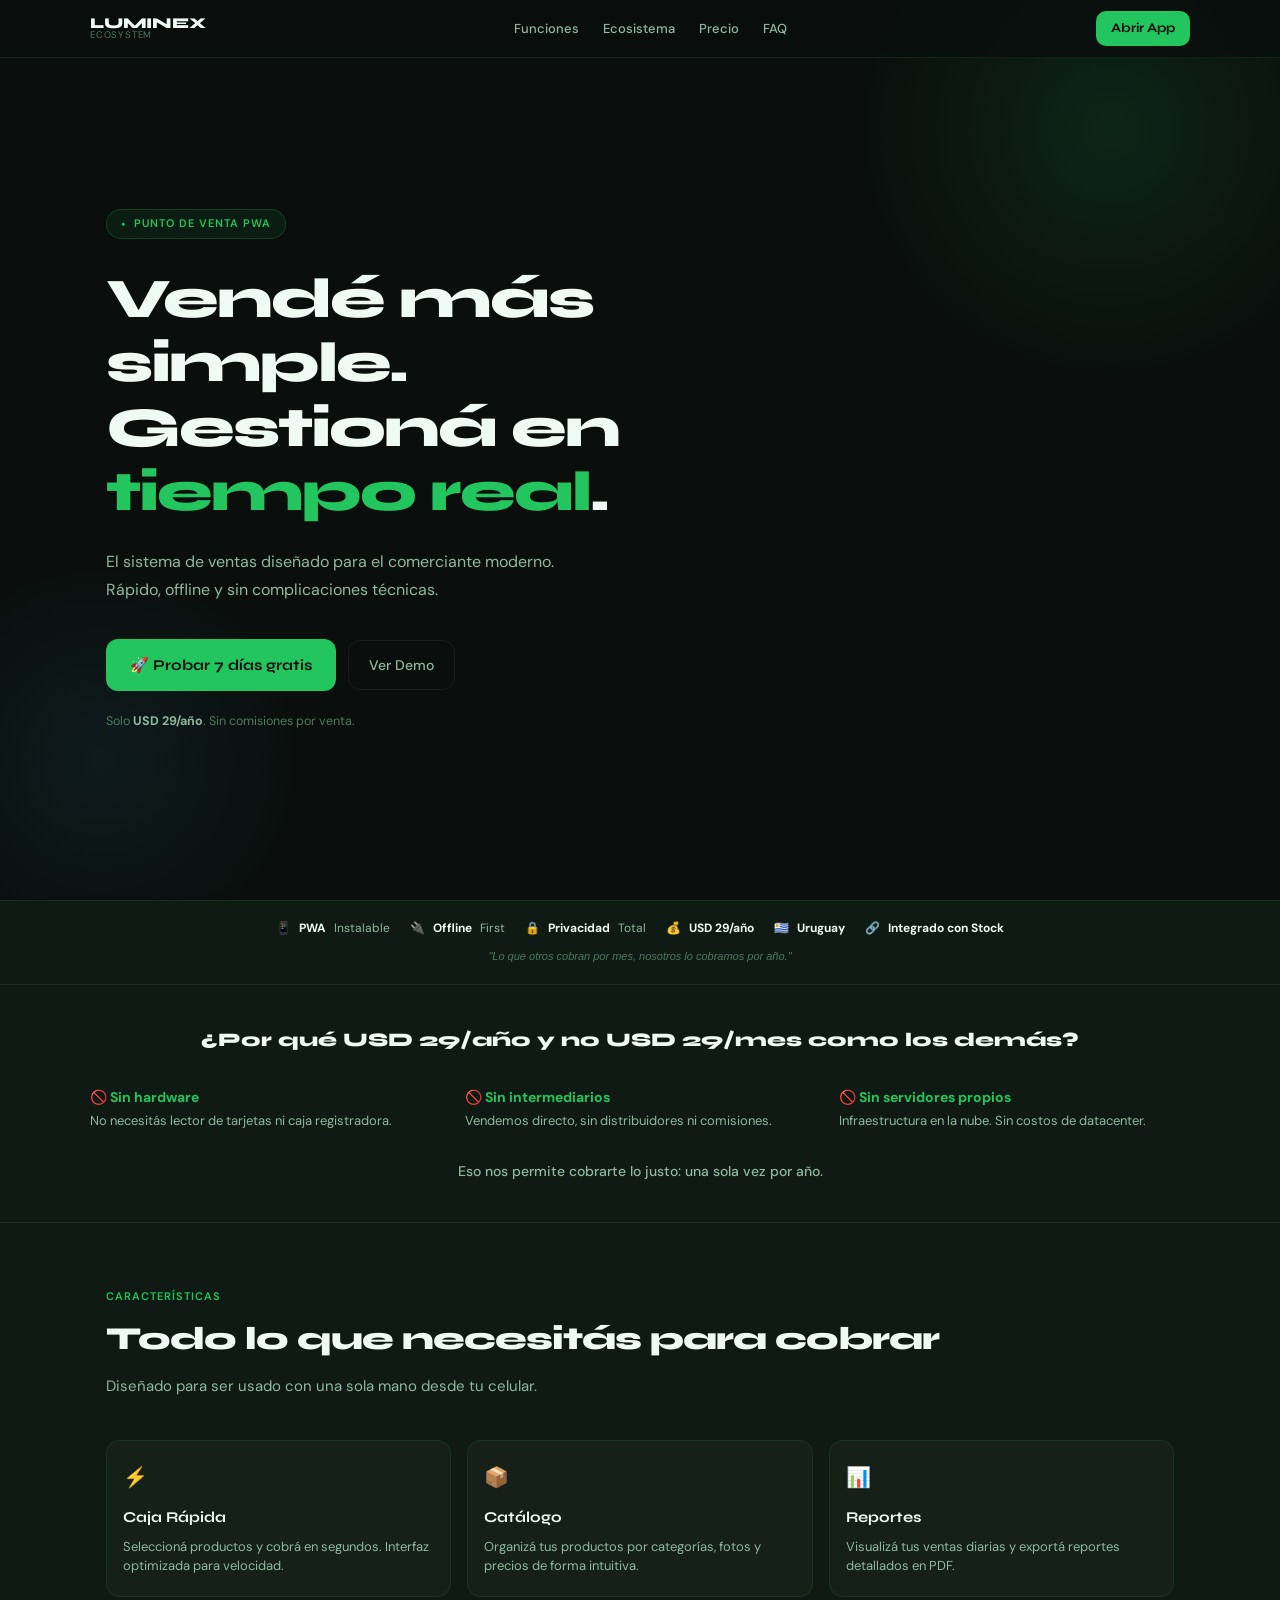
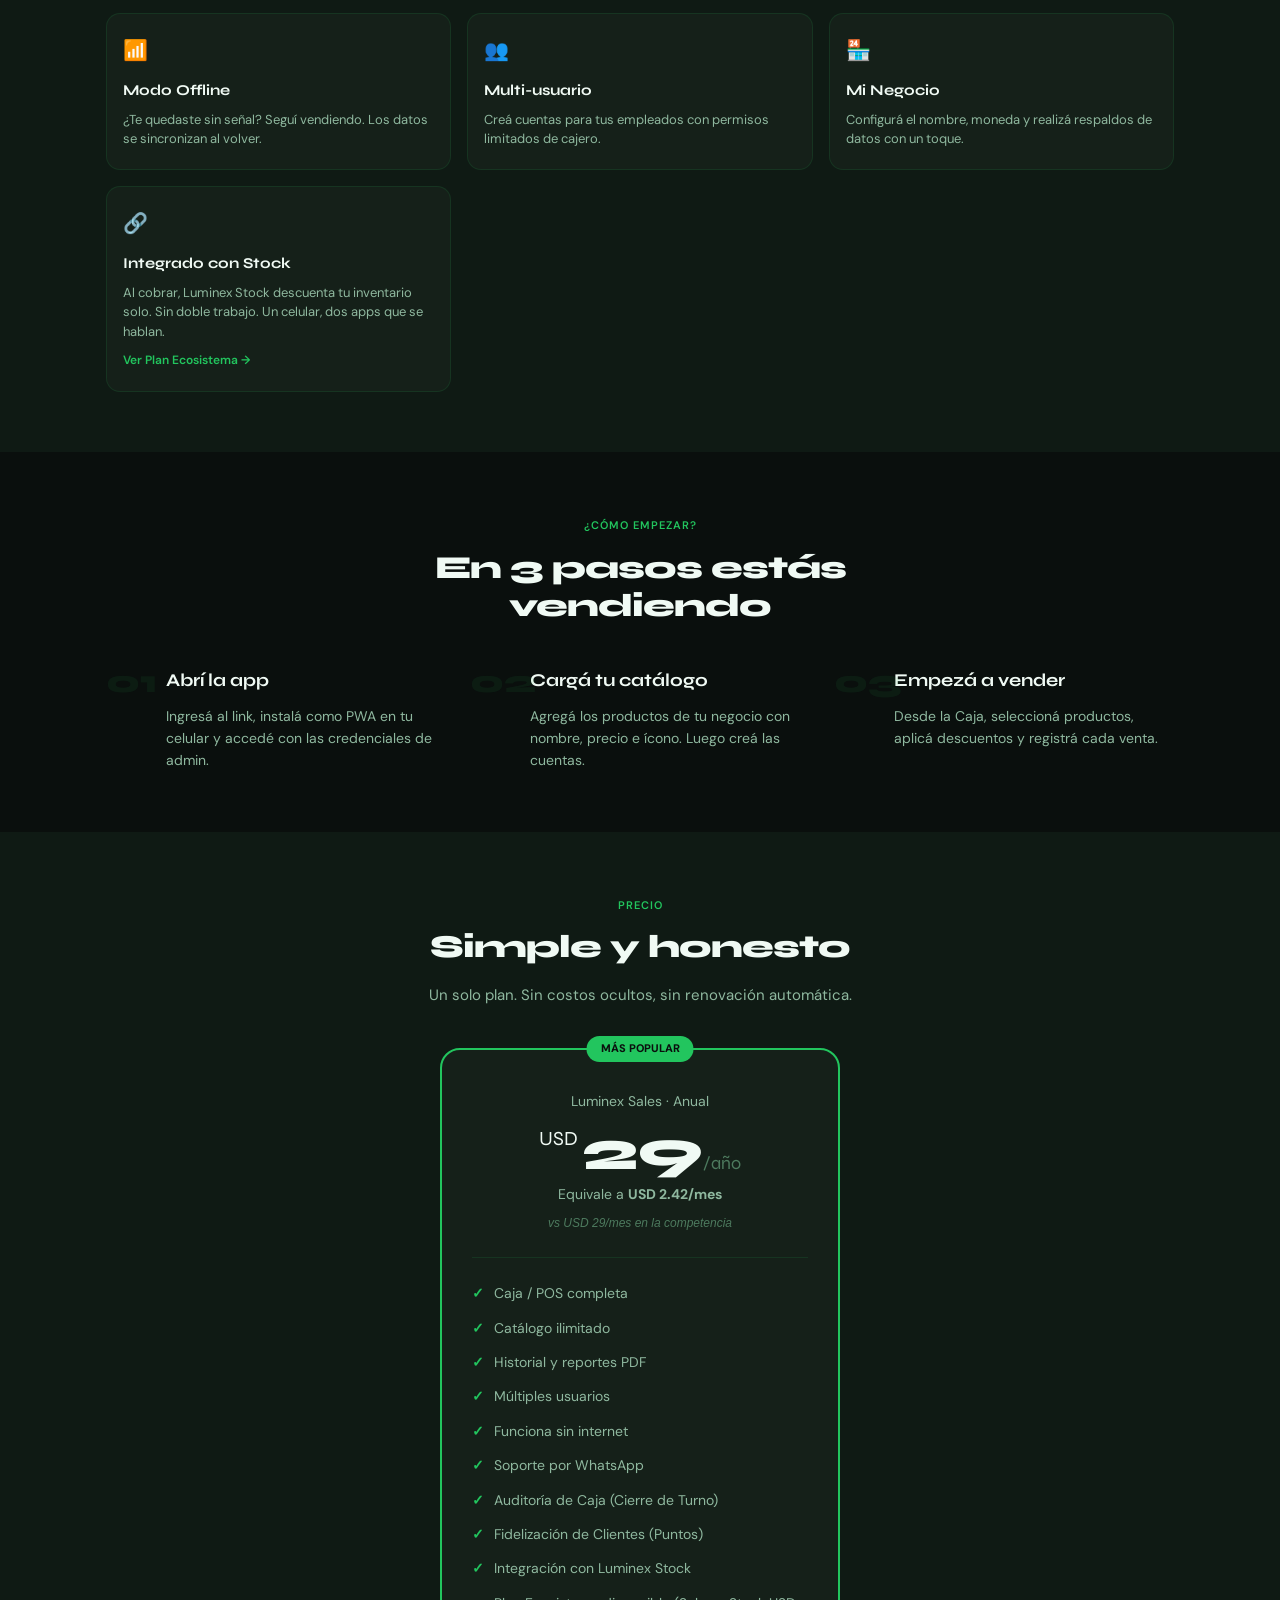
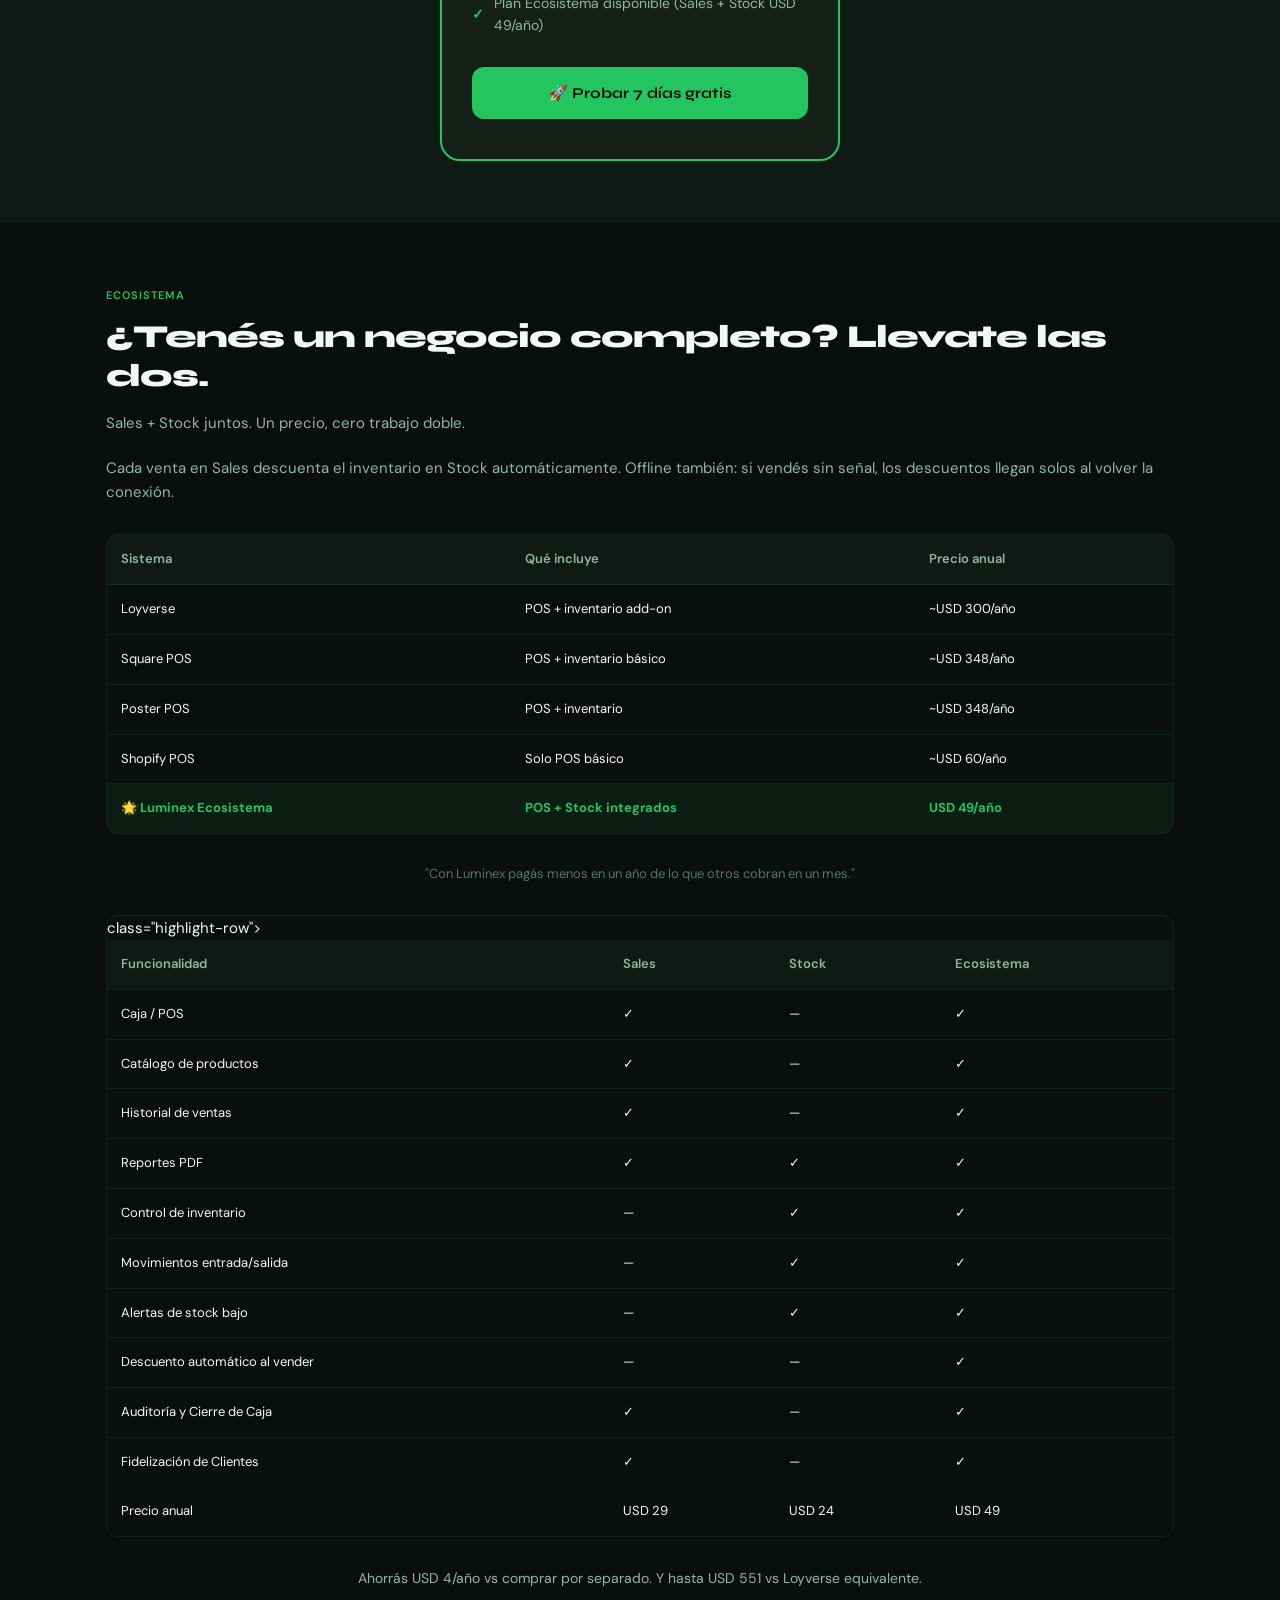
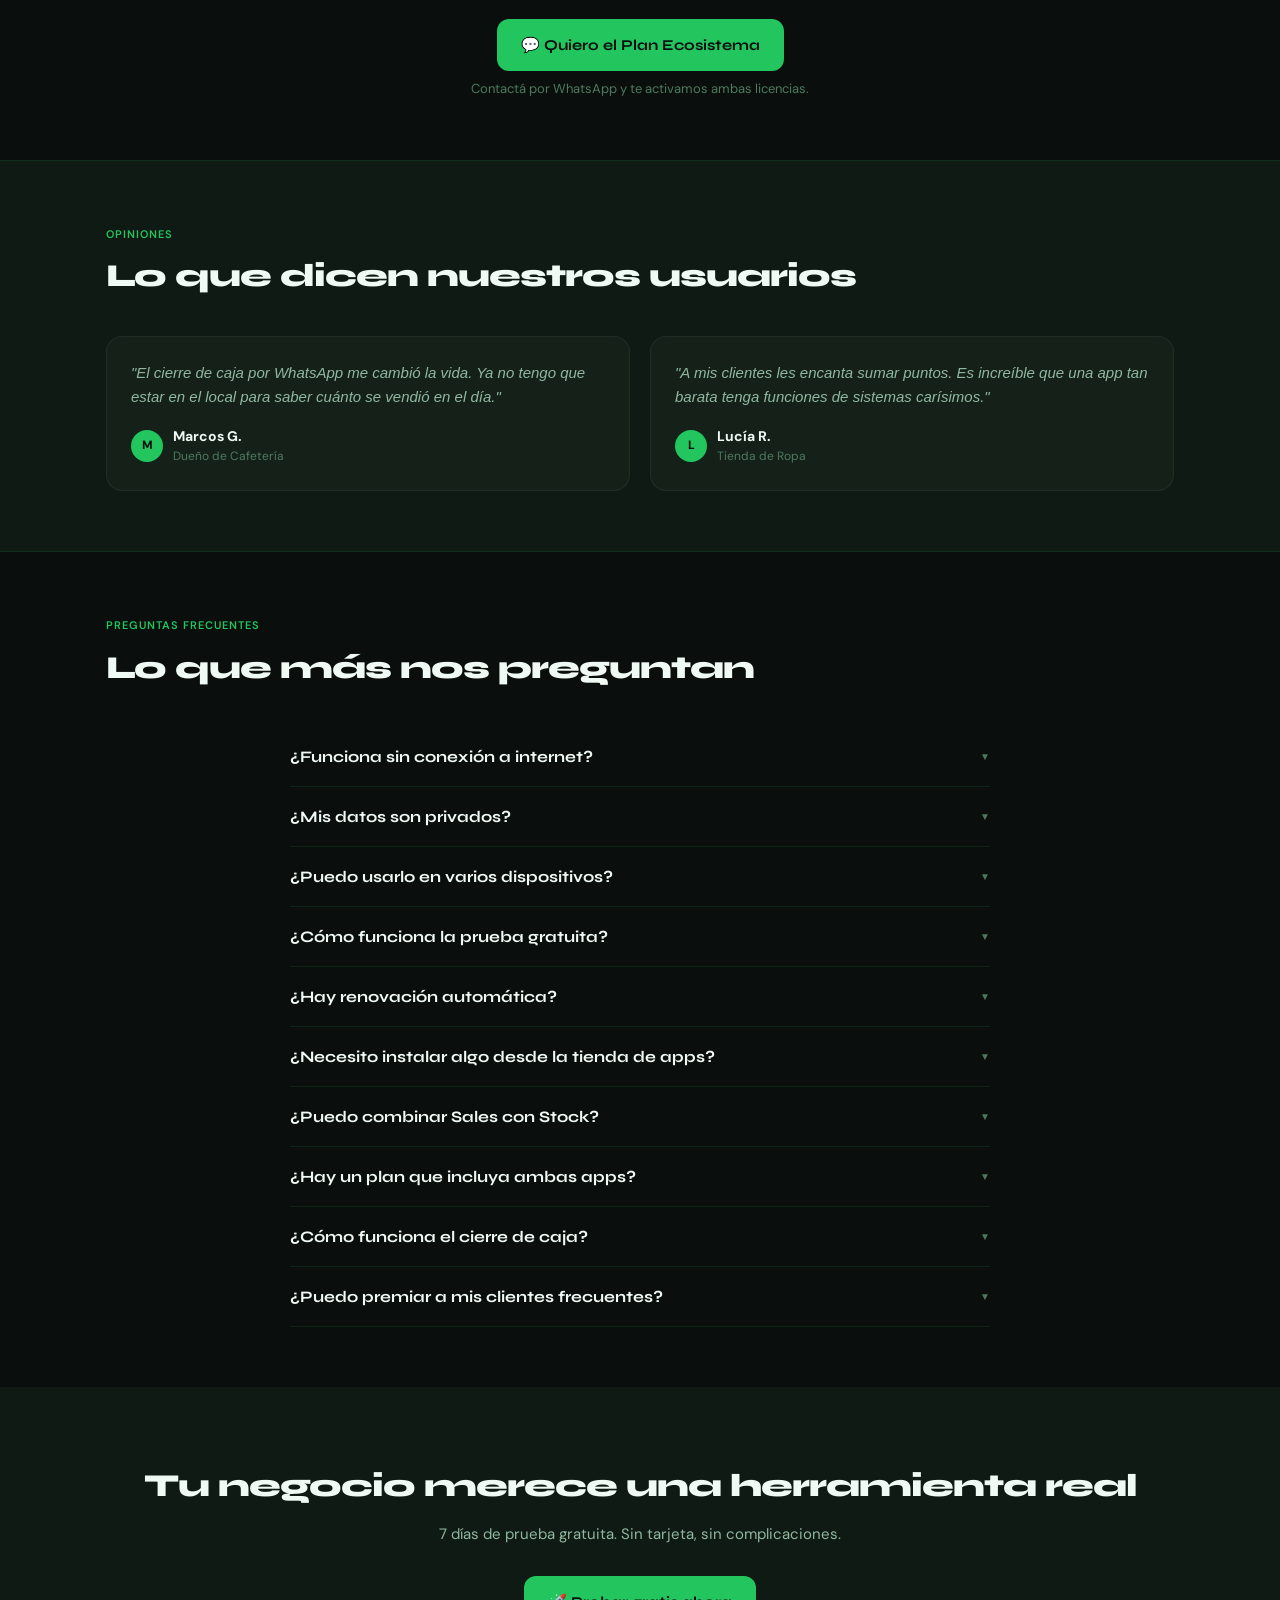
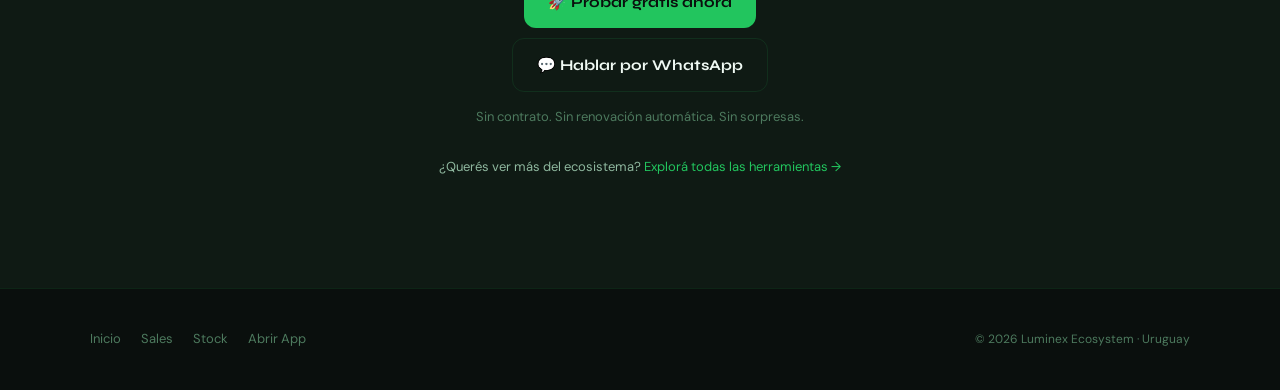
==== commit 97cea085: "marketing: optimización final de landings con testimonios, coherencia de funciones y soberanía de da" ====
--- a/sales/index.html
+++ b/sales/index.html
@@ -529,6 +529,8 @@
           <li>Múltiples usuarios</li>
           <li>Funciona sin internet</li>
           <li>Soporte por WhatsApp</li>
+          <li>Auditoría de Caja (Cierre de Turno)</li>
+          <li>Fidelización de Clientes (Puntos)</li>
           <li>Integración con Luminex Stock</li>
           <li>Plan Ecosistema disponible (Sales + Stock USD 49/año)</li>
         </ul>
@@ -583,9 +585,10 @@
             <tr><td>Reportes PDF</td><td>✓</td><td>✓</td><td>✓</td></tr>
             <tr><td>Control de inventario</td><td>—</td><td>✓</td><td>✓</td></tr>
             <tr><td>Movimientos entrada/salida</td><td>—</td><td>✓</td><td>✓</td></tr>
-            <tr><td>Alertas de stock bajo</td><td>—</td><td>✓</td><td>✓</td></tr>
-            <tr><td>Descuento automático al vender</td><td>—</td><td>—</td><td>✓</td></tr>
-            <tr class="highlight-row"><td>Precio anual</td><td>USD 29</td><td>USD 24</td><td>USD 49</td></tr>
+            <tr><td>Alertas de stock bajo</td><td>—</td><td>✓</td><td>✓</td></tr            <tr><td>Descuento automático al vender</td><td>—</td><td>—</td><td>✓</td></tr>
+            <tr><td>Auditoría y Cierre de Caja</td><td>✓</td><td>—</td><td>✓</td></tr>
+            <tr><td>Fidelización de Clientes</td><td>✓</td><td>—</td><td>✓</td></tr>
+          </tbody>class="highlight-row"><td>Precio anual</td><td>USD 29</td><td>USD 24</td><td>USD 49</td></tr>
           </tbody>
         </table>
       </div>
@@ -596,6 +599,35 @@
       <div class="eco-cta-box">
         <a href="https://wa.me/59899999999" class="btn-primary">💬 Quiero el Plan Ecosistema</a>
         <p class="eco-subtext">Contactá por WhatsApp y te activamos ambas licencias.</p>
+      </div>
+    </div>
+  </section>
+
+  <section id="testimonios" style="background: var(--bg2); border-top: 1px solid var(--border); border-bottom: 1px solid var(--border);">
+    <div class="wrap reveal">
+      <div class="section-tag">Opiniones</div>
+      <h2 class="section-title">Lo que dicen nuestros usuarios</h2>
+      <div style="display: grid; grid-template-columns: repeat(auto-fit, minmax(280px, 1fr)); gap: 20px; margin-top: 40px;">
+        <div style="background: var(--bg3); padding: 24px; border-radius: 16px; border: 1px solid var(--border2);">
+          <p style="font-style: italic; color: var(--text2); margin-bottom: 16px;">"El cierre de caja por WhatsApp me cambió la vida. Ya no tengo que estar en el local para saber cuánto se vendió en el día."</p>
+          <div style="display: flex; align-items: center; gap: 10px;">
+            <div style="width: 32px; height: 32px; background: var(--green); border-radius: 50%; display: flex; align-items: center; justify-content: center; font-weight: 800; color: #0a0f0d; font-size: 12px;">M</div>
+            <div>
+              <div style="font-size: 14px; font-weight: 700;">Marcos G.</div>
+              <div style="font-size: 12px; color: var(--text3);">Dueño de Cafetería</div>
+            </div>
+          </div>
+        </div>
+        <div style="background: var(--bg3); padding: 24px; border-radius: 16px; border: 1px solid var(--border2);">
+          <p style="font-style: italic; color: var(--text2); margin-bottom: 16px;">"A mis clientes les encanta sumar puntos. Es increíble que una app tan barata tenga funciones de sistemas carísimos."</p>
+          <div style="display: flex; align-items: center; gap: 10px;">
+            <div style="width: 32px; height: 32px; background: var(--green); border-radius: 50%; display: flex; align-items: center; justify-content: center; font-weight: 800; color: #0a0f0d; font-size: 12px;">L</div>
+            <div>
+              <div style="font-size: 14px; font-weight: 700;">Lucía R.</div>
+              <div style="font-size: 12px; color: var(--text3);">Tienda de Ropa</div>
+            </div>
+          </div>
+        </div>
       </div>
     </div>
   </section>
@@ -613,7 +645,7 @@
         </div>
         <div class="faq-item">
           <button class="faq-q" onclick="toggleFaq(this)">¿Mis datos son privados? <span class="arrow">▼</span></button>
-          <div class="faq-a">Completamente. Los datos se guardan en el almacenamiento local de tu dispositivo. El desarrollador no tiene acceso a los datos de tu negocio. Vos sos el único dueño.</div>
+          <div class="faq-a">Completamente. Los datos se guardan en el almacenamiento local de tu dispositivo. El desarrollador no tiene acceso a los datos de tu negocio. Vos sos el único dueño y tenés <strong>Soberanía Total</strong>: podés exportar tus ventas a Excel en cualquier momento.</div>
         </div>
         <div class="faq-item">
           <button class="faq-q" onclick="toggleFaq(this)">¿Puedo usarlo en varios dispositivos? <span class="arrow">▼</span></button>
@@ -638,6 +670,14 @@
         <div class="faq-item">
           <button class="faq-q" onclick="toggleFaq(this)">¿Hay un plan que incluya ambas apps? <span class="arrow">▼</span></button>
           <div class="faq-a">Sí. El Plan Ecosistema incluye Sales y Stock integrados por USD 49/año, en lugar de USD 53 por separado. Contactá por WhatsApp para activarlo.</div>
+        </div>
+        <div class="faq-item">
+          <button class="faq-q" onclick="toggleFaq(this)">¿Cómo funciona el cierre de caja? <span class="arrow">▼</span></button>
+          <div class="faq-a">Al final del turno, declarás el efectivo físico y el sistema calcula automáticamente si hay faltantes o sobrantes. Podés enviar el reporte detallado por WhatsApp al administrador al instante.</div>
+        </div>
+        <div class="faq-item">
+          <button class="faq-q" onclick="toggleFaq(this)">¿Puedo premiar a mis clientes frecuentes? <span class="arrow">▼</span></button>
+          <div class="faq-a">Sí. Luminex Sales incluye un sistema de fidelización donde tus clientes acumulan puntos por cada compra, los cuales aparecen en su ticket digital para incentivar su regreso.</div>
         </div>
       </div>
     </div>
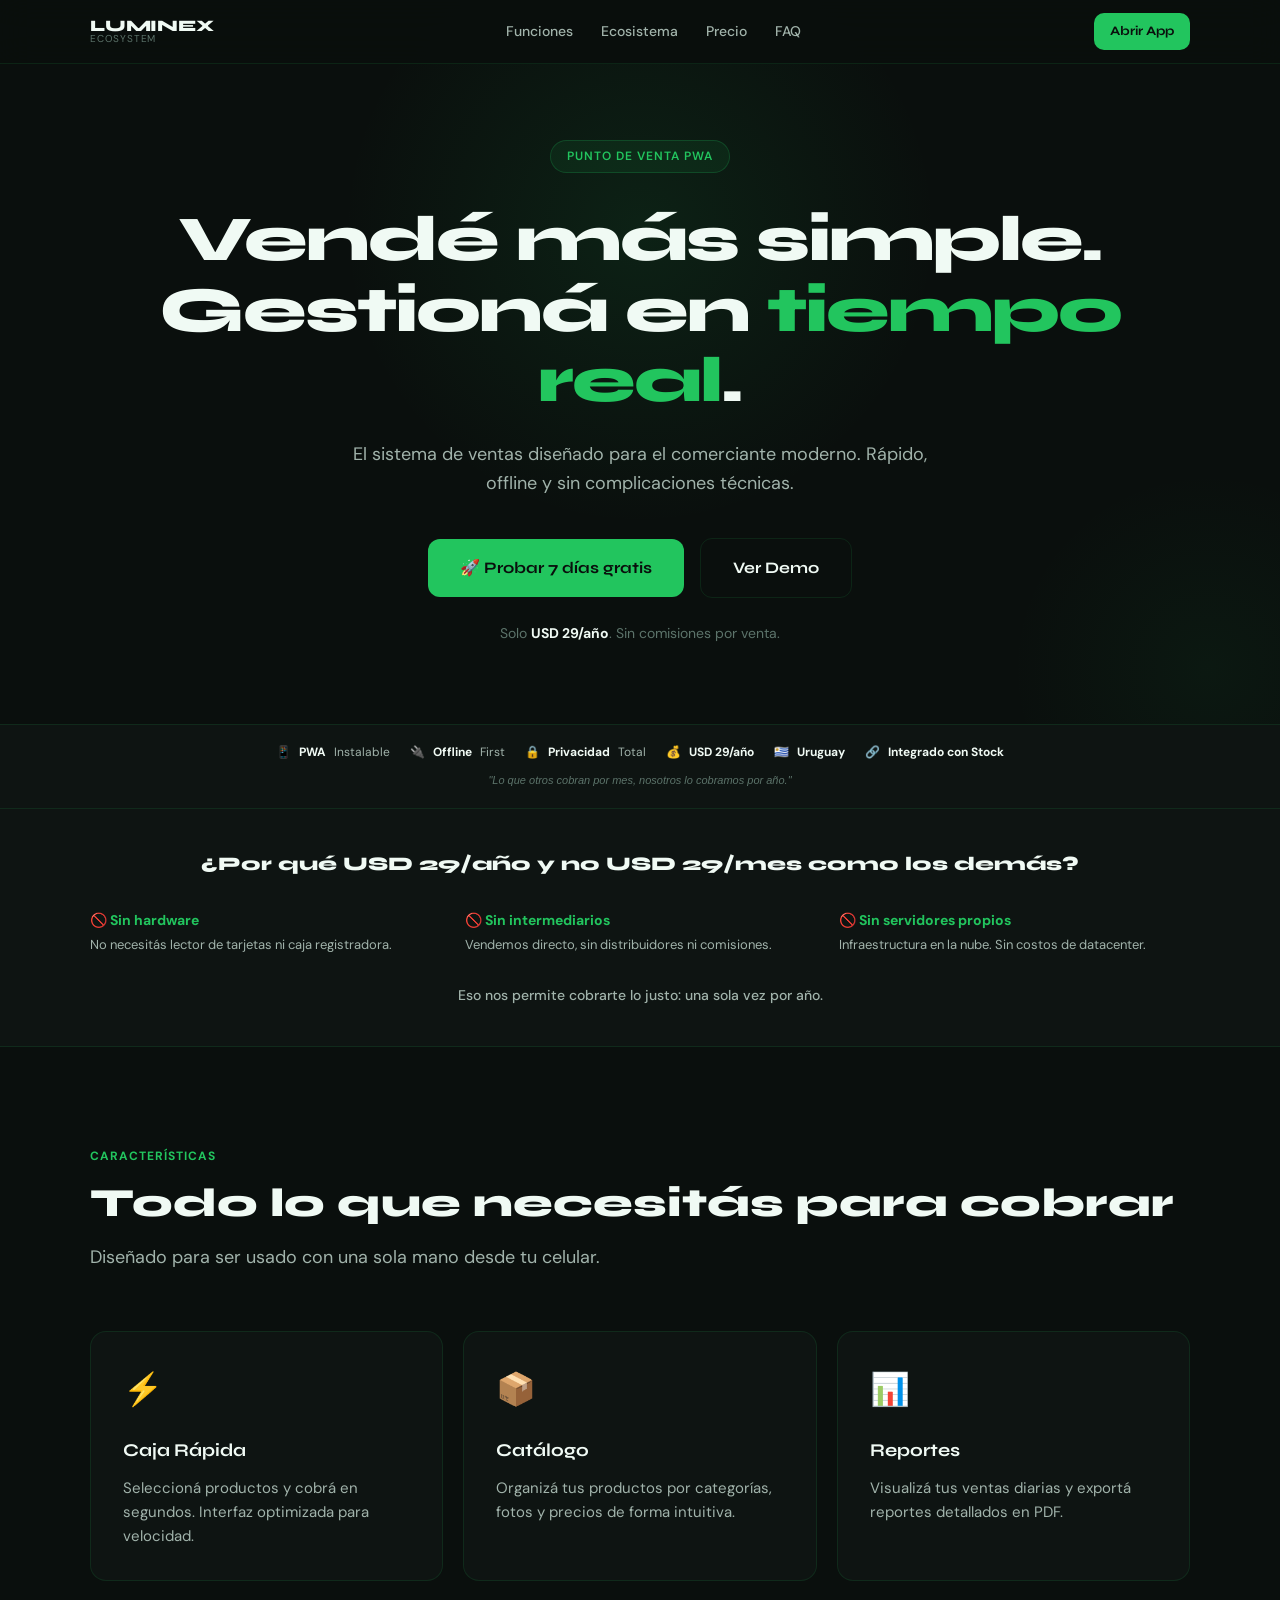
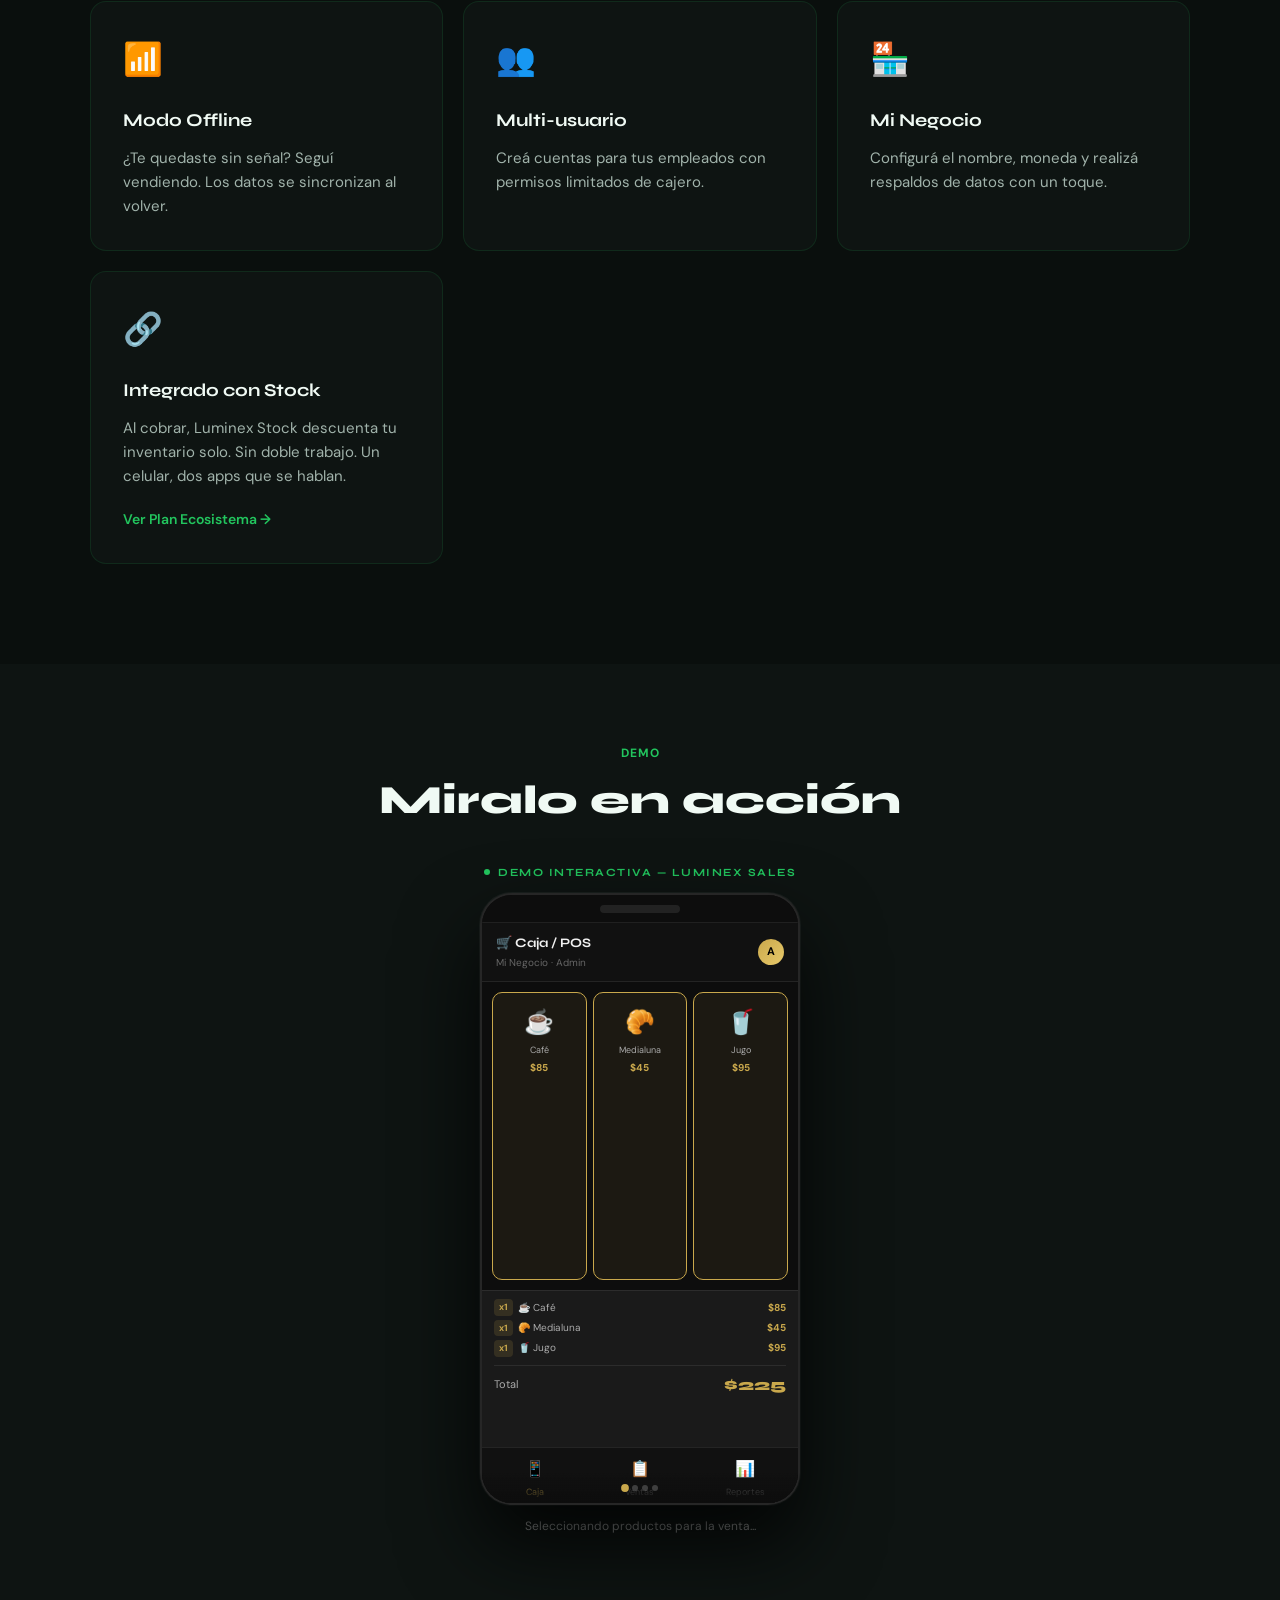
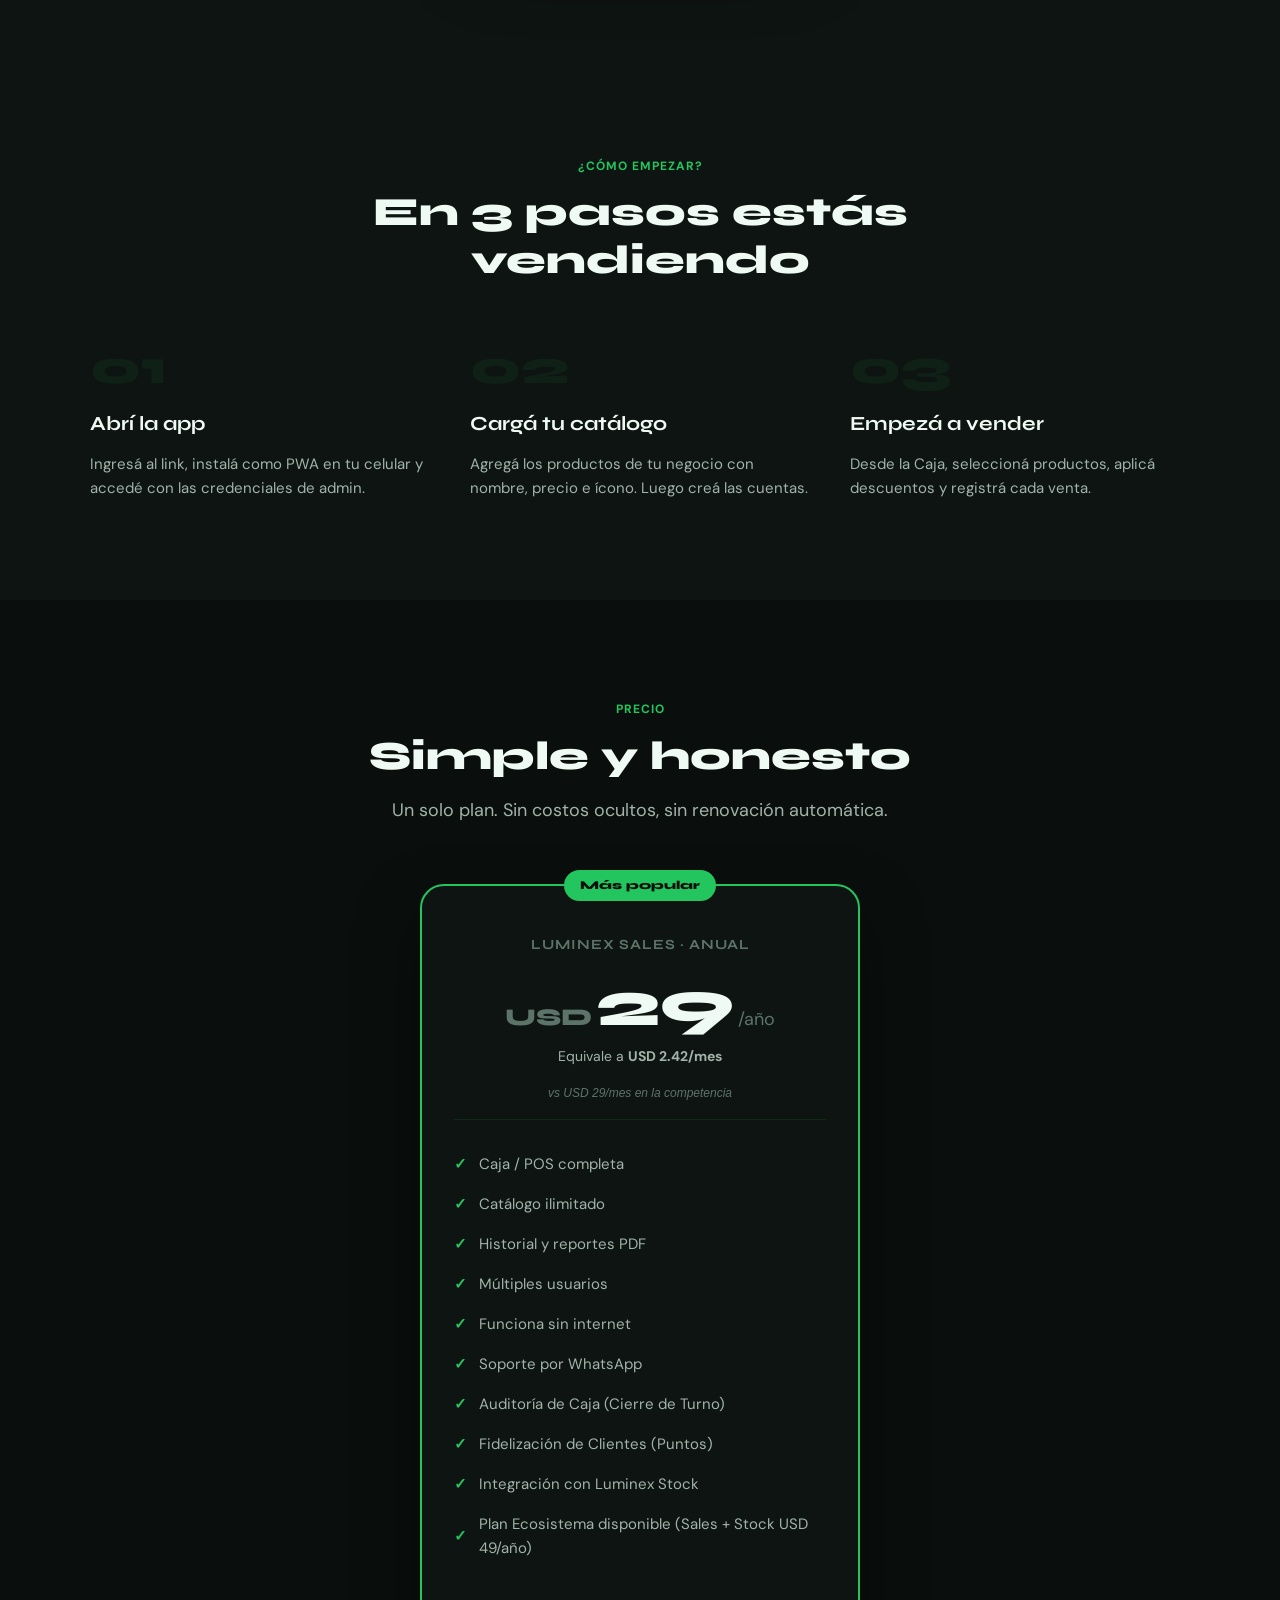
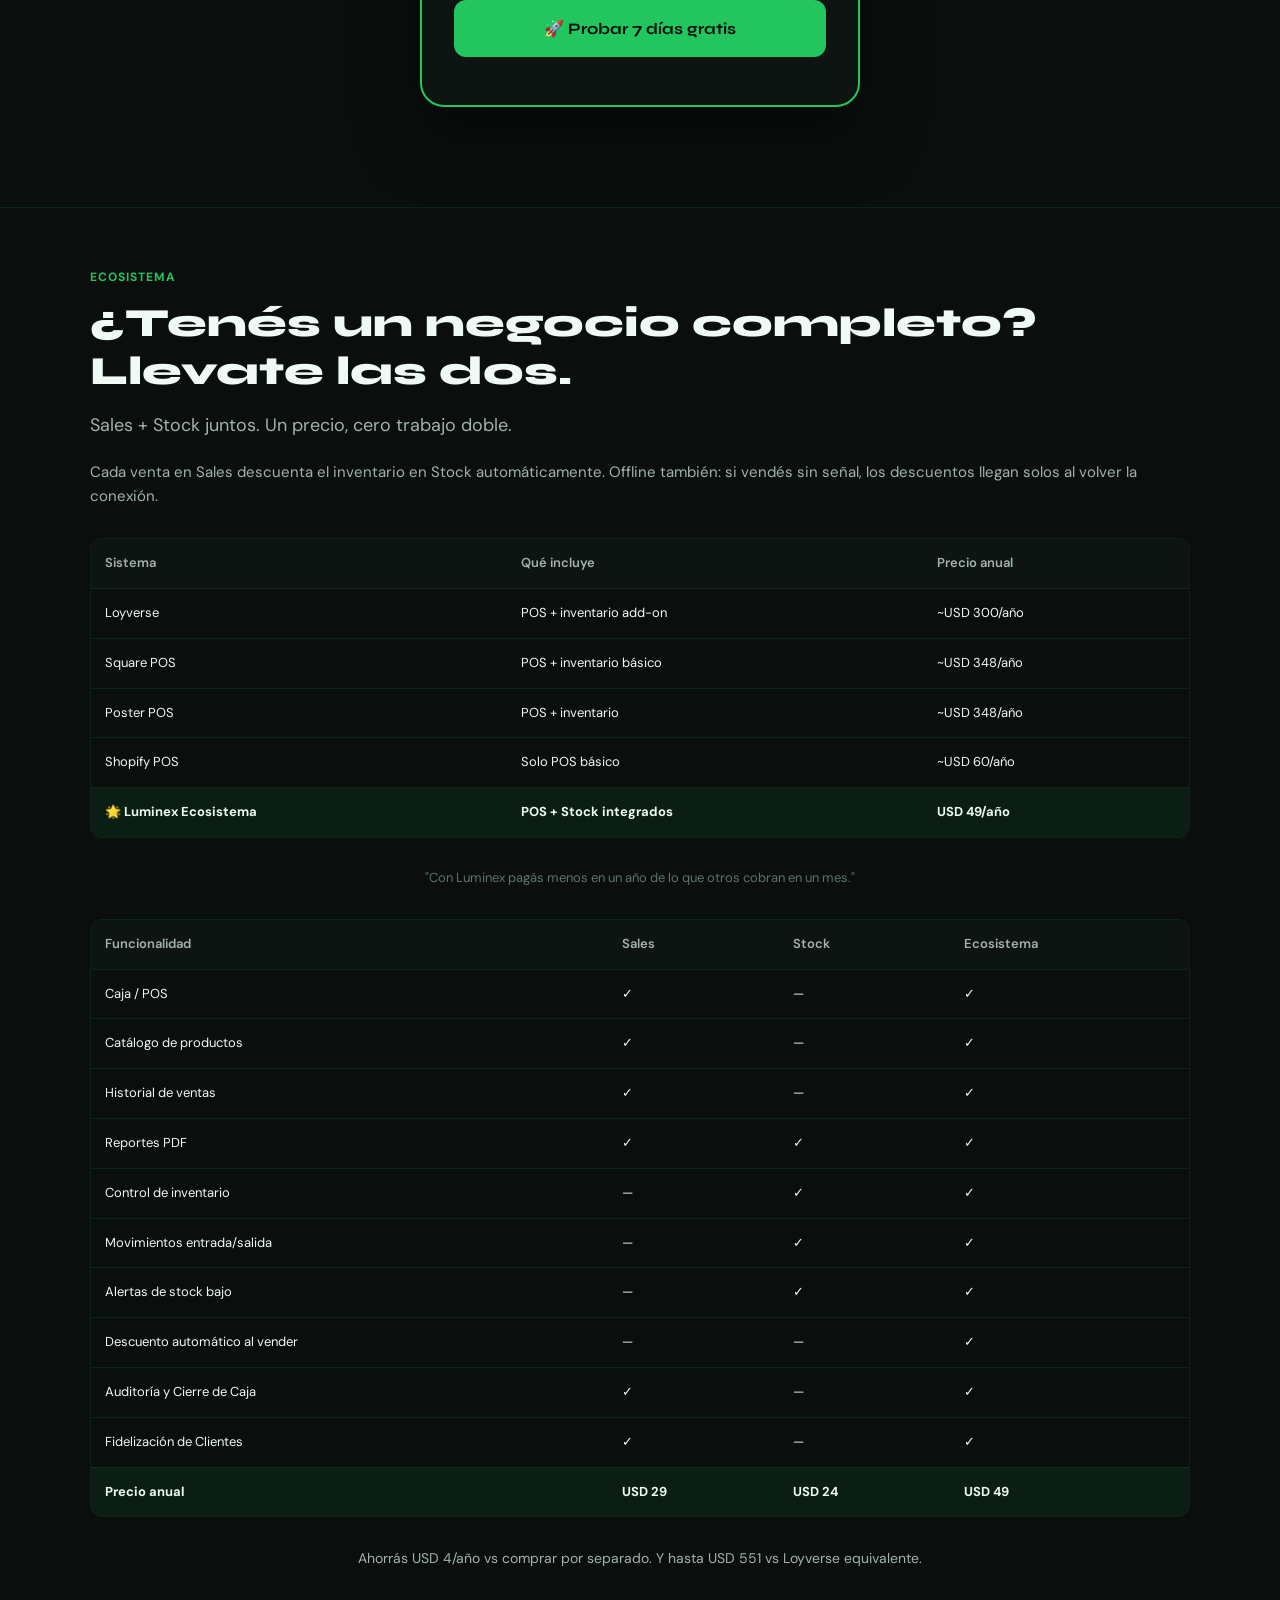
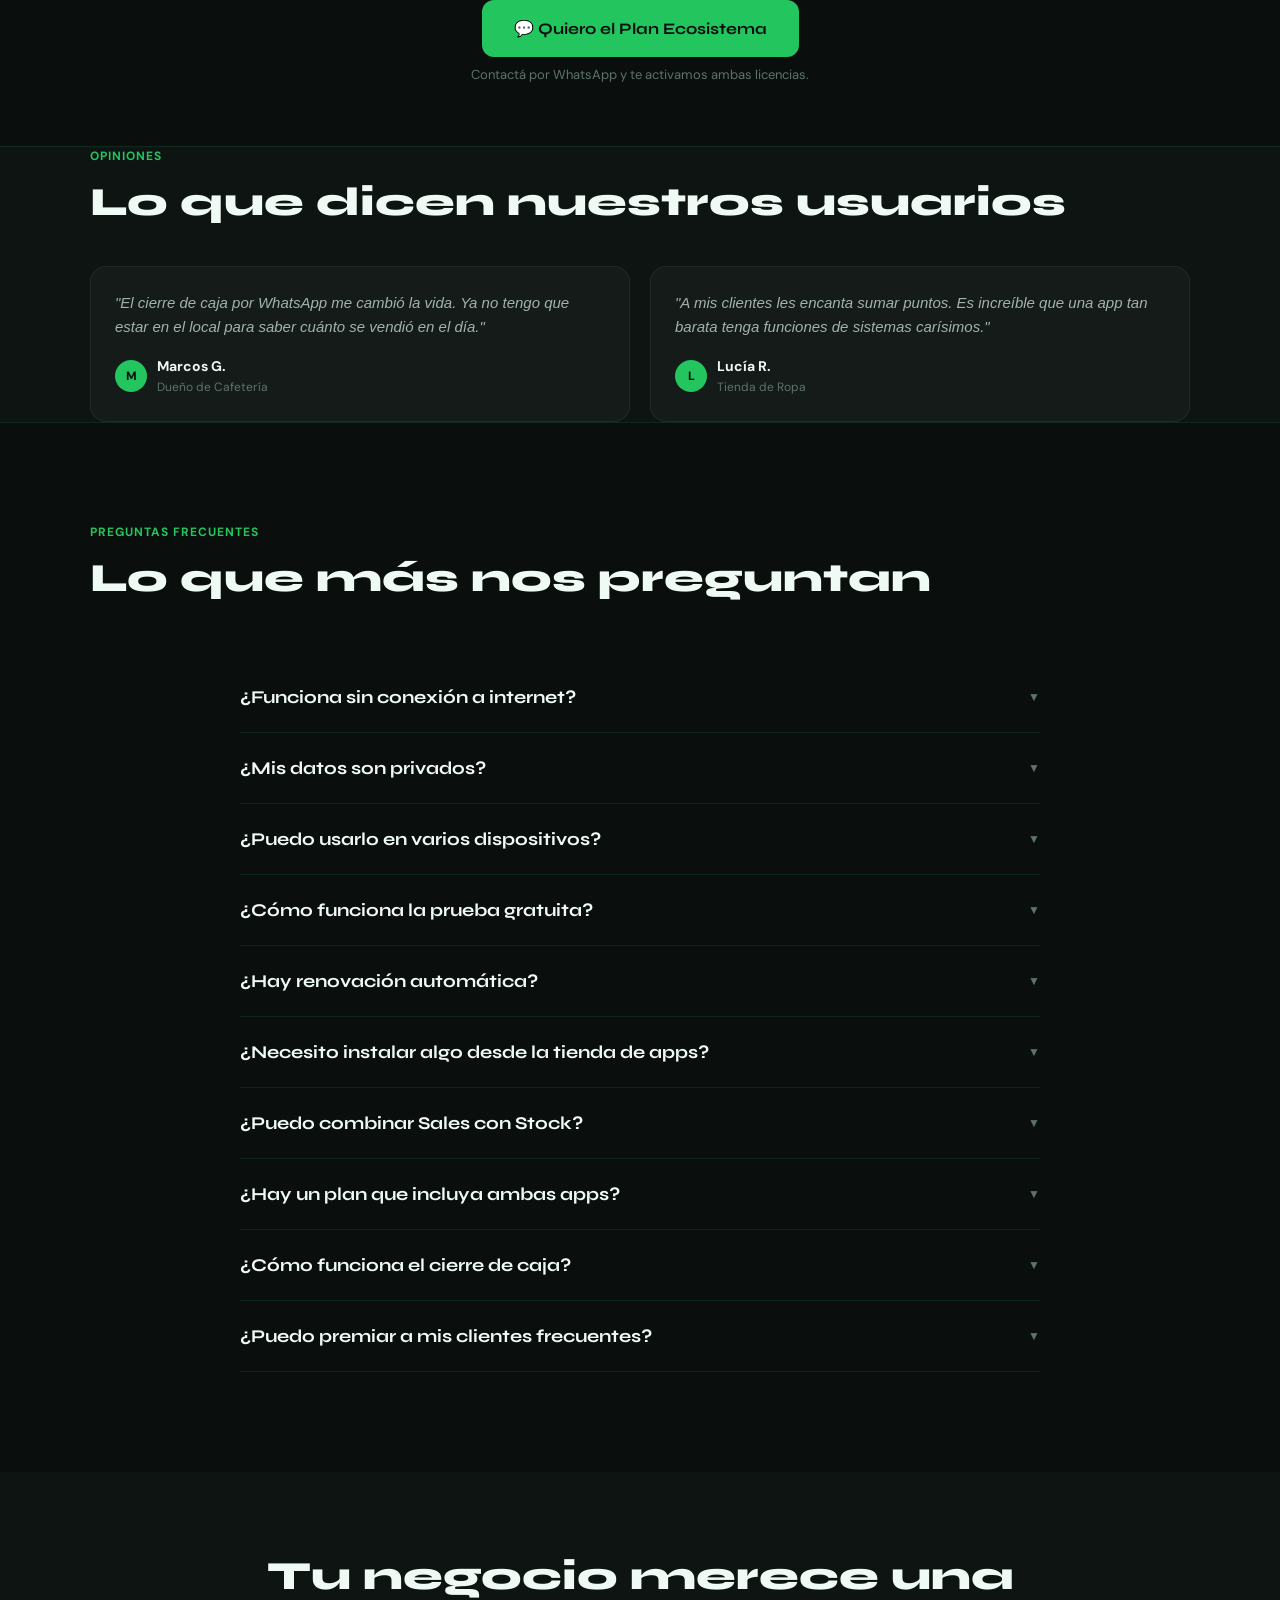
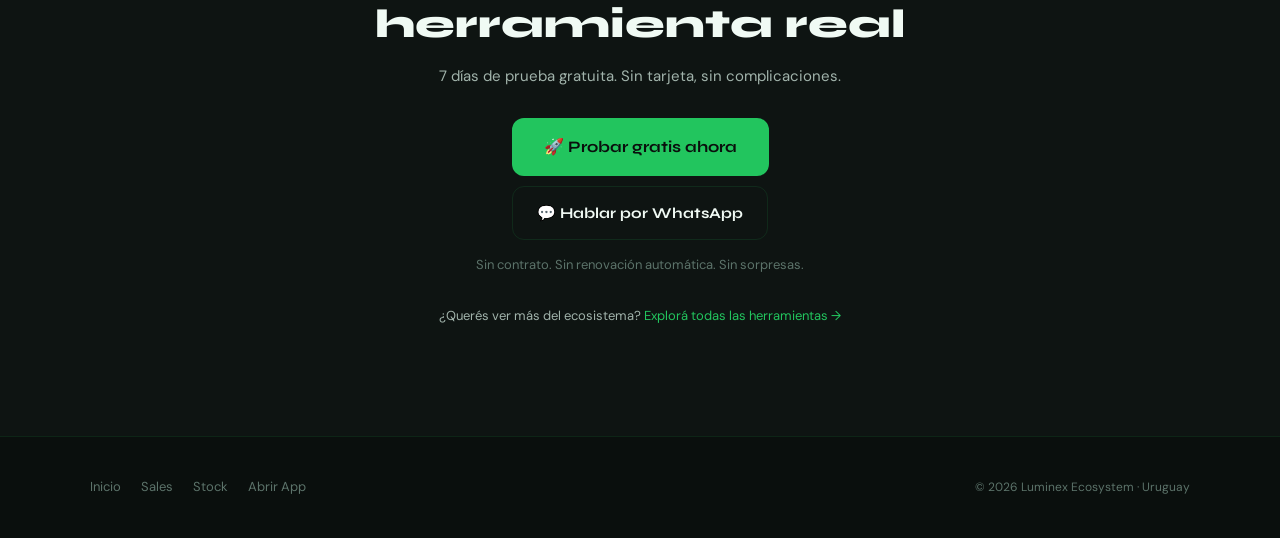
==== commit 80a8574e: "fix: corregir sintaxis HTML en tablas y restaurar demo interactiva en Sales" ====
--- a/sales/index.html
+++ b/sales/index.html
@@ -3,30 +3,27 @@
 <head>
   <meta charset="UTF-8" />
   <meta name="viewport" content="width=device-width, initial-scale=1.0" />
-  <title>Luminex Sales — Punto de Venta para tu Negocio · Uruguay</title>
-  <meta name="description" content="Sistema de punto de venta (POS) para pequeños negocios en Uruguay. Vendé, gestioná tu catálogo y controlá tus reportes desde el celular. USD 29/año." />
+  <title>Luminex Sales — Punto de Venta PWA para tu Negocio · Uruguay</title>
+  <meta name="description" content="El sistema de ventas más simple y rápido. Funciona offline, sin comisiones y diseñado para celular. USD 29/año." />
   <link href="https://fonts.googleapis.com/css2?family=Syne:wght@700;800&family=DM+Sans:ital,wght@0,400;0,500;1,400&display=swap" rel="stylesheet" />
-  <link rel="stylesheet" href="/sales/demo-sales.css">
   <style>
     *, *::before, *::after { box-sizing: border-box; margin: 0; padding: 0; }
 
     :root {
       --bg:         #0a0f0d;
-      --bg2:        #0f1a14;
-      --bg3:        #152019;
+      --bg2:        #0e1412;
+      --bg3:        #141b19;
       --green:      #22c55e;
       --green-glow: rgba(34,197,94,0.18);
       --green-dim:  rgba(34,197,94,0.08);
-      --blue:       #38bdf8;
-      --gold:       #c9a84c;
       --white:      #f0faf4;
-      --text2:      #8fb89f;
-      --text3:      #4d7a5e;
+      --text2:      #a1b3ab;
+      --text3:      #5c736a;
       --border:     rgba(34,197,94,0.12);
       --border2:    rgba(255,255,255,0.06);
       --font-h:     'Syne', sans-serif;
       --font-b:     'DM Sans', sans-serif;
-      --r:          14px;
+      --r:          16px;
     }
 
     html { scroll-behavior: smooth; overflow-x: hidden; }
@@ -50,10 +47,10 @@
     /* ── NAV ── */
     nav {
       position: fixed; top: 0; left: 0; right: 0; z-index: 100;
-      height: 58px;
+      height: 64px;
       display: flex; align-items: center;
       padding: 0 20px;
-      background: rgba(10,15,13,0.88);
+      background: rgba(10,15,13,0.92);
       backdrop-filter: blur(16px);
       border-bottom: 1px solid var(--border);
       transition: box-shadow .3s;
@@ -63,156 +60,117 @@
       width: 100%; max-width: 1100px; margin: 0 auto;
       display: flex; align-items: center; justify-content: space-between; gap: 16px;
     }
-    .nav-logo { display: flex; align-items: center; gap: 9px; text-decoration: none; }
+    .nav-logo { display: flex; align-items: center; gap: 10px; text-decoration: none; }
     .nav-logo-text {
-      font-family: var(--font-h); font-size: 15px; font-weight: 800;
+      font-family: var(--font-h); font-size: 16px; font-weight: 800;
       color: var(--white); letter-spacing: -.2px; line-height: 1;
     }
     .nav-logo-text span {
-      display: block; font-family: var(--font-b); font-size: 9.5px;
+      display: block; font-family: var(--font-b); font-size: 10px;
       font-weight: 400; color: var(--text3); letter-spacing: .8px; text-transform: uppercase;
     }
-    .nav-links { display: flex; align-items: center; gap: 2px; list-style: none; }
+    .nav-links { display: flex; align-items: center; gap: 4px; list-style: none; }
     .nav-links a {
-      text-decoration: none; font-size: 13px; font-weight: 500; color: var(--text2);
-      padding: 5px 11px; border-radius: 8px; transition: color .2s, background .2s;
+      text-decoration: none; font-size: 14px; font-weight: 500; color: var(--text2);
+      padding: 6px 12px; border-radius: 8px; transition: color .2s, background .2s;
     }
     .nav-links a:hover { color: var(--white); background: var(--green-dim); }
     .nav-links a.active { color: var(--green); }
+    
     .nav-cta {
-      display: flex; align-items: center; gap: 7px;
-      text-decoration: none; background: var(--green); color: #0a0f0d;
+      background: var(--green); color: #0a0f0d;
       font-family: var(--font-h); font-size: 13px; font-weight: 700;
-      padding: 7px 15px; border-radius: 10px; white-space: nowrap;
-      transition: background .2s, transform .15s;
-    }
-    .nav-cta:hover { background: #4ade80; transform: translateY(-1px); }
+      padding: 8px 16px; border-radius: 10px; text-decoration: none;
+      transition: transform .2s;
+    }
+    .nav-cta:hover { transform: scale(1.05); }
+
     .nav-ham {
       display: none; flex-direction: column; gap: 5px; justify-content: center;
-      width: 36px; height: 36px; background: none; border: none;
-      cursor: pointer; padding: 4px; border-radius: 8px;
+      width: 40px; height: 40px; background: none; border: none;
+      cursor: pointer; padding: 8px; border-radius: 8px;
     }
     .nav-ham span {
       display: block; height: 2px; background: var(--white); border-radius: 2px;
       transition: transform .3s, opacity .3s;
     }
-    .nav-ham span:nth-child(2) { width: 70%; }
     .nav-ham.open span:nth-child(1) { transform: translateY(7px) rotate(45deg); }
     .nav-ham.open span:nth-child(2) { opacity: 0; }
     .nav-ham.open span:nth-child(3) { transform: translateY(-7px) rotate(-45deg); }
+
     .nav-mob {
-      display: none; position: fixed; top: 58px; left: 0; right: 0; z-index: 99;
-      background: rgba(10,15,13,.97); backdrop-filter: blur(20px);
-      border-bottom: 1px solid var(--border); padding: 12px 20px 20px;
-      flex-direction: column; gap: 4px;
+      display: none; position: fixed; top: 64px; left: 0; right: 0; z-index: 99;
+      background: rgba(10,15,13,0.98); backdrop-filter: blur(20px);
+      border-bottom: 1px solid var(--border); padding: 20px;
+      flex-direction: column; gap: 8px;
     }
     .nav-mob.open { display: flex; }
     .nav-mob a {
-      text-decoration: none; font-size: 15px; font-weight: 500; color: var(--white);
-      padding: 10px 12px; border-radius: 10px; transition: background .2s, color .2s;
+      text-decoration: none; font-size: 16px; font-weight: 500; color: var(--white);
+      padding: 12px 16px; border-radius: 12px; transition: background .2s, color .2s;
     }
     .nav-mob-cta {
-      margin-top: 8px; display: block; text-align: center; text-decoration: none;
-      background: var(--green); color: #0a0f0d; font-family: var(--font-h);
-      font-size: 14px; font-weight: 700; padding: 13px; border-radius: 12px;
-    }
+      background: var(--green); color: #0a0f0d; text-align: center;
+      font-family: var(--font-h); font-size: 16px; font-weight: 700;
+      padding: 16px; border-radius: 12px; text-decoration: none; margin-top: 10px;
+    }
+
     @media (max-width: 768px) {
       .nav-links { display: none; }
       .nav-ham { display: flex; }
-      .nav-cta { display: flex; padding: 6px 12px; font-size: 12px; }
-    }
-
-    /* ── LAYOUT ── */
-    .wrap { max-width: 1100px; margin: 0 auto; padding: 0 16px; width: 100%; }
+    }
 
     /* ── HERO ── */
-    .hero {
-      min-height: 100vh;
-      display: flex; flex-direction: column; justify-content: center;
-      padding: 100px 16px 60px;
-      position: relative; overflow: hidden;
-    }
+    .hero { padding: 140px 16px 80px; text-align: center; position: relative; overflow: hidden; }
     .hero-glow {
-      position: absolute; top: -120px; right: -80px;
-      width: 500px; height: 500px; border-radius: 50%;
-      background: radial-gradient(circle, rgba(34,197,94,.12) 0%, transparent 70%);
-      pointer-events: none;
+      position: absolute; top: -10%; left: 50%; transform: translateX(-50%);
+      width: 600px; height: 600px; border-radius: 50%;
+      background: radial-gradient(circle, rgba(34,197,94,0.1) 0%, transparent 70%);
+      pointer-events: none; z-index: -1;
     }
     .hero-glow2 {
-      position: absolute; bottom: -60px; left: -100px;
+      position: absolute; bottom: -20%; right: -10%;
       width: 400px; height: 400px; border-radius: 50%;
-      background: radial-gradient(circle, rgba(56,189,248,.07) 0%, transparent 70%);
-      pointer-events: none;
-    }
-    .hero-inner { max-width: 680px; position: relative; }
+      background: radial-gradient(circle, rgba(34,197,94,0.05) 0%, transparent 70%);
+      pointer-events: none; z-index: -1;
+    }
     .hero-tag {
       display: inline-flex; align-items: center; gap: 8px;
-      font-size: 11px; font-weight: 600; letter-spacing: 1px; text-transform: uppercase;
+      font-size: 12px; font-weight: 600; letter-spacing: 1px; text-transform: uppercase;
       color: var(--green); background: var(--green-dim);
-      border: 1px solid rgba(34,197,94,.2); border-radius: 20px;
-      padding: 5px 14px; margin-bottom: 28px;
-    }
-    .hero-tag::before { content: '●'; font-size: 7px; animation: pulse 2s infinite; }
-    @keyframes pulse { 0%,100%{opacity:1} 50%{opacity:.3} }
-    
-    h1, .hero-title, [class*="hero"] h1 {
-      font-family: var(--font-h);
-      font-weight: 800;
-      letter-spacing: -2px;
-      color: var(--white);
-      margin-bottom: 24px;
-      font-size: clamp(1.8rem, 7vw, 3.5rem) !important;
-      line-height: 1.15 !important;
-      word-break: break-word !important;
-      overflow-wrap: break-word !important;
-      hyphens: auto !important;
-      max-width: 100% !important;
-      box-sizing: border-box !important;
-    }
-    
-    h1 span, .hero-title span {
-      font-size: inherit !important;
-      word-break: break-word !important;
-      display: inline !important;
-    }
-    
-    h1 .g { color: var(--green); }
-    h1 .b { color: var(--blue); }
-    
-    .hero-desc {
-      font-size: 16px; color: var(--text2); line-height: 1.7; margin-bottom: 36px;
-      max-width: 500px;
-    }
-    .hero-actions {
-      display: flex; flex-wrap: wrap; align-items: center; gap: 12px;
-    }
+      border: 1px solid rgba(34,197,94,0.2); border-radius: 20px;
+      padding: 6px 16px; margin-bottom: 32px;
+    }
+    .hero h1 {
+      font-family: var(--font-h); font-size: clamp(32px, 8vw, 64px); font-weight: 800;
+      line-height: 1.1; letter-spacing: -2px; margin-bottom: 24px;
+    }
+    .hero h1 .g { color: var(--green); }
+    .hero-desc { font-size: 18px; color: var(--text2); max-width: 600px; margin: 0 auto 40px; line-height: 1.6; }
+    .hero-actions { display: flex; align-items: center; justify-content: center; gap: 16px; flex-wrap: wrap; }
     .btn-primary {
       display: inline-flex; align-items: center; gap: 8px;
       background: var(--green); color: #0a0f0d;
-      font-family: var(--font-h); font-size: 15px; font-weight: 700;
-      padding: 14px 24px; border-radius: 12px; text-decoration: none;
-      transition: background .2s, transform .15s, box-shadow .2s;
-    }
-    .btn-primary:hover {
-      background: #4ade80; transform: translateY(-2px);
-      box-shadow: 0 8px 32px rgba(34,197,94,.25);
-    }
+      font-family: var(--font-h); font-size: 16px; font-weight: 700;
+      padding: 16px 32px; border-radius: 12px; text-decoration: none;
+      transition: all .2s;
+    }
+    .btn-primary:hover { background: #4ade80; transform: translateY(-2px); box-shadow: 0 10px 30px rgba(34,197,94,0.3); }
     .btn-ghost {
       display: inline-flex; align-items: center; gap: 8px;
-      color: var(--text2); font-size: 14px; font-weight: 500;
-      padding: 13px 20px; border-radius: 12px; text-decoration: none;
-      border: 1px solid var(--border2); transition: color .2s, border-color .2s, background .2s;
-    }
-    .btn-ghost:hover { color: var(--white); border-color: var(--border); background: var(--green-dim); }
-    .hero-price-note {
-      margin-top: 20px; font-size: 12.5px; color: var(--text3);
-    }
-    .hero-price-note strong { color: var(--text2); }
+      background: transparent; color: var(--white); border: 1px solid var(--border);
+      font-family: var(--font-h); font-size: 16px; font-weight: 700;
+      padding: 16px 32px; border-radius: 12px; text-decoration: none;
+      transition: all .2s;
+    }
+    .btn-ghost:hover { background: var(--green-dim); border-color: var(--green); }
+    .hero-price-note { margin-top: 24px; font-size: 14px; color: var(--text3); }
+    .hero-price-note strong { color: var(--white); }
 
     /* ── PROOF BAR ── */
     .proof-bar {
       background: var(--bg2); border-top: 1px solid var(--border); border-bottom: 1px solid var(--border);
-      padding: 18px 16px;
+      padding: 18px 16px; text-align: center;
     }
     .proof-bar-inner {
       max-width: 1100px; margin: 0 auto;
@@ -249,104 +207,80 @@
       .accessible-col { text-align: center; }
     }
 
-    /* ── SECTION ── */
-    section { padding: 60px 16px; width: 100%; }
-    .section-tag {
-      display: inline-block; font-size: 11px; font-weight: 600; letter-spacing: 1px;
-      text-transform: uppercase; color: var(--green);
-      margin-bottom: 14px;
-    }
-    
-    h2, [class*="section"] h2 {
-      font-family: var(--font-h);
-      font-weight: 800;
-      letter-spacing: -1px;
-      color: var(--white);
-      margin-bottom: 16px;
-      font-size: clamp(1.3rem, 5vw, 2rem) !important;
-      line-height: 1.2 !important;
-      word-break: break-word !important;
-      max-width: 100% !important;
-    }
-    
-    .section-sub { font-size: 15px; color: var(--text2); max-width: 520px; line-height: 1.7; }
-
-    /* ── FEATURES GRID ── */
-    .features { background: var(--bg2); }
-    .features-grid {
-      display: grid; gap: 12px;
-      grid-template-columns: repeat(2, 1fr);
-      margin-top: 40px;
-    }
-    @media (min-width: 768px) {
-      .features-grid { grid-template-columns: repeat(3, 1fr); gap: 16px; }
-    }
+    /* ── FEATURES ── */
+    .features { padding: 100px 16px; }
+    .wrap { max-width: 1100px; margin: 0 auto; }
+    .section-tag { font-size: 12px; font-weight: 700; color: var(--green); text-transform: uppercase; letter-spacing: 1px; margin-bottom: 12px; }
+    h2 { font-family: var(--font-h); font-size: clamp(28px, 5vw, 40px); font-weight: 800; line-height: 1.2; margin-bottom: 16px; }
+    .section-sub { font-size: 18px; color: var(--text2); max-width: 600px; }
+    .features-grid { display: grid; grid-template-columns: repeat(auto-fit, minmax(300px, 1fr)); gap: 20px; margin-top: 60px; }
     .feat-card {
-      background: var(--bg3); border: 1px solid var(--border);
-      border-radius: var(--r); padding: 20px 16px;
-      transition: border-color .2s, transform .2s;
-    }
-    .feat-card:hover { border-color: rgba(34,197,94,.3); transform: translateY(-3px); }
-    .feat-icon { font-size: 20px; margin-bottom: 12px; }
-    .feat-title { font-family: var(--font-h); font-size: 15px; font-weight: 700; margin-bottom: 8px; color: var(--white); }
-    .feat-desc { font-size: 13px; color: var(--text2); line-height: 1.5; }
-    .feat-link { display: inline-block; margin-top: 10px; font-size: 12px; color: var(--green); text-decoration: none; font-weight: 600; }
+      background: var(--bg2); border: 1px solid var(--border); border-radius: var(--r);
+      padding: 32px; transition: all .3s;
+    }
+    .feat-card:hover { border-color: var(--green); transform: translateY(-5px); box-shadow: 0 20px 40px rgba(0,0,0,.4); }
+    .feat-icon { font-size: 32px; margin-bottom: 20px; }
+    .feat-title { font-family: var(--font-h); font-size: 18px; font-weight: 700; margin-bottom: 12px; }
+    .feat-desc { color: var(--text2); font-size: 15px; line-height: 1.6; }
+    .feat-link { display: inline-block; margin-top: 20px; font-size: 14px; color: var(--green); text-decoration: none; font-weight: 600; }
+
+    /* ── STEPS ── */
+    .steps { padding: 100px 16px; background: var(--bg2); }
+    .steps-grid { display: grid; grid-template-columns: repeat(auto-fit, minmax(280px, 1fr)); gap: 40px; margin-top: 60px; }
+    .step-card { position: relative; }
+    .step-num { font-family: var(--font-h); font-size: 48px; font-weight: 800; color: var(--green-dim); line-height: 1; margin-bottom: 16px; }
+    .step-title { font-family: var(--font-h); font-size: 20px; font-weight: 700; margin-bottom: 12px; }
+    .step-desc { color: var(--text2); font-size: 15px; }
+
+    /* ── PRICING ── */
+    .pricing { padding: 100px 16px; }
+    .pricing-card {
+      max-width: 440px; margin: 60px auto 0;
+      background: var(--bg2); border: 2px solid var(--green); border-radius: 24px;
+      padding: 48px 32px; text-align: center; position: relative;
+      box-shadow: 0 30px 60px rgba(0,0,0,.5);
+    }
+    .pricing-badge {
+      position: absolute; top: -16px; left: 50%; transform: translateX(-50%);
+      background: var(--green); color: #0a0f0d; font-family: var(--font-h);
+      font-size: 12px; font-weight: 800; padding: 6px 16px; border-radius: 20px;
+    }
+    .pricing-name { font-family: var(--font-h); font-size: 14px; font-weight: 700; color: var(--text3); text-transform: uppercase; letter-spacing: 1px; margin-bottom: 16px; }
+    .pricing-amount { display: flex; align-items: baseline; justify-content: center; gap: 4px; margin-bottom: 8px; }
+    .pricing-amount .currency { font-family: var(--font-h); font-size: 24px; font-weight: 800; color: var(--text3); }
+    .pricing-amount .amount { font-family: var(--font-h); font-size: 64px; font-weight: 800; line-height: 1; }
+    .pricing-amount .period { font-size: 18px; color: var(--text3); }
+    .pricing-monthly { font-size: 14px; color: var(--text2); margin-bottom: 32px; }
+    .pricing-divider { height: 1px; background: var(--border); margin-bottom: 32px; }
+    .pricing-features { list-style: none; text-align: left; margin-bottom: 40px; }
+    .pricing-features li { margin-bottom: 16px; display: flex; align-items: center; gap: 12px; font-size: 15px; color: var(--text2); }
+    .pricing-features li::before { content: '✓'; color: var(--green); font-weight: 800; }
 
     /* ── ECOSISTEMA ── */
-    #ecosistema { background: var(--bg); border-top: 1px solid var(--border); }
+    #ecosistema { background: var(--bg); border-top: 1px solid var(--border); padding: 60px 16px; }
     .eco-table-wrap { overflow-x: auto; margin: 30px 0; border-radius: 12px; border: 1px solid var(--border); }
     table { width: 100%; border-collapse: collapse; min-width: 500px; font-size: 13px; }
-    th, td { padding: 14px; text-align: left; border-bottom: 1px solid var(--border); }
+    th, td { padding: 14px; text-align: left; border-bottom: 1px solid var(--border); color: var(--white); }
     th { background: var(--bg2); color: var(--text2); font-weight: 600; }
     tr:last-child td { border-bottom: none; }
     .highlight-row { background: var(--green-dim); font-weight: 700; color: var(--green); }
     .eco-cta-box { text-align: center; margin-top: 30px; }
     .eco-subtext { font-size: 13px; color: var(--text3); margin-top: 8px; }
 
-    /* ── STEPS ── */
-    .steps { background: var(--bg); }
-    .steps-grid { display: grid; grid-template-columns: repeat(auto-fit, minmax(280px, 1fr)); gap: 24px; margin-top: 40px; }
-    .step-card { position: relative; padding-left: 60px; }
-    .step-num { position: absolute; left: 0; top: 0; font-family: var(--font-h); font-size: 32px; font-weight: 800; color: var(--green-dim); line-height: 1; }
-    .step-title { font-family: var(--font-h); font-size: 18px; font-weight: 700; margin-bottom: 10px; color: var(--white); }
-    .step-desc { font-size: 14px; color: var(--text2); line-height: 1.6; }
-
-    /* ── PRICING ── */
-    .pricing { background: var(--bg2); }
-    .pricing-card {
-      max-width: 400px; margin: 40px auto 0; background: var(--bg3); border: 2px solid var(--green);
-      border-radius: 20px; padding: 40px 30px; position: relative; text-align: center;
-    }
-    .pricing-badge {
-      position: absolute; top: -14px; left: 50%; transform: translateX(-50%);
-      background: var(--green); color: #0a0f0d; font-size: 11px; font-weight: 800;
-      padding: 4px 14px; border-radius: 20px; text-transform: uppercase;
-    }
-    .pricing-name { font-size: 14px; color: var(--text2); margin-bottom: 10px; }
-    .pricing-amount { font-family: var(--font-h); margin-bottom: 4px; }
-    .pricing-amount .currency { font-size: 20px; vertical-align: top; margin-right: 4px; }
-    .pricing-amount .amount { font-size: 56px; font-weight: 800; line-height: 1; }
-    .pricing-amount .period { font-size: 18px; color: var(--text3); }
-    .pricing-monthly { font-size: 14px; color: var(--text2); margin-bottom: 24px; }
-    .pricing-divider { height: 1px; background: var(--border); margin: 24px 0; }
-    .pricing-features { list-style: none; text-align: left; margin-bottom: 30px; }
-    .pricing-features li { font-size: 14px; color: var(--text2); margin-bottom: 12px; display: flex; align-items: center; gap: 10px; }
-    .pricing-features li::before { content: '✓'; color: var(--green); font-weight: 800; }
-
     /* ── FAQ ── */
-    .faq { background: var(--bg); }
-    .faq-list { max-width: 700px; margin: 40px auto 0; }
+    #faq { padding: 100px 16px; background: var(--bg); }
+    .faq-list { max-width: 800px; margin: 60px auto 0; }
     .faq-item { border-bottom: 1px solid var(--border); }
     .faq-q {
-      width: 100%; padding: 20px 0; background: none; border: none;
+      width: 100%; padding: 24px 0; background: none; border: none;
       display: flex; justify-content: space-between; align-items: center;
-      color: var(--white); font-family: var(--font-h); font-size: 16px; font-weight: 700;
+      color: var(--white); font-family: var(--font-h); font-size: 18px; font-weight: 700;
       text-align: left; cursor: pointer;
     }
-    .faq-q .arrow { font-size: 10px; color: var(--text3); transition: transform .3s; }
-    .faq-a { max-height: 0; overflow: hidden; transition: max-height .3s, padding .3s; color: var(--text2); font-size: 14px; line-height: 1.6; }
+    .faq-q .arrow { font-size: 12px; color: var(--text3); transition: transform .3s; }
+    .faq-a { max-height: 0; overflow: hidden; transition: max-height .3s ease, padding .3s ease; color: var(--text2); font-size: 15px; line-height: 1.6; }
+    .faq-item.open .faq-a { max-height: 200px; padding-bottom: 24px; }
     .faq-item.open .faq-q .arrow { transform: rotate(180deg); }
-    .faq-item.open .faq-a { max-height: 200px; padding-bottom: 20px; }
 
     /* ── CTA FINAL ── */
     .cta-final { background: var(--bg2); text-align: center; padding: 80px 16px; }
@@ -372,6 +306,132 @@
     /* ── REVEAL ── */
     .reveal { opacity: 0; transform: translateY(20px); transition: opacity .6s, transform .6s; }
     .reveal.visible { opacity: 1; transform: translateY(0); }
+
+    /* ── DEMO STYLES ── */
+    :root {
+      --demo-bg: #0d0d0d;
+      --demo-surface: #111;
+      --demo-surface2: #1a1a1a;
+      --demo-surface3: #222;
+      --demo-gold: #c9a84c;
+      --demo-green: #4caf6e;
+      --demo-red: #e05252;
+      --demo-text: #f0f0f0;
+      --demo-text2: #aaa;
+      --demo-text3: #666;
+      --demo-border: rgba(255,255,255,0.08);
+      --demo-font-h: 'Syne', sans-serif;
+      --demo-font-b: 'DM Sans', sans-serif;
+    }
+    .demo-demo-wrapper { width: 100%; max-width: 900px; margin: 40px auto; }
+    .demo-demo-label {
+      font-family: var(--demo-font-h); font-size: 11px; font-weight: 700; letter-spacing: 1.5px;
+      text-transform: uppercase; color: #22c55e; margin-bottom: 12px;
+      display: flex; align-items: center; justify-content: center; gap: 8px;
+    }
+    .demo-demo-label::before { content: ''; width: 6px; height: 6px; border-radius: 50%; background: #22c55e; animation: demo-blink 1.5s infinite; }
+    @keyframes demo-blink { 0%, 100% { opacity: 1 } 50% { opacity: .3 } }
+    .demo-phone {
+      width: 320px; margin: 0 auto;
+      background: var(--demo-bg); border-radius: 32px;
+      border: 2px solid rgba(255,255,255,0.1);
+      box-shadow: 0 40px 80px rgba(0,0,0,.8), 0 0 0 1px rgba(255,255,255,0.05);
+      overflow: hidden; position: relative;
+    }
+    .demo-phone-notch { height: 28px; background: var(--demo-bg); display: flex; align-items: center; justify-content: center; border-bottom: 1px solid var(--demo-border); }
+    .demo-phone-notch-pill { width: 80px; height: 8px; background: #222; border-radius: 4px; }
+    .demo-phone-screen { height: 580px; overflow: hidden; position: relative; background: var(--demo-bg); }
+    .demo-screen {
+      position: absolute; inset: 0; display: flex; flex-direction: column;
+      opacity: 0; transform: translateX(20px); transition: opacity .4s ease, transform .4s ease; pointer-events: none;
+    }
+    .demo-screen.active { opacity: 1; transform: translateX(0); pointer-events: all; }
+    .demo-screen.exit { opacity: 0; transform: translateX(-20px); }
+    .demo-topbar { background: var(--demo-surface); border-bottom: 1px solid var(--demo-border); padding: 10px 14px; display: flex; align-items: center; justify-content: space-between; flex-shrink: 0; }
+    .demo-topbar-title { font-family: var(--demo-font-h); font-size: 13px; font-weight: 700; color: var(--demo-text); }
+    .demo-topbar-sub { font-size: 10px; color: var(--demo-text3); margin-top: 1px; }
+    .demo-topbar-badge { font-size: 9px; font-weight: 700; background: var(--demo-gold); color: #000; padding: 2px 7px; border-radius: 10px; letter-spacing: .5px; }
+    .demo-topbar-user { display: flex; align-items: center; gap: 6px; }
+    .demo-avatar { width: 26px; height: 26px; border-radius: 50%; background: linear-gradient(135deg, var(--demo-gold), #e8c96a); display: flex; align-items: center; justify-content: center; font-size: 11px; font-weight: 700; color: #000; }
+    .demo-bottom-nav { background: var(--demo-surface); border-top: 1px solid var(--demo-border); display: flex; padding: 8px 0 4px; flex-shrink: 0; }
+    .demo-nav-tab { flex: 1; display: flex; flex-direction: column; align-items: center; gap: 3px; font-size: 9px; color: var(--demo-text3); cursor: pointer; }
+    .demo-nav-tab.active { color: var(--demo-gold); }
+    .demo-ico { font-size: 16px; }
+    .demo-products-grid { display: grid; grid-template-columns: repeat(3, 1fr); gap: 6px; padding: 10px; overflow-y: auto; flex: 1; }
+    .demo-prod-card {
+      background: var(--demo-surface2); border: 1px solid var(--demo-border); border-radius: 10px;
+      padding: 10px 8px; display: flex; flex-direction: column; align-items: center; gap: 4px;
+      cursor: pointer; transition: border-color .2s, transform .15s;
+    }
+    .demo-prod-card.selected { border-color: var(--demo-gold); background: rgba(201,168,76,0.08); }
+    .demo-prod-card.adding { animation: demo-addPop .3s ease; }
+    @keyframes demo-addPop { 0% { transform: scale(1) } 50% { transform: scale(.92) } 100% { transform: scale(1) } }
+    .demo-prod-emoji { font-size: 24px; }
+    .demo-prod-name { font-size: 9px; color: var(--demo-text2); text-align: center; line-height: 1.2; }
+    .demo-prod-price { font-size: 10px; font-weight: 700; color: var(--demo-gold); }
+    .demo-cart-bar { background: var(--demo-surface2); border-top: 1px solid var(--demo-border); padding: 8px 12px; flex-shrink: 0; }
+    .demo-cart-items { display: flex; flex-direction: column; gap: 4px; margin-bottom: 8px; min-height: 40px; }
+    .demo-cart-item { display: flex; justify-content: space-between; align-items: center; font-size: 10px; color: var(--demo-text2); opacity: 0; transform: translateY(4px); transition: opacity .3s, transform .3s; }
+    .demo-cart-item.visible { opacity: 1; transform: none; }
+    .demo-cart-item-name { display: flex; align-items: center; gap: 5px; }
+    .demo-cart-item-qty { background: rgba(201,168,76,0.15); color: var(--demo-gold); font-size: 9px; font-weight: 700; padding: 1px 5px; border-radius: 4px; }
+    .demo-cart-total { display: flex; justify-content: space-between; align-items: center; padding-top: 6px; border-top: 1px solid var(--demo-border); }
+    .demo-cart-total-label { font-size: 11px; color: var(--demo-text2); }
+    .demo-cart-total-amount { font-family: var(--demo-font-h); font-size: 16px; font-weight: 800; color: var(--demo-gold); }
+    .demo-btn-cobrar {
+      width: 100%; background: linear-gradient(135deg, var(--demo-gold), #e8c96a);
+      color: #000; font-family: var(--demo-font-h); font-size: 12px; font-weight: 700;
+      border: none; border-radius: 10px; padding: 10px; cursor: pointer;
+      margin-top: 8px; transition: transform .15s, box-shadow .2s; opacity: 0;
+    }
+    .demo-btn-cobrar.visible { opacity: 1; animation: demo-slideUp .3s ease; }
+    @keyframes demo-slideUp { from { transform: translateY(8px); opacity: 0 } to { transform: none; opacity: 1 } }
+    .demo-confirm-screen { display: flex; flex-direction: column; align-items: center; justify-content: center; flex: 1; padding: 20px; gap: 12px; }
+    .demo-confirm-icon {
+      width: 64px; height: 64px; border-radius: 50%;
+      background: linear-gradient(135deg, rgba(76,175,110,0.2), rgba(76,175,110,0.05));
+      border: 2px solid var(--demo-green); display: flex; align-items: center; justify-content: center;
+      font-size: 28px; animation: demo-checkPop .5s ease;
+    }
+    @keyframes demo-checkPop { 0% { transform: scale(0) } 70% { transform: scale(1.1) } 100% { transform: scale(1) } }
+    .demo-confirm-title { font-family: var(--demo-font-h); font-size: 18px; font-weight: 800; color: var(--demo-text); }
+    .demo-confirm-sub { font-size: 12px; color: var(--demo-text2); text-align: center; }
+    .demo-confirm-amount { font-family: var(--demo-font-h); font-size: 28px; font-weight: 800; color: var(--demo-green); animation: demo-countUp .5s ease; }
+    @keyframes demo-countUp { from { transform: scale(.8); opacity: 0 } to { transform: scale(1); opacity: 1 } }
+    .demo-confirm-detail { background: var(--demo-surface2); border: 1px solid var(--demo-border); border-radius: 12px; padding: 12px 16px; width: 100%; }
+    .demo-confirm-row { display: flex; justify-content: space-between; font-size: 10px; color: var(--demo-text2); padding: 3px 0; }
+    .demo-confirm-row strong { color: var(--demo-text); }
+    .demo-hist-list { flex: 1; overflow-y: auto; padding: 10px; }
+    .demo-hist-item {
+      background: var(--demo-surface2); border: 1px solid var(--demo-border); border-radius: 10px;
+      padding: 10px 12px; margin-bottom: 6px; display: flex; justify-content: space-between; align-items: center;
+      opacity: 0; transform: translateY(8px); animation: demo-fadeItem .3s ease forwards;
+    }
+    @keyframes demo-fadeItem { to { opacity: 1; transform: none } }
+    .demo-hist-num { font-size: 9px; color: var(--demo-text3); margin-bottom: 2px; }
+    .demo-hist-items-text { font-size: 11px; color: var(--demo-text2); }
+    .demo-hist-time { font-size: 9px; color: var(--demo-text3); margin-top: 2px; }
+    .demo-hist-amount { font-family: var(--demo-font-h); font-size: 14px; font-weight: 700; color: var(--demo-gold); }
+    .demo-hist-item.hist-new { border-color: rgba(201,168,76,0.4); background: rgba(201,168,76,0.05); }
+    .demo-report-content { flex: 1; overflow-y: auto; padding: 10px; }
+    .demo-report-header { background: linear-gradient(135deg, var(--demo-surface2), var(--demo-surface3)); border: 1px solid var(--demo-border); border-radius: 12px; padding: 14px; margin-bottom: 10px; text-align: center; }
+    .demo-report-biz { font-family: var(--demo-font-h); font-size: 14px; font-weight: 800; color: var(--demo-gold); }
+    .demo-report-period { font-size: 10px; color: var(--demo-text3); margin-top: 2px; }
+    .demo-report-stats { display: grid; grid-template-columns: 1fr 1fr; gap: 6px; margin-bottom: 10px; }
+    .demo-stat-box { background: var(--demo-surface2); border: 1px solid var(--demo-border); border-radius: 10px; padding: 10px; text-align: center; }
+    .demo-stat-val { font-family: var(--demo-font-h); font-size: 18px; font-weight: 800; color: var(--demo-gold); }
+    .demo-stat-lbl { font-size: 9px; color: var(--demo-text3); margin-top: 2px; }
+    .demo-report-chart { background: var(--demo-surface2); border: 1px solid var(--demo-border); border-radius: 10px; padding: 10px; margin-bottom: 10px; }
+    .demo-chart-title { font-size: 10px; color: var(--demo-text3); margin-bottom: 8px; }
+    .demo-bars { display: flex; align-items: flex-end; gap: 4px; height: 50px; }
+    .demo-bar { flex: 1; border-radius: 4px 4px 0 0; background: linear-gradient(to top, var(--demo-gold), rgba(201,168,76,0.4)); transition: height .6s ease; }
+    .demo-bar-labels { display: flex; gap: 4px; margin-top: 4px; }
+    .demo-bar-label { flex: 1; text-align: center; font-size: 8px; color: var(--demo-text3); }
+    .demo-progress-bar { display: flex; gap: 4px; justify-content: center; padding: 12px; position: absolute; bottom: 0; left: 0; right: 0; background: linear-gradient(to top, rgba(13,13,13,1), transparent); pointer-events: none; }
+    .demo-progress-dot { width: 6px; height: 6px; border-radius: 50%; background: rgba(255,255,255,0.2); transition: background .3s, transform .3s; }
+    .demo-progress-dot.active { background: var(--demo-gold); transform: scale(1.3); }
+    .demo-step-label { text-align: center; margin-top: 12px; font-size: 12px; color: rgba(255,255,255,0.5); min-height: 20px; transition: opacity .3s; }
+    .demo-step-label strong { color: #22c55e; }
   </style>
 </head>
 <body>
@@ -478,6 +538,102 @@
           <div class="feat-desc">Al cobrar, Luminex Stock descuenta tu inventario solo. Sin doble trabajo. Un celular, dos apps que se hablan.</div>
           <a href="#ecosistema" class="feat-link">Ver Plan Ecosistema →</a>
         </div>
+      </div>
+    </div>
+  </section>
+
+  <section id="demo" style="padding: 80px 16px; background: var(--bg2);">
+    <div class="wrap reveal">
+      <div class="section-tag" style="text-align:center;">Demo</div>
+      <h2 style="text-align:center; margin-bottom:40px;">Miralo en acción</h2>
+      
+      <div class="demo-demo-wrapper">
+        <div class="demo-demo-label">Demo interactiva — Luminex Sales</div>
+        <div class="demo-phone">
+          <div class="demo-phone-notch"><div class="demo-phone-notch-pill"></div></div>
+          <div class="demo-phone-screen">
+            <!-- SCREEN 1: CAJA -->
+            <div class="demo-screen active" id="demo-s1">
+              <div class="demo-topbar">
+                <div>
+                  <div class="demo-topbar-title">🛒 Caja / POS</div>
+                  <div class="demo-topbar-sub">Mi Negocio · Admin</div>
+                </div>
+                <div class="demo-topbar-user"><div class="demo-avatar">A</div></div>
+              </div>
+              <div class="demo-products-grid">
+                <div class="demo-prod-card" id="demo-p1"><div class="demo-prod-emoji">☕</div><div class="demo-prod-name">Café</div><div class="demo-prod-price">$85</div></div>
+                <div class="demo-prod-card" id="demo-p2"><div class="demo-prod-emoji">🥐</div><div class="demo-prod-name">Medialuna</div><div class="demo-prod-price">$45</div></div>
+                <div class="demo-prod-card" id="demo-p3"><div class="demo-prod-emoji">🥤</div><div class="demo-prod-name">Jugo</div><div class="demo-prod-price">$95</div></div>
+              </div>
+              <div class="demo-cart-bar">
+                <div class="demo-cart-items" id="demo-cart-items"></div>
+                <div class="demo-cart-total">
+                  <div class="demo-cart-total-label">Total</div>
+                  <div class="demo-cart-total-amount" id="demo-cart-total">$0</div>
+                </div>
+                <button class="demo-btn-cobrar" id="demo-btn-cobrar">COBRAR AHORA</button>
+              </div>
+              <div class="demo-bottom-nav">
+                <div class="demo-nav-tab active"><div class="demo-ico">📱</div>Caja</div>
+                <div class="demo-nav-tab"><div class="demo-ico">📋</div>Ventas</div>
+                <div class="demo-nav-tab"><div class="demo-ico">📊</div>Reportes</div>
+              </div>
+            </div>
+            <!-- SCREEN 2: CONFIRMACION -->
+            <div class="demo-screen" id="demo-s2">
+              <div class="demo-confirm-screen">
+                <div class="demo-confirm-icon">✓</div>
+                <div class="demo-confirm-title">¡Cobro Exitoso!</div>
+                <div class="demo-confirm-sub">Venta registrada correctamente</div>
+                <div class="demo-confirm-amount">$225</div>
+                <div class="demo-confirm-detail">
+                  <div class="demo-confirm-row"><span>Método:</span><strong>Efectivo</strong></div>
+                  <div class="demo-confirm-row"><span>Fecha:</span><strong>Hoy, 14:20</strong></div>
+                </div>
+              </div>
+            </div>
+            <!-- SCREEN 3: HISTORIAL -->
+            <div class="demo-screen" id="demo-s3">
+              <div class="demo-topbar"><div class="demo-topbar-title">📋 Historial de Ventas</div><div class="demo-topbar-badge">Hoy</div></div>
+              <div class="demo-hist-list">
+                <div class="demo-hist-item hist-new"><div class="demo-hist-left"><div class="demo-hist-num">Venta #124</div><div class="demo-hist-items-text">3 productos</div><div class="demo-hist-time">Hace un momento</div></div><div class="demo-hist-amount">$225</div></div>
+                <div class="demo-hist-item"><div class="demo-hist-left"><div class="demo-hist-num">Venta #123</div><div class="demo-hist-items-text">1 producto</div><div class="demo-hist-time">Hace 15 min</div></div><div class="demo-hist-amount">$85</div></div>
+                <div class="demo-hist-item"><div class="demo-hist-left"><div class="demo-hist-num">Venta #122</div><div class="demo-hist-items-text">2 productos</div><div class="demo-hist-time">Hace 40 min</div></div><div class="demo-hist-amount">$130</div></div>
+              </div>
+            </div>
+            <!-- SCREEN 4: REPORTES -->
+            <div class="demo-screen" id="demo-s4">
+              <div class="demo-topbar"><div class="demo-topbar-title">📊 Reportes Diarios</div></div>
+              <div class="demo-report-content">
+                <div class="demo-report-header"><div class="demo-report-biz">Mi Negocio</div><div class="demo-report-period">Resumen de Hoy</div></div>
+                <div class="demo-report-stats">
+                  <div class="demo-stat-box"><div class="demo-stat-val" id="demo-r-ventas">0</div><div class="demo-stat-lbl">Ventas</div></div>
+                  <div class="demo-stat-box"><div class="demo-stat-val" id="demo-r-total">$0</div><div class="demo-stat-lbl">Total</div></div>
+                </div>
+                <div class="demo-report-chart">
+                  <div class="demo-chart-title">Ventas por hora</div>
+                  <div class="demo-bars">
+                    <div class="demo-bar" id="demo-b1" style="height:0"></div>
+                    <div class="demo-bar" id="demo-b2" style="height:0"></div>
+                    <div class="demo-bar" id="demo-b3" style="height:0"></div>
+                    <div class="demo-bar" id="demo-b4" style="height:0"></div>
+                    <div class="demo-bar" id="demo-b5" style="height:0"></div>
+                    <div class="demo-bar" id="demo-b6" style="height:0"></div>
+                    <div class="demo-bar" id="demo-b7" style="height:0"></div>
+                  </div>
+                </div>
+              </div>
+            </div>
+            <div class="demo-progress-bar">
+              <div class="demo-progress-dot active" id="demo-d0"></div>
+              <div class="demo-progress-dot" id="demo-d1"></div>
+              <div class="demo-progress-dot" id="demo-d2"></div>
+              <div class="demo-progress-dot" id="demo-d3"></div>
+            </div>
+          </div>
+        </div>
+        <div class="demo-step-label" id="demo-step-label">Iniciando demo...</div>
       </div>
     </div>
   </section>
@@ -585,10 +741,11 @@
             <tr><td>Reportes PDF</td><td>✓</td><td>✓</td><td>✓</td></tr>
             <tr><td>Control de inventario</td><td>—</td><td>✓</td><td>✓</td></tr>
             <tr><td>Movimientos entrada/salida</td><td>—</td><td>✓</td><td>✓</td></tr>
-            <tr><td>Alertas de stock bajo</td><td>—</td><td>✓</td><td>✓</td></tr            <tr><td>Descuento automático al vender</td><td>—</td><td>—</td><td>✓</td></tr>
+            <tr><td>Alertas de stock bajo</td><td>—</td><td>✓</td><td>✓</td></tr>
+            <tr><td>Descuento automático al vender</td><td>—</td><td>—</td><td>✓</td></tr>
             <tr><td>Auditoría y Cierre de Caja</td><td>✓</td><td>—</td><td>✓</td></tr>
             <tr><td>Fidelización de Clientes</td><td>✓</td><td>—</td><td>✓</td></tr>
-          </tbody>class="highlight-row"><td>Precio anual</td><td>USD 29</td><td>USD 24</td><td>USD 49</td></tr>
+            <tr class="highlight-row"><td>Precio anual</td><td>USD 29</td><td>USD 24</td><td>USD 49</td></tr>
           </tbody>
         </table>
       </div>
@@ -727,5 +884,6 @@
     }, { threshold: 0.1 });
     document.querySelectorAll('.reveal').forEach(el => observer.observe(el));
   </script>
+  <script src="/sales/demo-sales.js"></script>
 </body>
 </html>
